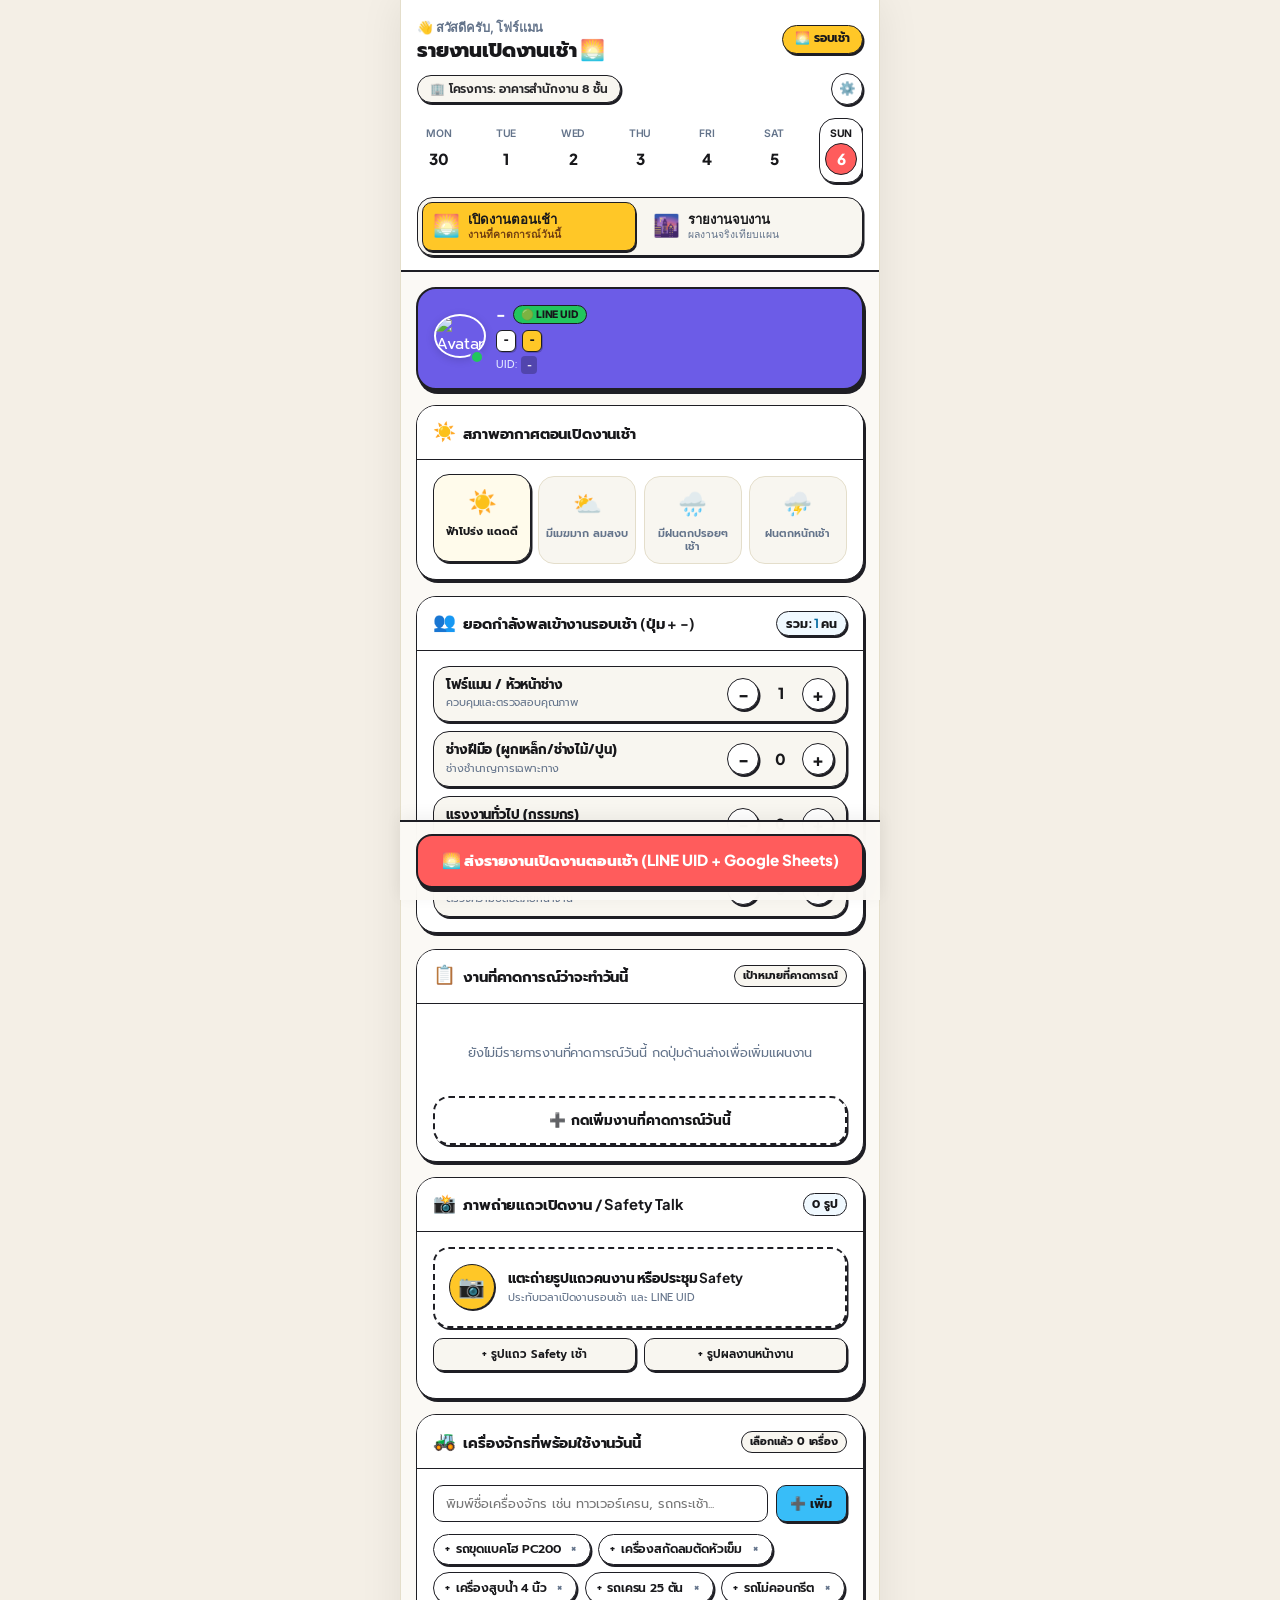
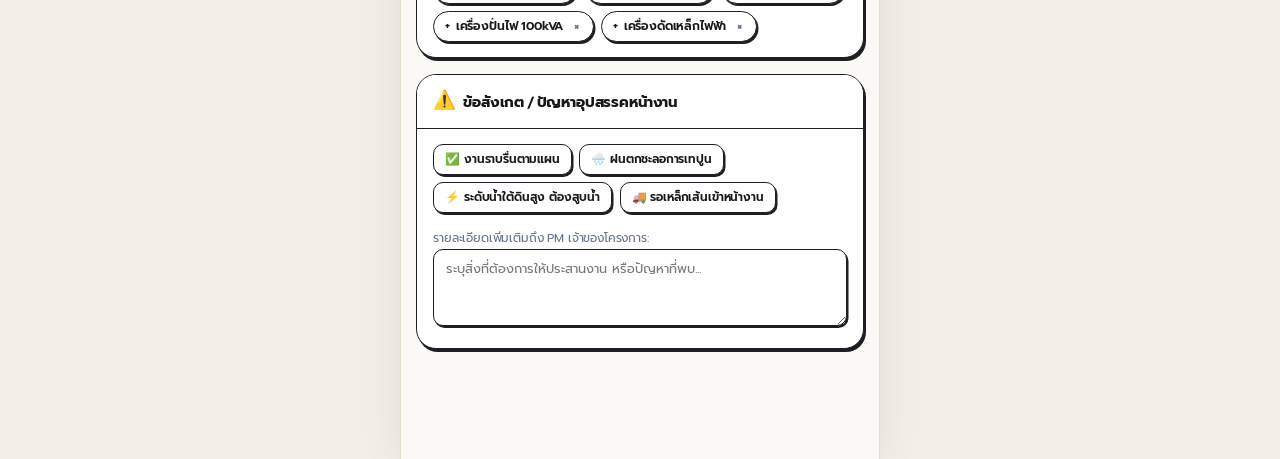
==== index.html @ 3edc21b5 "feat: complete UI redesign inspired by Capi Creative playful neo-brutalist theme" ====
<!DOCTYPE html>
<html lang="th">
<head>
  <meta charset="UTF-8">
  <meta name="viewport" content="width=device-width, initial-scale=1.0, maximum-scale=1.0, user-scalable=no">
  <title>ระบบรายงานประจำวันหน้างาน (Foreman Site) | เปิดงานเช้า & รายงานจบงาน</title>
  <meta name="description" content="ระบบรายงานประจำวันหน้างานก่อสร้างสำหรับโฟร์แมน 2 จังหวะ: เปิดงานตอนเช้า (งานที่คาดการณ์) และรายงานจบงานตอนเย็น เชื่อมต่อ LINE LIFF และ GAS">
  
  <!-- Fonts -->
  <link rel="preconnect" href="https://fonts.googleapis.com">
  <link rel="preconnect" href="https://fonts.gstatic.com" crossorigin>
  <link href="https://fonts.googleapis.com/css2?family=Plus+Jakarta+Sans:wght@500;600;700;800&family=Inter:wght@400;500;600;700&family=Prompt:wght@300;400;500;600;700&display=swap" rel="stylesheet">
  
  <!-- LINE LIFF SDK (v2) -->
  <script charset="utf-8" src="https://static.line-scdn.net/liff/edge/2/sdk.js"></script>
  
  <!-- CSS Stylesheet -->
  <link rel="stylesheet" href="css/style.css">
</head>
<body>

  <!-- Toast Notification Container -->
  <div id="toast-container" class="toast-container"></div>

  <!-- Mobile App Wrapper -->
  <div class="mobile-container">
    
    <!-- Top Bar -->
    <header class="app-header">
      <div class="header-top">
        <div class="brand-greeting">
          <span class="greeting-sub" id="greeting-sub">👋 สวัสดีครับ,</span>
          <h1 id="greeting-title">รายงานหน้างานวันนี้</h1>
        </div>
        <div class="header-badge" id="shift-badge-top">🌅 รอบเช้า</div>
      </div>
      
      <div class="header-subinfo">
        <div class="project-pill">🏢 โครงการ: อาคารสำนักงาน 8 ชั้น</div>
        <button type="button" class="gas-config-trigger" id="btn-open-gas-modal" title="ตั้งค่าเชื่อมต่อ Google Apps Script (GAS)">
          <span>⚙️</span>
        </button>
      </div>

      <!-- Horizontal Calendar Date Strip (Inspired by reference design) -->
      <div class="date-strip-wrapper">
        <div class="date-strip" id="horizontal-date-strip">
          <!-- Dynamically injected by JS -->
        </div>
      </div>

      <!-- Hidden standard date display for backwards compatibility with js -->
      <div style="display: none;">
        <strong id="display-report-date">18 ก.ย. 2026</strong>
      </div>

      <!-- SHIFT MODE SWITCHER (แท็บสลับรอบเช้า vs รอบจบงาน) -->
      <div class="shift-switcher-container">
        <button type="button" class="shift-tab active" id="tab-morning-shift" data-shift="morning">
          <span class="shift-emoji">🌅</span>
          <div class="shift-text">
            <strong>เปิดงานตอนเช้า</strong>
            <span>งานที่คาดการณ์วันนี้</span>
          </div>
        </button>
        <button type="button" class="shift-tab" id="tab-evening-shift" data-shift="evening">
          <span class="shift-emoji">🌆</span>
          <div class="shift-text">
            <strong>รายงานจบงาน</strong>
            <span>ผลงานจริงเทียบแผน</span>
          </div>
        </button>
      </div>
    </header>

    <!-- Main Content Body -->
    <main class="app-main">

      <!-- 1. LINE Profile & UID Binding Card -->
      <section class="card line-card">
        <div class="card-inner">
          <div class="line-user-profile">
            <div class="avatar-wrap">
              <img id="line-avatar" src="https://images.unsplash.com/photo-1535713875002-d1d0cf377fde?w=120&auto=format&fit=crop&q=80" alt="Avatar" class="line-avatar-img">
              <span id="line-status-dot" class="status-dot online"></span>
            </div>
            <div class="line-info-meta">
              <div class="line-name-row">
                <strong id="line-display-name">-</strong>
                <span id="line-mode-badge" class="line-badge">🟢 LINE UID</span>
              </div>
              <div class="line-role-row" id="line-role-row">
                <span class="user-role-badge" id="line-role-text">-</span>
                <span class="user-company-badge" id="line-company-text">-</span>
              </div>
              <div class="line-uid-row">
                <span>UID:</span>
                <code id="line-uid-text">-</code>
              </div>
            </div>
          </div>
        </div>
      </section>



      <!-- Notification Banner for Evening mode showing morning plan status -->
      <div class="morning-plan-banner" id="morning-plan-banner" style="display: none;">
        <span class="banner-icon">💡</span>
        <div class="banner-content">
          <strong>ดึงรายการงานที่คาดการณ์จากรอบเช้าแล้ว</strong>
          <p>คุณสามารถประเมินผลงานจริง (%) และปริมาณงานที่ทำได้จริงเทียบกับเป้าหมาย</p>
        </div>
      </div>

      <!-- 3. Weather Condition -->
      <section class="card">
        <div class="card-header">
          <div class="card-title">
            <span class="icon">☀️</span>
            <h2 id="weather-section-title">สภาพอากาศตอนเปิดงาน</h2>
          </div>
        </div>
        <div class="card-body">
          <div class="weather-selector-grid">
            <button type="button" class="weather-btn active" data-type="sunny" data-text="☀️ ท้องฟ้าแจ่มใส แดดจัดทั้งวัน">
              <span class="w-emoji">☀️</span>
              <span class="w-label">แดดจัด ทำงานปกติ</span>
            </button>
            <button type="button" class="weather-btn" data-type="cloudy" data-text="⛅ มีเมฆมาก ลมสงบ">
              <span class="w-emoji">⛅</span>
              <span class="w-label">มีเมฆมาก ลมสงบ</span>
            </button>
            <button type="button" class="weather-btn" data-type="rain_light" data-text="🌧️ ฝนตกชั่วคราว (หยุดงาน 1 ชม.)">
              <span class="w-emoji">🌧️</span>
              <span class="w-label">ฝนตกหยุดชั่วคราว</span>
            </button>
            <button type="button" class="weather-btn" data-type="rain_heavy" data-text="⛈️ ฝนตกหนัก น้ำท่วมขังหลุมงาน">
              <span class="w-emoji">⛈️</span>
              <span class="w-label">ฝนตกหนัก น้ำท่วม</span>
            </button>
          </div>

          <!-- Rain delay hours stepper -->
          <div class="rain-hours-box" id="rain-hours-box">
            <span class="rain-label" id="rain-hours-label">เวลาที่หยุดงานจากฝนตก:</span>
            <div class="stepper-wrap">
              <button type="button" class="btn-step" id="btn-rain-minus">-</button>
              <span class="step-value" id="rain-hours-val">0 ชม.</span>
              <button type="button" class="btn-step" id="btn-rain-plus">+</button>
            </div>
          </div>
        </div>
      </section>

      <!-- 4. Workforce Counts (+ / - Steppers) -->
      <section class="card">
        <div class="card-header">
          <div class="card-title">
            <span class="icon">👥</span>
            <h2 id="workforce-section-title">ยอดกำลังพลเข้างานรอบเช้า (ปุ่ม + -)</h2>
          </div>
          <div class="total-workers-pill">
            รวม: <strong id="total-workers-sum">25</strong> คน
          </div>
        </div>
        <div class="card-body">
          <div class="worker-stepper-list">
            
            <!-- Foreman -->
            <div class="worker-row">
              <div class="worker-meta">
                <span class="worker-title">โฟร์แมน / หัวหน้าช่าง</span>
                <span class="worker-sub">ควบคุมและตรวจสอบคุณภาพ</span>
              </div>
              <div class="stepper-wrap">
                <button type="button" class="btn-step" data-role="foreman" data-delta="-1">-</button>
                <span class="step-value" id="count-foreman">2</span>
                <button type="button" class="btn-step" data-role="foreman" data-delta="1">+</button>
              </div>
            </div>

            <!-- Skilled Workers -->
            <div class="worker-row">
              <div class="worker-meta">
                <span class="worker-title">ช่างฝีมือ (ผูกเหล็ก/ช่างไม้/ปูน)</span>
                <span class="worker-sub">ช่างชำนาญการเฉพาะทาง</span>
              </div>
              <div class="stepper-wrap">
                <button type="button" class="btn-step" data-role="skilled_workers" data-delta="-1">-</button>
                <span class="step-value" id="count-skilled_workers">8</span>
                <button type="button" class="btn-step" data-role="skilled_workers" data-delta="1">+</button>
              </div>
            </div>

            <!-- General Labor -->
            <div class="worker-row">
              <div class="worker-meta">
                <span class="worker-title">แรงงานทั่วไป (กรรมกร)</span>
                <span class="worker-sub">งานขนย้าย ขุดดิน ผสมปูน</span>
              </div>
              <div class="stepper-wrap">
                <button type="button" class="btn-step" data-role="general_labor" data-delta="-1">-</button>
                <span class="step-value" id="count-general_labor">14</span>
                <button type="button" class="btn-step" data-role="general_labor" data-delta="1">+</button>
              </div>
            </div>

            <!-- Safety Officer -->
            <div class="worker-row">
              <div class="worker-meta">
                <span class="worker-title">จป. ความปลอดภัย</span>
                <span class="worker-sub">ตรวจความปลอดภัยหน้างาน</span>
              </div>
              <div class="stepper-wrap">
                <button type="button" class="btn-step" data-role="safety_officer" data-delta="-1">-</button>
                <span class="step-value" id="count-safety_officer">1</span>
                <button type="button" class="btn-step" data-role="safety_officer" data-delta="1">+</button>
              </div>
            </div>

          </div>
        </div>
      </section>

      <!-- 5. Dynamic Tasks List (งานที่คาดการณ์ / ผลงานจริง) -->
      <section class="card">
        <div class="card-header flex-between">
          <div class="card-title">
            <span class="icon" id="tasks-icon">📋</span>
            <h2 id="tasks-section-title">งานที่คาดการณ์ว่าจะทำวันนี้</h2>
          </div>
          <span class="badge-hint" id="tasks-badge-hint">กด + เพิ่มแผนงาน</span>
        </div>
        <div class="card-body">
          <div id="dynamic-tasks-container" class="dynamic-tasks-container">
            <!-- Dynamic task rows will be injected here -->
          </div>

          <!-- Add Task Button -->
          <button type="button" class="btn-add-task" id="btn-add-task-row">
            <span id="btn-add-task-text">➕ กดเพิ่มงานที่คาดการณ์วันนี้</span>
          </button>
        </div>
      </section>

      <!-- 6. Site Photo Upload (Phone Camera & Canvas Compression) -->
      <section class="card">
        <div class="card-header flex-between">
          <div class="card-title">
            <span class="icon">📸</span>
            <h2 id="photo-section-title">ภาพถ่ายแถวเปิดงาน / Safety Talk</h2>
          </div>
          <span class="photo-counter" id="photo-counter">1 รูป</span>
        </div>
        <div class="card-body">
          
          <!-- Camera click area -->
          <div class="camera-trigger" id="camera-trigger-btn">
            <div class="camera-circle">📷</div>
            <div class="camera-text">
              <strong id="camera-trigger-title">แตะถ่ายรูปแถวคนงาน หรือหน้างาน</strong>
              <p id="camera-trigger-desc">ระบบจะประทับวันที่ เวลา รอบกะ และ LINE UID อัตโนมัติ</p>
            </div>
          </div>
          <input type="file" id="camera-file-input" accept="image/*" capture="environment" multiple style="display: none;">

          <!-- Preset sample photos -->
          <div class="sample-photos-row">
            <button type="button" class="btn-sample" id="btn-sample-morning">+ รูปแถว Safety เช้า</button>
            <button type="button" class="btn-sample" id="btn-sample-foundation">+ รูปผลงานหน้างาน</button>
          </div>

          <!-- Photos Preview Grid -->
          <div class="photos-preview-grid" id="photos-preview-grid">
            <!-- Rendered via JS -->
          </div>
        </div>
      </section>

      <!-- 7. Machinery Used -->
      <section class="card">
        <div class="card-header flex-between">
          <div class="card-title">
            <span class="icon">🚜</span>
            <h2 id="machinery-section-title">เครื่องจักรที่พร้อมใช้งานวันนี้</h2>
          </div>
          <span class="badge-hint" id="machinery-counter-badge">เลือกแล้ว 0 เครื่อง</span>
        </div>
        <div class="card-body">
          <!-- Input row: ให้โฟร์แมนพิมพ์เพิ่มเครื่องจักรเองได้ -->
          <div class="add-item-row">
            <input type="text" id="input-new-machinery" class="form-input add-item-input" placeholder="พิมพ์ชื่อเครื่องจักร เช่น ทาวเวอร์เครน, รถกระเช้า...">
            <button type="button" id="btn-add-machinery" class="btn-add-item">
              <span>➕ เพิ่ม</span>
            </button>
          </div>

          <div class="chips-grid" id="machinery-chips-grid" style="margin-top: 0.75rem;">
            <!-- Rendered via JS -->
          </div>
        </div>
      </section>

      <!-- 8. Issues & Notes (Evening emphasis) -->
      <section class="card" id="issues-card-section">
        <div class="card-header">
          <div class="card-title">
            <span class="icon">⚠️</span>
            <h2 id="issues-section-title">ข้อสังเกต / ปัญหาอุปสรรคหน้างาน</h2>
          </div>
        </div>
        <div class="card-body">
          <div class="quick-tags-grid" id="issues-tags-grid">
            <!-- Quick tag buttons -->
          </div>
          <div class="form-group" style="margin-top: 0.75rem;">
            <label for="custom-issue-text" id="custom-issue-label" style="font-size: 0.75rem; color: var(--text-muted);">รายละเอียดเพิ่มเติมถึง PM เจ้าของโครงการ:</label>
            <textarea id="custom-issue-text" class="form-textarea" placeholder="ระบุสิ่งที่ต้องการให้ประสานงาน หรือปัญหาที่พบ..." rows="3"></textarea>
          </div>
        </div>
      </section>

    </main>

    <!-- Bottom Action Bar (Fixed) -->
    <div class="bottom-action-bar">
      <button type="button" class="btn-submit-report morning" id="btn-submit-daily-report">
        <span id="btn-submit-text">🌅 ส่งรายงานเปิดงานตอนเช้า (LINE UID + Google Sheets)</span>
      </button>
    </div>

  </div>



  <!-- Modal 2: Google Apps Script URL Configuration -->
  <div class="modal-backdrop" id="modal-gas-config">
    <div class="modal-card">
      <div class="modal-header">
        <div class="modal-title">
          <span>📊</span>
          <h3>ตั้งค่าเชื่อมต่อ Google Apps Script (GAS)</h3>
        </div>
        <button type="button" class="modal-close-btn" id="btn-close-gas-modal">&times;</button>
      </div>
      <div class="modal-body">
        <div class="info-alert">
          <p>เมื่อนำไฟล์ <code>gas/Code.gs</code> ไป Deploy เป็น Web App ใน Google Sheets แล้ว ให้นำ URL ที่ได้มาวางที่นี่</p>
        </div>

        <div class="form-group">
          <label class="form-label" for="input-gas-url">GAS Web App URL:</label>
          <input type="url" id="input-gas-url" class="form-input" placeholder="https://script.google.com/macros/s/AKfycbx.../exec">
        </div>

        <div style="display: flex; gap: 0.5rem; margin-top: 0.75rem;">
          <button type="button" class="btn-outline-sm" id="btn-test-gas-connection" style="flex: 1;">
            ⚡ ทดสอบการเชื่อมต่อ (Ping)
          </button>
        </div>
        <div id="gas-test-result" style="margin-top: 0.5rem; font-size: 0.78rem; display: none;"></div>
      </div>
      <div class="modal-footer">
        <button type="button" class="btn-cancel" id="btn-cancel-gas-modal">ยกเลิก</button>
        <button type="button" class="btn-primary" id="btn-save-gas-config">บันทึก URL</button>
      </div>
    </div>
  </div>

  <!-- JavaScript Application Modules -->
  <script type="module" src="js/gas_service.js"></script>
  <script type="module" src="js/app.js"></script>
</body>
</html>
---- css/style.css ----
/* ==========================================================================
   Projectmanager_site - Modern Playful Neo-Brutalist Mobile UI
   Inspired by Capi Creative Modern Task App Design
   ========================================================================== */

:root {
  --font-heading: 'Plus Jakarta Sans', 'Prompt', -apple-system, BlinkMacSystemFont, sans-serif;
  --font-thai: 'Prompt', -apple-system, BlinkMacSystemFont, 'Segoe UI', Roboto, sans-serif;
  --font-en: 'Inter', -apple-system, BlinkMacSystemFont, sans-serif;
  
  /* Color Palette (Warm, vibrant, modern neo-brutalist) */
  --bg-page: #fbf9f5;        /* Warm paper cream canvas */
  --bg-canvas: #f4efe6;      /* Outer body backdrop */
  --bg-card: #ffffff;        /* Pure crisp white card */
  --bg-card-subtle: #f8f6f0; /* Subtle warm card background */
  --bg-input: #ffffff;
  
  /* Dark Crisp Strokes & Borders */
  --border-dark: #1e1e24;    /* Bold, clean outline from reference design */
  --border-subtle: #e4decb;  /* Soft divider border */
  --border-dashed: #d5cdb8;
  
  /* Vibrant Accent Palette */
  --accent-coral: #ff5c5c;       /* Main CTA Coral Red / Salmon */
  --accent-coral-hover: #f04848;
  --accent-coral-light: #fff0f0;
  
  --accent-yellow: #ffc727;      /* Sunshine Yellow Highlight */
  --accent-yellow-light: #fffbeb;
  
  --accent-violet: #6c5ce7;      /* Playful Violet Hero Card */
  --accent-violet-hover: #5b4be0;
  --accent-violet-light: #f4f1ff;
  
  --accent-mint: #22c55e;        /* Mint Fresh Green (Active/Success) */
  --accent-mint-light: #f0fdf4;
  
  --accent-sky: #38bdf8;         /* Sky Blue */
  --accent-sky-light: #f0f9ff;
  
  --accent-orange: #f97316;
  
  /* Typography Colors */
  --text-heading: #18181b;       /* Dark charcoal for crisp contrast */
  --text-main: #27272a;
  --text-muted: #64748b;
  --text-dim: #94a3b8;
  
  /* Radii */
  --radius-xs: 6px;
  --radius-sm: 10px;
  --radius-md: 16px;
  --radius-lg: 20px;
  --radius-xl: 24px;
  --radius-full: 9999px;
  
  /* Shadows */
  --shadow-card: 0 4px 16px rgba(30, 30, 36, 0.05), 0 1px 3px rgba(30, 30, 36, 0.07);
  --shadow-neo: 2px 3px 0px #1e1e24;
  --shadow-neo-sm: 1.5px 2px 0px #1e1e24;
  --shadow-coral: 0 8px 24px rgba(255, 92, 92, 0.35);
  --shadow-violet: 0 8px 24px rgba(108, 92, 231, 0.3);
}

/* Reset & Base Setup */
* {
  box-sizing: border-box;
  margin: 0;
  padding: 0;
  -webkit-tap-highlight-color: transparent;
}

body {
  font-family: var(--font-thai);
  background-color: var(--bg-canvas);
  color: var(--text-main);
  line-height: 1.5;
  min-height: 100vh;
  display: flex;
  justify-content: center;
  overflow-x: hidden;
  letter-spacing: -0.01em;
}

/* Mobile App Viewport Shell */
.mobile-container {
  width: 100%;
  max-width: 480px;
  min-height: 100vh;
  background-color: var(--bg-page);
  display: flex;
  flex-direction: column;
  position: relative;
  box-shadow: 0 0 40px rgba(0, 0, 0, 0.08);
  padding-bottom: 95px; /* Space for sticky bottom action button */
  border-left: 1.5px solid var(--border-subtle);
  border-right: 1.5px solid var(--border-subtle);
}

/* ==========================================================================
   Header: Modern Greeting, Date Strip & Shift Switcher
   ========================================================================== */
.app-header {
  background: #ffffff;
  border-bottom: 2px solid var(--border-dark);
  padding: 1.1rem 1rem 0.9rem;
  position: sticky;
  top: 0;
  z-index: 50;
  display: flex;
  flex-direction: column;
  gap: 0.75rem;
}

.header-top {
  display: flex;
  align-items: center;
  justify-content: space-between;
}

.brand-greeting {
  display: flex;
  flex-direction: column;
}

.greeting-sub {
  font-family: var(--font-en);
  font-size: 0.8rem;
  font-weight: 600;
  color: var(--text-muted);
  display: flex;
  align-items: center;
  gap: 0.35rem;
}

.brand-greeting h1 {
  font-family: var(--font-heading);
  font-size: 1.25rem;
  font-weight: 800;
  color: var(--text-heading);
  line-height: 1.2;
}

.header-badge {
  font-family: var(--font-thai);
  font-size: 0.74rem;
  font-weight: 700;
  padding: 0.3rem 0.75rem;
  border-radius: var(--radius-full);
  border: 1.5px solid var(--border-dark);
  background: var(--accent-yellow);
  color: var(--text-heading);
  box-shadow: var(--shadow-neo-sm);
  white-space: nowrap;
}

.header-badge.evening {
  background: var(--accent-violet);
  color: #ffffff;
}

.header-subinfo {
  display: flex;
  align-items: center;
  justify-content: space-between;
  gap: 0.5rem;
}

.project-pill {
  font-size: 0.75rem;
  font-weight: 600;
  color: var(--text-main);
  background: var(--bg-card-subtle);
  border: 1.5px solid var(--border-dark);
  border-radius: var(--radius-full);
  padding: 0.25rem 0.75rem;
  display: inline-flex;
  align-items: center;
  gap: 0.35rem;
  box-shadow: var(--shadow-neo-sm);
  white-space: nowrap;
  overflow: hidden;
  text-overflow: ellipsis;
}

.gas-config-trigger {
  background: #ffffff;
  border: 1.5px solid var(--border-dark);
  border-radius: var(--radius-full);
  width: 32px;
  height: 32px;
  display: flex;
  align-items: center;
  justify-content: center;
  cursor: pointer;
  box-shadow: var(--shadow-neo-sm);
  transition: transform 0.15s;
  flex-shrink: 0;
}

.gas-config-trigger:active {
  transform: translate(1px, 1px);
}

/* Horizontal Calendar Date Strip (Inspired by reference design) */
.date-strip-wrapper {
  margin-top: 0.1rem;
  overflow-x: auto;
  scrollbar-width: none;
  -webkit-overflow-scrolling: touch;
  padding-bottom: 2px;
}

.date-strip-wrapper::-webkit-scrollbar {
  display: none;
}

.date-strip {
  display: flex;
  gap: 0.45rem;
  justify-content: space-between;
}

.date-item {
  display: flex;
  flex-direction: column;
  align-items: center;
  justify-content: center;
  min-width: 44px;
  padding: 0.4rem 0.3rem;
  border-radius: var(--radius-md);
  border: 1.5px solid transparent;
  cursor: pointer;
  user-select: none;
  transition: all 0.2s cubic-bezier(0.16, 1, 0.3, 1);
}

.date-item .day-name {
  font-family: var(--font-en);
  font-size: 0.65rem;
  font-weight: 600;
  color: var(--text-muted);
  text-transform: uppercase;
  margin-bottom: 2px;
}

.date-item .day-number {
  font-family: var(--font-heading);
  font-size: 0.95rem;
  font-weight: 800;
  color: var(--text-heading);
  width: 32px;
  height: 32px;
  border-radius: 50%;
  display: flex;
  align-items: center;
  justify-content: center;
}

/* Active Date Pill (Matches the Coral Red circle in reference) */
.date-item.active {
  background: #ffffff;
  border: 1.5px solid var(--border-dark);
  box-shadow: var(--shadow-neo-sm);
}

.date-item.active .day-name {
  color: var(--text-heading);
  font-weight: 700;
}

.date-item.active .day-number {
  background: var(--accent-coral);
  color: #ffffff;
  border: 1.5px solid var(--border-dark);
}

/* SHIFT MODE SWITCHER (Segmented Pill) */
.shift-switcher-container {
  display: grid;
  grid-template-columns: 1fr 1fr;
  gap: 0.45rem;
  background: var(--bg-card-subtle);
  padding: 4px;
  border-radius: var(--radius-md);
  border: 1.5px solid var(--border-dark);
  box-shadow: var(--shadow-neo-sm);
}

.shift-tab {
  background: transparent;
  border: none;
  border-radius: var(--radius-sm);
  padding: 0.55rem 0.6rem;
  display: flex;
  align-items: center;
  gap: 0.5rem;
  cursor: pointer;
  text-align: left;
  transition: all 0.2s cubic-bezier(0.16, 1, 0.3, 1);
  color: var(--text-muted);
}

.shift-tab .shift-emoji {
  font-size: 1.35rem;
  flex-shrink: 0;
}

.shift-tab .shift-text {
  display: flex;
  flex-direction: column;
  line-height: 1.25;
}

.shift-tab .shift-text strong {
  font-size: 0.82rem;
  color: var(--text-heading);
}

.shift-tab .shift-text span {
  font-size: 0.65rem;
  color: var(--text-muted);
}

/* Active Shift Tabs */
.shift-tab[data-shift="morning"].active {
  background: var(--accent-yellow);
  border: 1.5px solid var(--border-dark);
  box-shadow: 1px 2px 0px #1e1e24;
}

.shift-tab[data-shift="morning"].active .shift-text strong {
  color: var(--text-heading);
  font-weight: 800;
}

.shift-tab[data-shift="morning"].active .shift-text span {
  color: #713f12;
  font-weight: 600;
}

.shift-tab[data-shift="evening"].active {
  background: var(--accent-violet);
  border: 1.5px solid var(--border-dark);
  box-shadow: 1px 2px 0px #1e1e24;
}

.shift-tab[data-shift="evening"].active .shift-text strong {
  color: #ffffff;
  font-weight: 800;
}

.shift-tab[data-shift="evening"].active .shift-text span {
  color: #ddd6fe;
  font-weight: 500;
}

/* ==========================================================================
   Main Content & Cards
   ========================================================================== */
.app-main {
  padding: 0.95rem;
  display: flex;
  flex-direction: column;
  gap: 0.95rem;
}

/* Card Base (Neo-Brutalist Playful) */
.card {
  background: var(--bg-card);
  border: 1.5px solid var(--border-dark);
  border-radius: var(--radius-lg);
  box-shadow: var(--shadow-neo);
  overflow: hidden;
  transition: transform 0.15s ease;
}

.card-header {
  padding: 0.8rem 1rem;
  border-bottom: 1.5px solid var(--border-dark);
  background: #ffffff;
  display: flex;
  align-items: center;
  justify-content: space-between;
}

.card-title {
  display: flex;
  align-items: center;
  gap: 0.45rem;
}

.card-title .icon {
  font-size: 1.15rem;
}

.card-title h2 {
  font-family: var(--font-heading);
  font-size: 0.92rem;
  font-weight: 700;
  color: var(--text-heading);
}

.card-body {
  padding: 0.95rem 1rem;
}

.flex-between {
  display: flex;
  justify-content: space-between;
  align-items: center;
}

.badge-hint {
  font-size: 0.68rem;
  font-weight: 700;
  color: var(--text-heading);
  background: var(--bg-card-subtle);
  border: 1.5px solid var(--border-dark);
  padding: 2px 8px;
  border-radius: var(--radius-full);
}

/* ==========================================================================
   1. LINE Profile Hero Card (Inspired by Violet Card in Reference)
   ========================================================================== */
.line-card {
  background: var(--accent-violet);
  border: 2px solid var(--border-dark);
  box-shadow: 2px 4px 0px #1e1e24;
  color: #ffffff;
}

.line-card .card-inner {
  padding: 0.85rem 1rem;
  display: flex;
  align-items: center;
  justify-content: space-between;
  gap: 0.75rem;
}

.line-user-profile {
  display: flex;
  align-items: center;
  gap: 0.75rem;
  min-width: 0;
  flex: 1;
}

.avatar-wrap {
  position: relative;
  width: 50px;
  height: 50px;
  flex-shrink: 0;
}

.line-avatar-img {
  width: 100%;
  height: 100%;
  border-radius: 50%;
  object-fit: cover;
  border: 2px solid #ffffff;
  box-shadow: 0 2px 8px rgba(0, 0, 0, 0.15);
}

.status-dot {
  position: absolute;
  bottom: 0;
  right: 0;
  width: 14px;
  height: 14px;
  border-radius: 50%;
  border: 2px solid var(--accent-violet);
  background: var(--accent-mint);
}

.status-dot.online {
  background: var(--accent-mint);
}

.line-info-meta {
  min-width: 0;
  flex: 1;
}

.line-name-row {
  display: flex;
  align-items: center;
  gap: 0.45rem;
  flex-wrap: wrap;
}

.line-name-row strong {
  font-family: var(--font-heading);
  font-size: 0.95rem;
  font-weight: 800;
  color: #ffffff;
  white-space: nowrap;
  overflow: hidden;
  text-overflow: ellipsis;
  max-width: 240px;
}

.line-badge {
  font-family: var(--font-en);
  font-size: 0.65rem;
  font-weight: 800;
  color: var(--text-heading);
  background: var(--accent-mint);
  border: 1px solid var(--border-dark);
  padding: 1px 7px;
  border-radius: var(--radius-full);
}

.line-role-row {
  display: flex;
  align-items: center;
  gap: 0.4rem;
  margin-top: 4px;
  flex-wrap: wrap;
}

.user-role-badge {
  font-size: 0.68rem;
  font-weight: 700;
  color: var(--text-heading);
  background: #ffffff;
  border: 1px solid var(--border-dark);
  padding: 2px 7px;
  border-radius: var(--radius-xs);
  box-shadow: 1px 1px 0px rgba(0,0,0,0.2);
}

.user-company-badge {
  font-size: 0.68rem;
  font-weight: 700;
  color: var(--text-heading);
  background: var(--accent-yellow);
  border: 1px solid var(--border-dark);
  padding: 2px 7px;
  border-radius: var(--radius-xs);
  box-shadow: 1px 1px 0px rgba(0,0,0,0.2);
  max-width: 200px;
  overflow: hidden;
  text-overflow: ellipsis;
  white-space: nowrap;
}

.line-uid-row {
  font-size: 0.68rem;
  color: #e0e7ff;
  display: flex;
  align-items: center;
  gap: 4px;
  margin-top: 4px;
}

.line-uid-row code {
  font-family: var(--font-en);
  color: #ffffff;
  background: rgba(0, 0, 0, 0.25);
  padding: 1px 6px;
  border-radius: 4px;
  max-width: 220px;
  overflow: hidden;
  text-overflow: ellipsis;
  white-space: nowrap;
  font-weight: 600;
}

/* Morning Plan Loaded Banner */
.morning-plan-banner {
  background: var(--accent-yellow-light);
  border: 1.5px solid var(--border-dark);
  border-radius: var(--radius-md);
  padding: 0.7rem 0.9rem;
  display: flex;
  align-items: center;
  gap: 0.75rem;
  box-shadow: var(--shadow-neo-sm);
  animation: fadeIn 0.3s ease-out;
}

.morning-plan-banner .banner-icon {
  font-size: 1.35rem;
  flex-shrink: 0;
}

.morning-plan-banner .banner-content strong {
  font-size: 0.82rem;
  color: var(--text-heading);
  display: block;
}

.morning-plan-banner .banner-content p {
  font-size: 0.7rem;
  color: #78350f;
  margin-top: 1px;
}

@keyframes fadeIn {
  from { opacity: 0; transform: translateY(-4px); }
  to { opacity: 1; transform: translateY(0); }
}

/* ==========================================================================
   3. Weather Condition Grid
   ========================================================================== */
.weather-selector-grid {
  display: grid;
  grid-template-columns: repeat(4, 1fr);
  gap: 0.45rem;
}

.weather-btn {
  background: var(--bg-card-subtle);
  border: 1.5px solid var(--border-subtle);
  border-radius: var(--radius-md);
  padding: 0.65rem 0.4rem;
  display: flex;
  flex-direction: column;
  align-items: center;
  gap: 0.3rem;
  cursor: pointer;
  transition: all 0.2s cubic-bezier(0.16, 1, 0.3, 1);
  font-family: var(--font-thai);
}

.weather-btn .w-emoji {
  font-size: 1.45rem;
}

.weather-btn .w-label {
  font-size: 0.68rem;
  font-weight: 600;
  color: var(--text-muted);
  text-align: center;
  line-height: 1.2;
}

.weather-btn.active {
  background: var(--accent-yellow-light);
  border: 1.5px solid var(--border-dark);
  box-shadow: var(--shadow-neo-sm);
  transform: translateY(-2px);
}

.weather-btn.active .w-label {
  color: var(--text-heading);
  font-weight: 700;
}

.rain-hours-box {
  margin-top: 0.85rem;
  padding-top: 0.85rem;
  border-top: 1.5px dashed var(--border-subtle);
  display: flex;
  justify-content: space-between;
  align-items: center;
}

.rain-label {
  font-size: 0.8rem;
  font-weight: 600;
  color: var(--text-main);
}

/* ==========================================================================
   4. Workforce Counts (+ / - Steppers)
   ========================================================================== */
.total-workers-pill {
  font-family: var(--font-heading);
  font-size: 0.78rem;
  font-weight: 700;
  color: var(--text-heading);
  background: var(--accent-sky-light);
  border: 1.5px solid var(--border-dark);
  padding: 2px 9px;
  border-radius: var(--radius-full);
  box-shadow: var(--shadow-neo-sm);
}

.total-workers-pill strong {
  color: #0369a1;
}

.worker-stepper-list {
  display: flex;
  flex-direction: column;
  gap: 0.6rem;
}

.worker-row {
  display: flex;
  align-items: center;
  justify-content: space-between;
  padding: 0.55rem 0.75rem;
  background: var(--bg-card-subtle);
  border: 1.5px solid var(--border-dark);
  border-radius: var(--radius-md);
  box-shadow: var(--shadow-neo-sm);
}

.worker-meta {
  display: flex;
  flex-direction: column;
}

.worker-title {
  font-size: 0.82rem;
  font-weight: 700;
  color: var(--text-heading);
}

.worker-sub {
  font-size: 0.68rem;
  color: var(--text-muted);
}

/* Stepper Wraps */
.stepper-wrap {
  display: flex;
  align-items: center;
  gap: 0.45rem;
}

.btn-step {
  width: 32px;
  height: 32px;
  border-radius: 50%;
  background: #ffffff;
  border: 1.5px solid var(--border-dark);
  color: var(--text-heading);
  font-family: var(--font-heading);
  font-size: 1.1rem;
  font-weight: 800;
  display: flex;
  align-items: center;
  justify-content: center;
  cursor: pointer;
  box-shadow: var(--shadow-neo-sm);
  transition: transform 0.1s, background-color 0.15s;
}

.btn-step:active {
  transform: translate(1px, 1px);
  background-color: var(--bg-card-subtle);
}

.step-value {
  font-family: var(--font-heading);
  font-size: 0.95rem;
  font-weight: 800;
  color: var(--text-heading);
  min-width: 28px;
  text-align: center;
}

/* ==========================================================================
   5. Dynamic Tasks List (Styled like Task Cards in Reference)
   ========================================================================== */
.dynamic-tasks-container {
  display: flex;
  flex-direction: column;
  gap: 0.75rem;
}

.task-item-card {
  background: #ffffff;
  border: 1.5px solid var(--border-dark);
  border-radius: var(--radius-md);
  padding: 0.85rem;
  box-shadow: var(--shadow-neo-sm);
  display: flex;
  flex-direction: column;
  gap: 0.6rem;
  position: relative;
  transition: transform 0.15s;
}

.task-card-top {
  display: flex;
  align-items: center;
  justify-content: space-between;
}

.task-order-badge {
  font-family: var(--font-heading);
  font-size: 0.68rem;
  font-weight: 800;
  color: var(--text-heading);
  background: var(--accent-yellow);
  border: 1px solid var(--border-dark);
  padding: 2px 7px;
  border-radius: var(--radius-full);
}

.btn-delete-task {
  background: var(--accent-coral-light);
  border: 1px solid var(--border-dark);
  color: var(--accent-coral);
  font-size: 0.72rem;
  font-weight: 700;
  padding: 2px 8px;
  border-radius: var(--radius-full);
  cursor: pointer;
  display: flex;
  align-items: center;
  gap: 2px;
  transition: all 0.15s;
}

.btn-delete-task:hover {
  background: var(--accent-coral);
  color: #ffffff;
}

.form-input {
  width: 100%;
  background: #ffffff;
  border: 1.5px solid var(--border-subtle);
  border-radius: var(--radius-sm);
  padding: 0.5rem 0.75rem;
  font-family: var(--font-thai);
  font-size: 0.82rem;
  color: var(--text-heading);
  outline: none;
  transition: border-color 0.2s;
}

.form-input:focus {
  border-color: var(--border-dark);
  box-shadow: 0 0 0 2px rgba(108, 92, 231, 0.15);
}

.task-metrics-grid {
  display: grid;
  grid-template-columns: 1fr 1fr;
  gap: 0.5rem;
  margin-top: 2px;
}

/* Progress Pills (25%, 50%, 75%, 100%) */
.progress-pills-row {
  display: flex;
  gap: 4px;
}

.pill-pct {
  flex: 1;
  background: var(--bg-card-subtle);
  border: 1.5px solid var(--border-subtle);
  border-radius: var(--radius-xs);
  padding: 4px 2px;
  font-family: var(--font-en);
  font-size: 0.68rem;
  font-weight: 700;
  color: var(--text-muted);
  cursor: pointer;
  text-align: center;
  transition: all 0.15s;
}

.pill-pct.active {
  background: var(--accent-mint);
  border-color: var(--border-dark);
  color: var(--text-heading);
  box-shadow: 1px 1px 0px #1e1e24;
}

.pill-pct.morning.active {
  background: var(--accent-yellow);
  border-color: var(--border-dark);
  color: var(--text-heading);
  box-shadow: 1px 1px 0px #1e1e24;
}

.btn-add-task {
  margin-top: 0.65rem;
  width: 100%;
  background: #ffffff;
  border: 2px dashed var(--border-dark);
  color: var(--text-heading);
  font-family: var(--font-thai);
  font-size: 0.85rem;
  font-weight: 700;
  padding: 0.75rem;
  border-radius: var(--radius-md);
  cursor: pointer;
  display: flex;
  align-items: center;
  justify-content: center;
  gap: 0.45rem;
  box-shadow: var(--shadow-neo-sm);
  transition: all 0.15s;
}

.btn-add-task:hover {
  background: var(--bg-card-subtle);
  transform: translateY(-1px);
}

.btn-add-task:active {
  transform: translate(1px, 1px);
}

/* ==========================================================================
   6. Photos & Camera
   ========================================================================== */
.photo-counter {
  font-size: 0.74rem;
  font-weight: 700;
  color: var(--text-heading);
  background: var(--accent-sky-light);
  border: 1px solid var(--border-dark);
  padding: 2px 8px;
  border-radius: var(--radius-full);
}

.camera-trigger {
  background: #ffffff;
  border: 2px dashed var(--border-dark);
  border-radius: var(--radius-md);
  padding: 0.95rem 0.85rem;
  display: flex;
  align-items: center;
  gap: 0.85rem;
  cursor: pointer;
  box-shadow: var(--shadow-neo-sm);
  transition: all 0.15s;
}

.camera-trigger:active {
  transform: translate(1px, 1px);
}

.camera-circle {
  width: 46px;
  height: 46px;
  border-radius: 50%;
  background: var(--accent-yellow);
  border: 1.5px solid var(--border-dark);
  color: var(--text-heading);
  display: flex;
  align-items: center;
  justify-content: center;
  font-size: 1.35rem;
  flex-shrink: 0;
  box-shadow: 1px 1px 0px #1e1e24;
}

.camera-text strong {
  font-family: var(--font-heading);
  font-size: 0.85rem;
  font-weight: 700;
  color: var(--text-heading);
  display: block;
}

.camera-text p {
  font-size: 0.68rem;
  color: var(--text-muted);
  margin-top: 2px;
}

.sample-photos-row {
  display: flex;
  gap: 0.45rem;
  margin-top: 0.65rem;
}

.btn-sample {
  flex: 1;
  background: var(--bg-card-subtle);
  border: 1.5px solid var(--border-dark);
  color: var(--text-heading);
  font-family: var(--font-thai);
  font-size: 0.72rem;
  font-weight: 600;
  padding: 0.4rem 0.5rem;
  border-radius: var(--radius-sm);
  cursor: pointer;
  box-shadow: var(--shadow-neo-sm);
  transition: all 0.15s;
}

.btn-sample:active {
  transform: translate(1px, 1px);
}

.photos-preview-grid {
  display: grid;
  grid-template-columns: repeat(2, 1fr);
  gap: 0.5rem;
  margin-top: 0.75rem;
}

.photo-card {
  position: relative;
  aspect-ratio: 4/3;
  border-radius: var(--radius-md);
  border: 1.5px solid var(--border-dark);
  box-shadow: var(--shadow-neo-sm);
  overflow: hidden;
  background: #000;
}

.photo-card img {
  width: 100%;
  height: 100%;
  object-fit: cover;
  display: block;
}

.photo-stamp {
  position: absolute;
  bottom: 0;
  left: 0;
  right: 0;
  background: rgba(0, 0, 0, 0.75);
  backdrop-filter: blur(4px);
  color: #fff;
  font-family: var(--font-en);
  font-size: 0.62rem;
  padding: 3px 6px;
  white-space: nowrap;
  overflow: hidden;
  text-overflow: ellipsis;
}

.btn-remove-photo {
  position: absolute;
  top: 6px;
  right: 6px;
  width: 24px;
  height: 24px;
  border-radius: 50%;
  background: var(--accent-coral);
  color: #fff;
  border: 1.5px solid var(--border-dark);
  font-size: 0.95rem;
  font-weight: 800;
  display: flex;
  align-items: center;
  justify-content: center;
  cursor: pointer;
  box-shadow: 1px 1px 0px #1e1e24;
}

/* ==========================================================================
   7. Machinery Chips & Add Item Row
   ========================================================================== */
.add-item-row {
  display: flex;
  gap: 0.45rem;
  align-items: center;
}

.add-item-input {
  flex: 1;
  font-size: 0.8rem;
  padding: 0.5rem 0.75rem;
  border-radius: var(--radius-sm);
  background: #ffffff;
  border: 1.5px solid var(--border-dark);
  color: var(--text-heading);
  outline: none;
  font-family: var(--font-thai);
}

.btn-add-item {
  background: var(--accent-sky);
  border: 1.5px solid var(--border-dark);
  color: var(--text-heading);
  font-family: var(--font-thai);
  font-size: 0.8rem;
  font-weight: 700;
  padding: 0.5rem 0.85rem;
  border-radius: var(--radius-sm);
  cursor: pointer;
  white-space: nowrap;
  box-shadow: var(--shadow-neo-sm);
  display: flex;
  align-items: center;
  gap: 0.25rem;
  transition: transform 0.15s;
}

.btn-add-item:active {
  transform: translate(1px, 1px);
}

.chips-grid {
  display: flex;
  flex-wrap: wrap;
  gap: 0.45rem;
}

.chip-item {
  background: #ffffff;
  border: 1.5px solid var(--border-dark);
  color: var(--text-heading);
  font-size: 0.76rem;
  font-weight: 600;
  padding: 0.35rem 0.7rem;
  border-radius: var(--radius-full);
  cursor: pointer;
  user-select: none;
  box-shadow: 1.5px 2px 0px #1e1e24;
  display: inline-flex;
  align-items: center;
  gap: 0.35rem;
  transition: all 0.15s;
}

.chip-item.active {
  background: var(--accent-yellow);
  color: var(--text-heading);
  font-weight: 700;
}

.chip-remove-btn {
  font-size: 0.85rem;
  line-height: 1;
  color: var(--text-muted);
  margin-left: 2px;
  padding: 0 3px;
  border-radius: 50%;
  transition: all 0.15s;
}

.chip-remove-btn:hover {
  color: var(--accent-coral);
  background: var(--accent-coral-light);
}

/* ==========================================================================
   8. Quick Issue Tags & Textarea
   ========================================================================== */
.quick-tags-grid {
  display: flex;
  flex-wrap: wrap;
  gap: 0.45rem;
}

.tag-btn {
  background: #ffffff;
  border: 1.5px solid var(--border-dark);
  color: var(--text-heading);
  font-size: 0.74rem;
  font-weight: 600;
  padding: 0.35rem 0.7rem;
  border-radius: var(--radius-sm);
  cursor: pointer;
  box-shadow: 1.5px 2px 0px #1e1e24;
  transition: all 0.15s;
}

.tag-btn.active {
  background: var(--accent-coral-light);
  border-color: var(--border-dark);
  color: var(--accent-coral);
  font-weight: 700;
}

.form-textarea {
  width: 100%;
  background: #ffffff;
  border: 1.5px solid var(--border-dark);
  border-radius: var(--radius-sm);
  padding: 0.55rem 0.75rem;
  font-family: var(--font-thai);
  font-size: 0.8rem;
  color: var(--text-heading);
  outline: none;
  resize: vertical;
  box-shadow: var(--shadow-neo-sm);
}

/* ==========================================================================
   Fixed Bottom Action Bar (Standout Coral CTA from reference)
   ========================================================================== */
.bottom-action-bar {
  position: fixed;
  bottom: 0;
  left: 50%;
  transform: translateX(-50%);
  width: 100%;
  max-width: 480px;
  background: rgba(251, 249, 245, 0.95);
  backdrop-filter: blur(12px);
  border-top: 2px solid var(--border-dark);
  padding: 0.75rem 1rem;
  z-index: 100;
  box-shadow: 0 -4px 16px rgba(0, 0, 0, 0.06);
}

.btn-submit-report {
  width: 100%;
  background: var(--accent-coral);
  border: 2px solid var(--border-dark);
  color: #ffffff;
  font-family: var(--font-heading);
  font-size: 0.95rem;
  font-weight: 800;
  padding: 0.85rem;
  border-radius: var(--radius-md);
  cursor: pointer;
  display: flex;
  align-items: center;
  justify-content: center;
  gap: 0.5rem;
  box-shadow: 2px 4px 0px #1e1e24;
  transition: transform 0.15s, filter 0.15s;
}

.btn-submit-report:hover {
  filter: brightness(1.05);
}

.btn-submit-report:active {
  transform: translate(2px, 2px);
  box-shadow: 0px 1px 0px #1e1e24;
}

.btn-submit-report.evening {
  background: var(--accent-violet);
}

/* ==========================================================================
   Modal Dialogs
   ========================================================================== */
.modal-backdrop {
  position: fixed;
  inset: 0;
  background: rgba(24, 24, 27, 0.5);
  backdrop-filter: blur(4px);
  z-index: 200;
  display: flex;
  align-items: center;
  justify-content: center;
  padding: 1rem;
  opacity: 0;
  pointer-events: none;
  transition: opacity 0.2s;
}

.modal-backdrop.active {
  opacity: 1;
  pointer-events: auto;
}

.modal-card {
  width: 100%;
  max-width: 420px;
  background: #ffffff;
  border: 2px solid var(--border-dark);
  border-radius: var(--radius-xl);
  box-shadow: 4px 6px 0px #1e1e24;
  overflow: hidden;
  animation: modalPop 0.25s cubic-bezier(0.16, 1, 0.3, 1);
}

@keyframes modalPop {
  from { transform: scale(0.92) translateY(10px); opacity: 0; }
  to { transform: scale(1) translateY(0); opacity: 1; }
}

.modal-header {
  padding: 0.9rem 1.1rem;
  border-bottom: 2px solid var(--border-dark);
  background: var(--bg-card-subtle);
  display: flex;
  align-items: center;
  justify-content: space-between;
}

.modal-title {
  display: flex;
  align-items: center;
  gap: 0.45rem;
}

.modal-title h3 {
  font-family: var(--font-heading);
  font-size: 0.95rem;
  font-weight: 700;
  color: var(--text-heading);
}

.modal-close-btn {
  background: transparent;
  border: none;
  font-size: 1.4rem;
  line-height: 1;
  color: var(--text-muted);
  cursor: pointer;
}

.modal-body {
  padding: 1.1rem;
  display: flex;
  flex-direction: column;
  gap: 0.75rem;
}

.modal-footer {
  padding: 0.85rem 1.1rem;
  border-top: 1.5px solid var(--border-subtle);
  background: var(--bg-card-subtle);
  display: flex;
  gap: 0.5rem;
  justify-content: flex-end;
}

.btn-cancel {
  background: #ffffff;
  border: 1.5px solid var(--border-dark);
  color: var(--text-heading);
  font-family: var(--font-thai);
  font-size: 0.8rem;
  font-weight: 700;
  padding: 0.5rem 0.9rem;
  border-radius: var(--radius-sm);
  cursor: pointer;
  box-shadow: var(--shadow-neo-sm);
}

.btn-primary {
  background: var(--accent-coral);
  border: 1.5px solid var(--border-dark);
  color: #ffffff;
  font-family: var(--font-thai);
  font-size: 0.8rem;
  font-weight: 700;
  padding: 0.5rem 1.1rem;
  border-radius: var(--radius-sm);
  cursor: pointer;
  box-shadow: var(--shadow-neo-sm);
}

.btn-outline-sm {
  background: #ffffff;
  border: 1.5px solid var(--border-dark);
  color: var(--text-heading);
  font-family: var(--font-thai);
  font-size: 0.75rem;
  font-weight: 700;
  padding: 0.45rem 0.75rem;
  border-radius: var(--radius-sm);
  cursor: pointer;
  box-shadow: var(--shadow-neo-sm);
}

.info-alert {
  background: var(--accent-sky-light);
  border: 1.5px solid var(--border-dark);
  border-radius: var(--radius-sm);
  padding: 0.65rem 0.8rem;
  font-size: 0.74rem;
  color: var(--text-heading);
  box-shadow: var(--shadow-neo-sm);
}

.info-alert code {
  background: rgba(0,0,0,0.08);
  padding: 1px 4px;
  border-radius: 3px;
  font-family: var(--font-en);
}

/* ==========================================================================
   Toast Notification
   ========================================================================== */
.toast-container {
  position: fixed;
  top: 1rem;
  left: 50%;
  transform: translateX(-50%);
  z-index: 300;
  display: flex;
  flex-direction: column;
  gap: 0.5rem;
  width: 90%;
  max-width: 400px;
  pointer-events: none;
}

.toast {
  background: #ffffff;
  border: 2px solid var(--border-dark);
  color: var(--text-heading);
  font-size: 0.82rem;
  font-weight: 700;
  padding: 0.7rem 1rem;
  border-radius: var(--radius-md);
  box-shadow: 2px 4px 0px #1e1e24;
  pointer-events: auto;
  display: flex;
  align-items: center;
  gap: 0.5rem;
  animation: toastIn 0.25s cubic-bezier(0.16, 1, 0.3, 1);
}

.toast.success {
  border-left: 6px solid var(--accent-mint);
}

.toast.error {
  border-left: 6px solid var(--accent-coral);
}

.toast.info {
  border-left: 6px solid var(--accent-sky);
}

@keyframes toastIn {
  from { transform: translateY(-16px); opacity: 0; }
  to { transform: translateY(0); opacity: 1; }
}
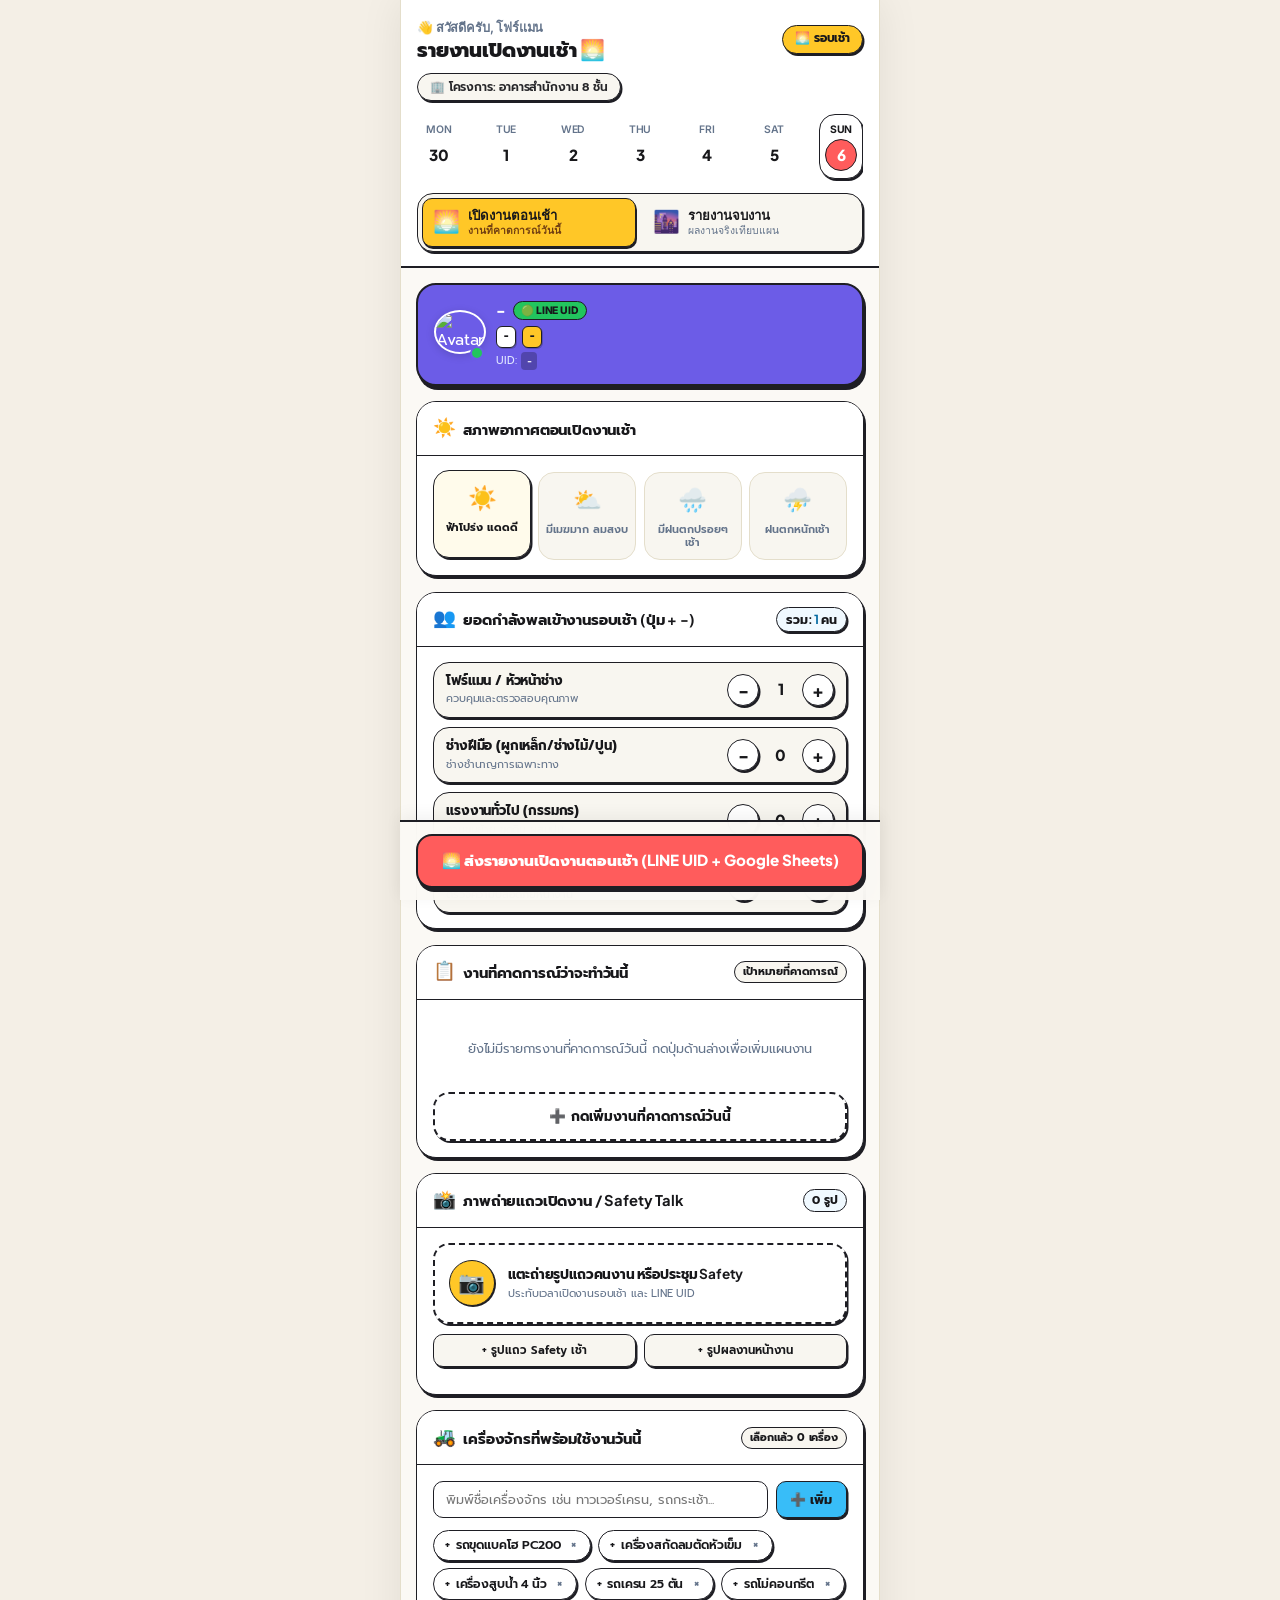
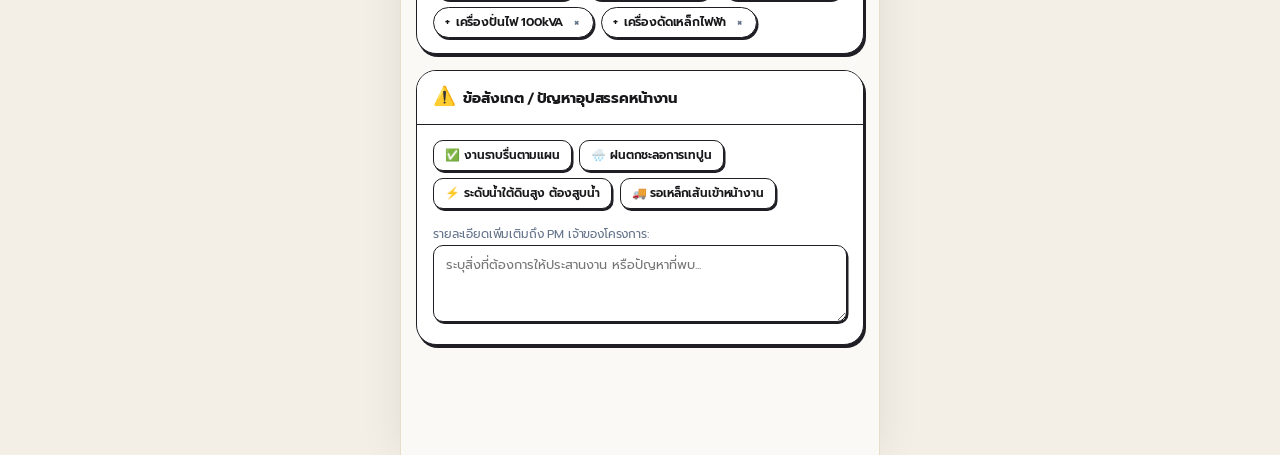
==== commit 1a23fc94: "feat: lock report date to current day only and remove GAS settings button" ====
--- a/index.html
+++ b/index.html
@@ -37,9 +37,6 @@
       
       <div class="header-subinfo">
         <div class="project-pill">🏢 โครงการ: อาคารสำนักงาน 8 ชั้น</div>
-        <button type="button" class="gas-config-trigger" id="btn-open-gas-modal" title="ตั้งค่าเชื่อมต่อ Google Apps Script (GAS)">
-          <span>⚙️</span>
-        </button>
       </div>
 
       <!-- Horizontal Calendar Date Strip (Inspired by reference design) -->
@@ -334,39 +331,7 @@
 
 
 
-  <!-- Modal 2: Google Apps Script URL Configuration -->
-  <div class="modal-backdrop" id="modal-gas-config">
-    <div class="modal-card">
-      <div class="modal-header">
-        <div class="modal-title">
-          <span>📊</span>
-          <h3>ตั้งค่าเชื่อมต่อ Google Apps Script (GAS)</h3>
-        </div>
-        <button type="button" class="modal-close-btn" id="btn-close-gas-modal">&times;</button>
-      </div>
-      <div class="modal-body">
-        <div class="info-alert">
-          <p>เมื่อนำไฟล์ <code>gas/Code.gs</code> ไป Deploy เป็น Web App ใน Google Sheets แล้ว ให้นำ URL ที่ได้มาวางที่นี่</p>
-        </div>
-
-        <div class="form-group">
-          <label class="form-label" for="input-gas-url">GAS Web App URL:</label>
-          <input type="url" id="input-gas-url" class="form-input" placeholder="https://script.google.com/macros/s/AKfycbx.../exec">
-        </div>
-
-        <div style="display: flex; gap: 0.5rem; margin-top: 0.75rem;">
-          <button type="button" class="btn-outline-sm" id="btn-test-gas-connection" style="flex: 1;">
-            ⚡ ทดสอบการเชื่อมต่อ (Ping)
-          </button>
-        </div>
-        <div id="gas-test-result" style="margin-top: 0.5rem; font-size: 0.78rem; display: none;"></div>
-      </div>
-      <div class="modal-footer">
-        <button type="button" class="btn-cancel" id="btn-cancel-gas-modal">ยกเลิก</button>
-        <button type="button" class="btn-primary" id="btn-save-gas-config">บันทึก URL</button>
-      </div>
-    </div>
-  </div>
+
 
   <!-- JavaScript Application Modules -->
   <script type="module" src="js/gas_service.js"></script>
--- a/css/style.css
+++ b/css/style.css
@@ -183,25 +183,6 @@
   text-overflow: ellipsis;
 }
 
-.gas-config-trigger {
-  background: #ffffff;
-  border: 1.5px solid var(--border-dark);
-  border-radius: var(--radius-full);
-  width: 32px;
-  height: 32px;
-  display: flex;
-  align-items: center;
-  justify-content: center;
-  cursor: pointer;
-  box-shadow: var(--shadow-neo-sm);
-  transition: transform 0.15s;
-  flex-shrink: 0;
-}
-
-.gas-config-trigger:active {
-  transform: translate(1px, 1px);
-}
-
 /* Horizontal Calendar Date Strip (Inspired by reference design) */
 .date-strip-wrapper {
   margin-top: 0.1rem;
@@ -230,7 +211,8 @@
   padding: 0.4rem 0.3rem;
   border-radius: var(--radius-md);
   border: 1.5px solid transparent;
-  cursor: pointer;
+  cursor: default;
+  pointer-events: none;
   user-select: none;
   transition: all 0.2s cubic-bezier(0.16, 1, 0.3, 1);
 }
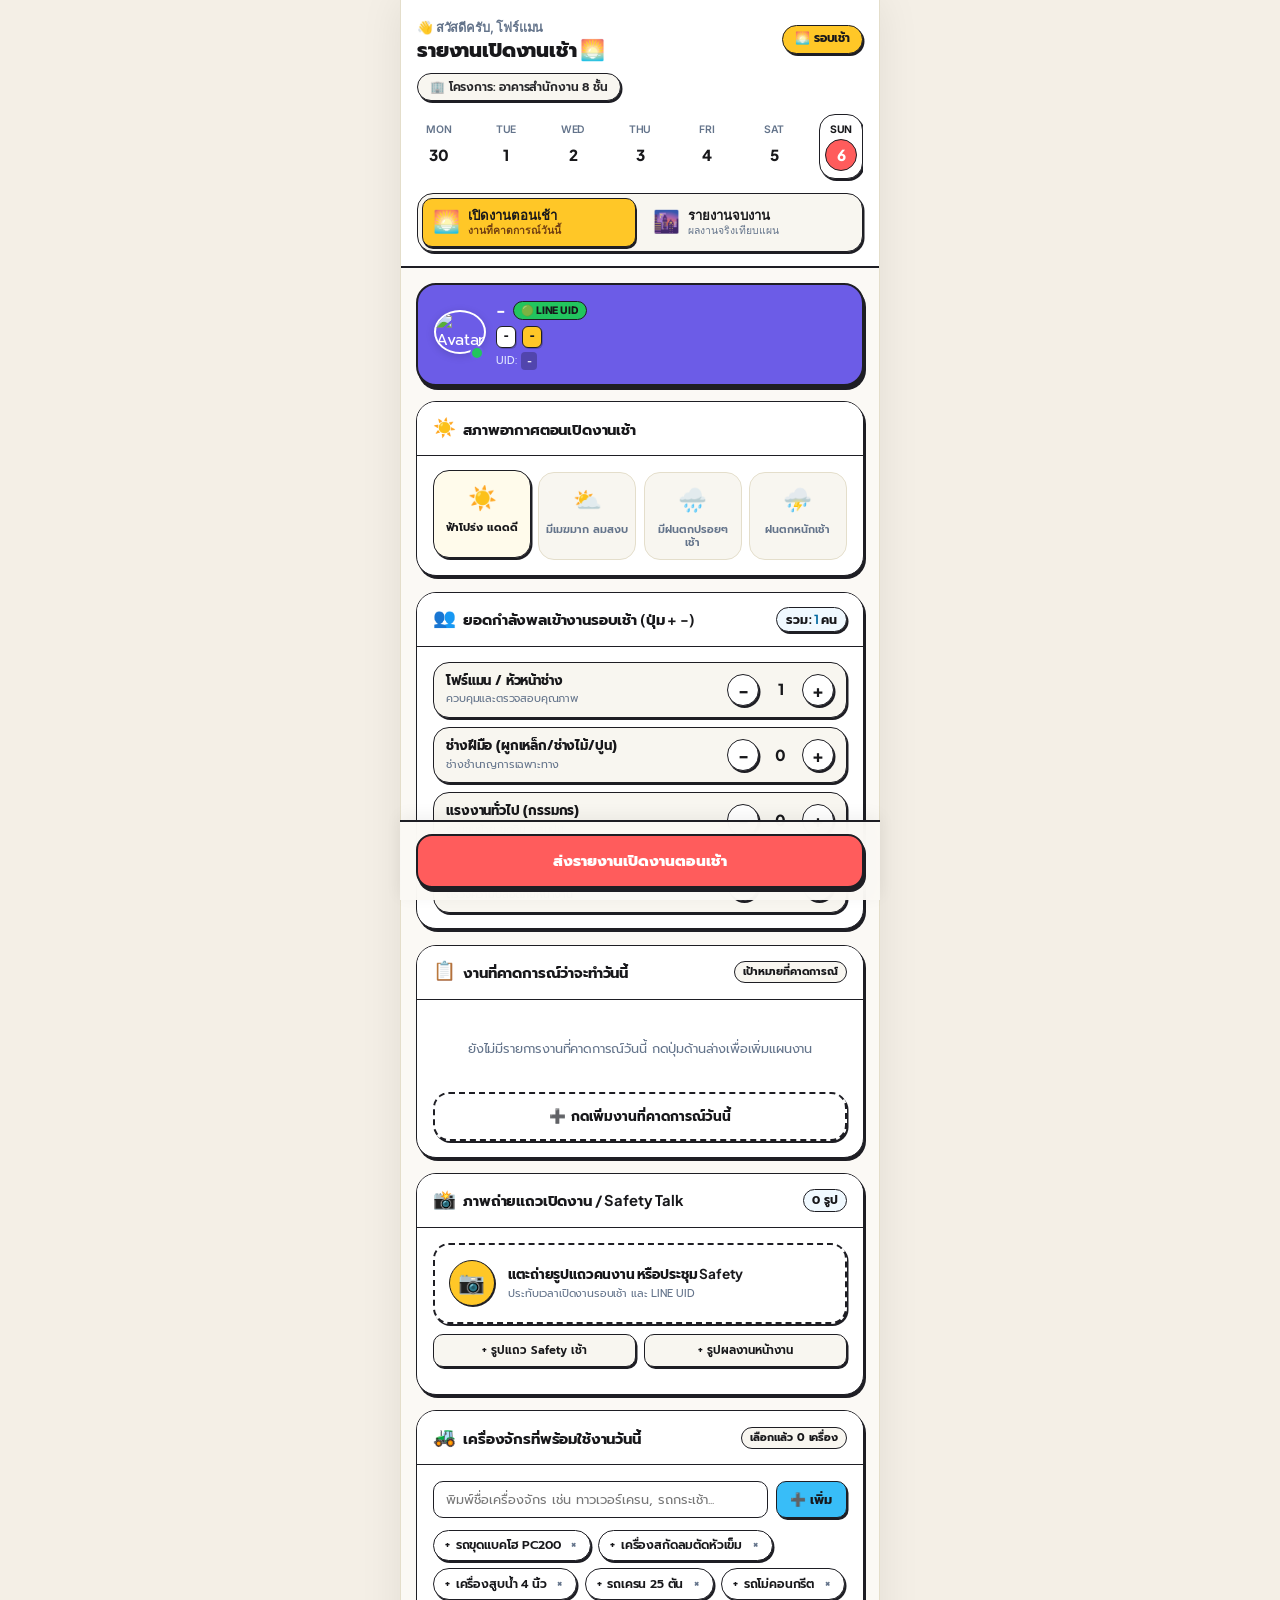
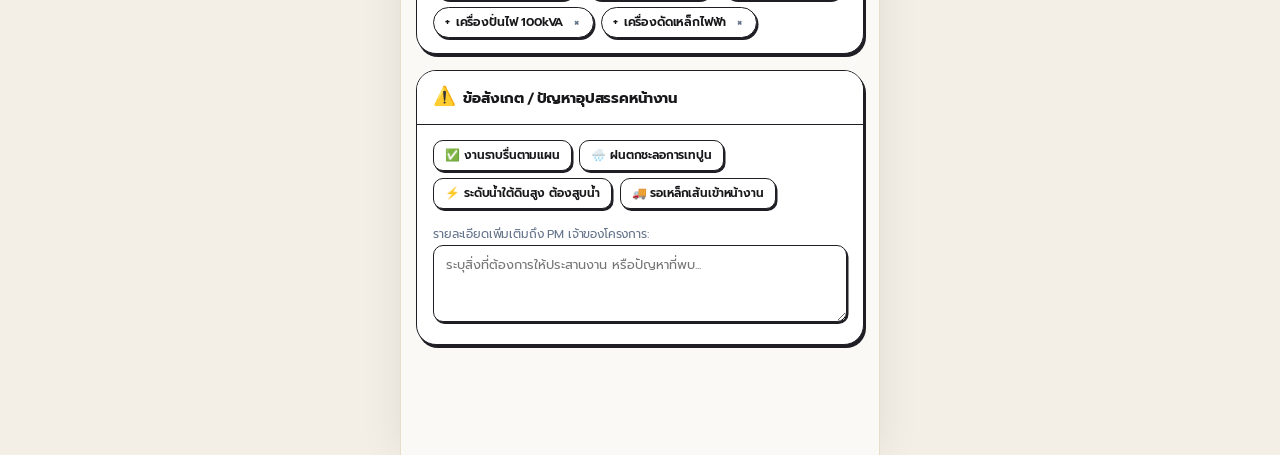
==== commit dcf5b812: "style: update submit report button text to concise wording" ====
--- a/index.html
+++ b/index.html
@@ -323,7 +323,7 @@
     <!-- Bottom Action Bar (Fixed) -->
     <div class="bottom-action-bar">
       <button type="button" class="btn-submit-report morning" id="btn-submit-daily-report">
-        <span id="btn-submit-text">🌅 ส่งรายงานเปิดงานตอนเช้า (LINE UID + Google Sheets)</span>
+        <span id="btn-submit-text">ส่งรายงานเปิดงานตอนเช้า</span>
       </button>
     </div>
 
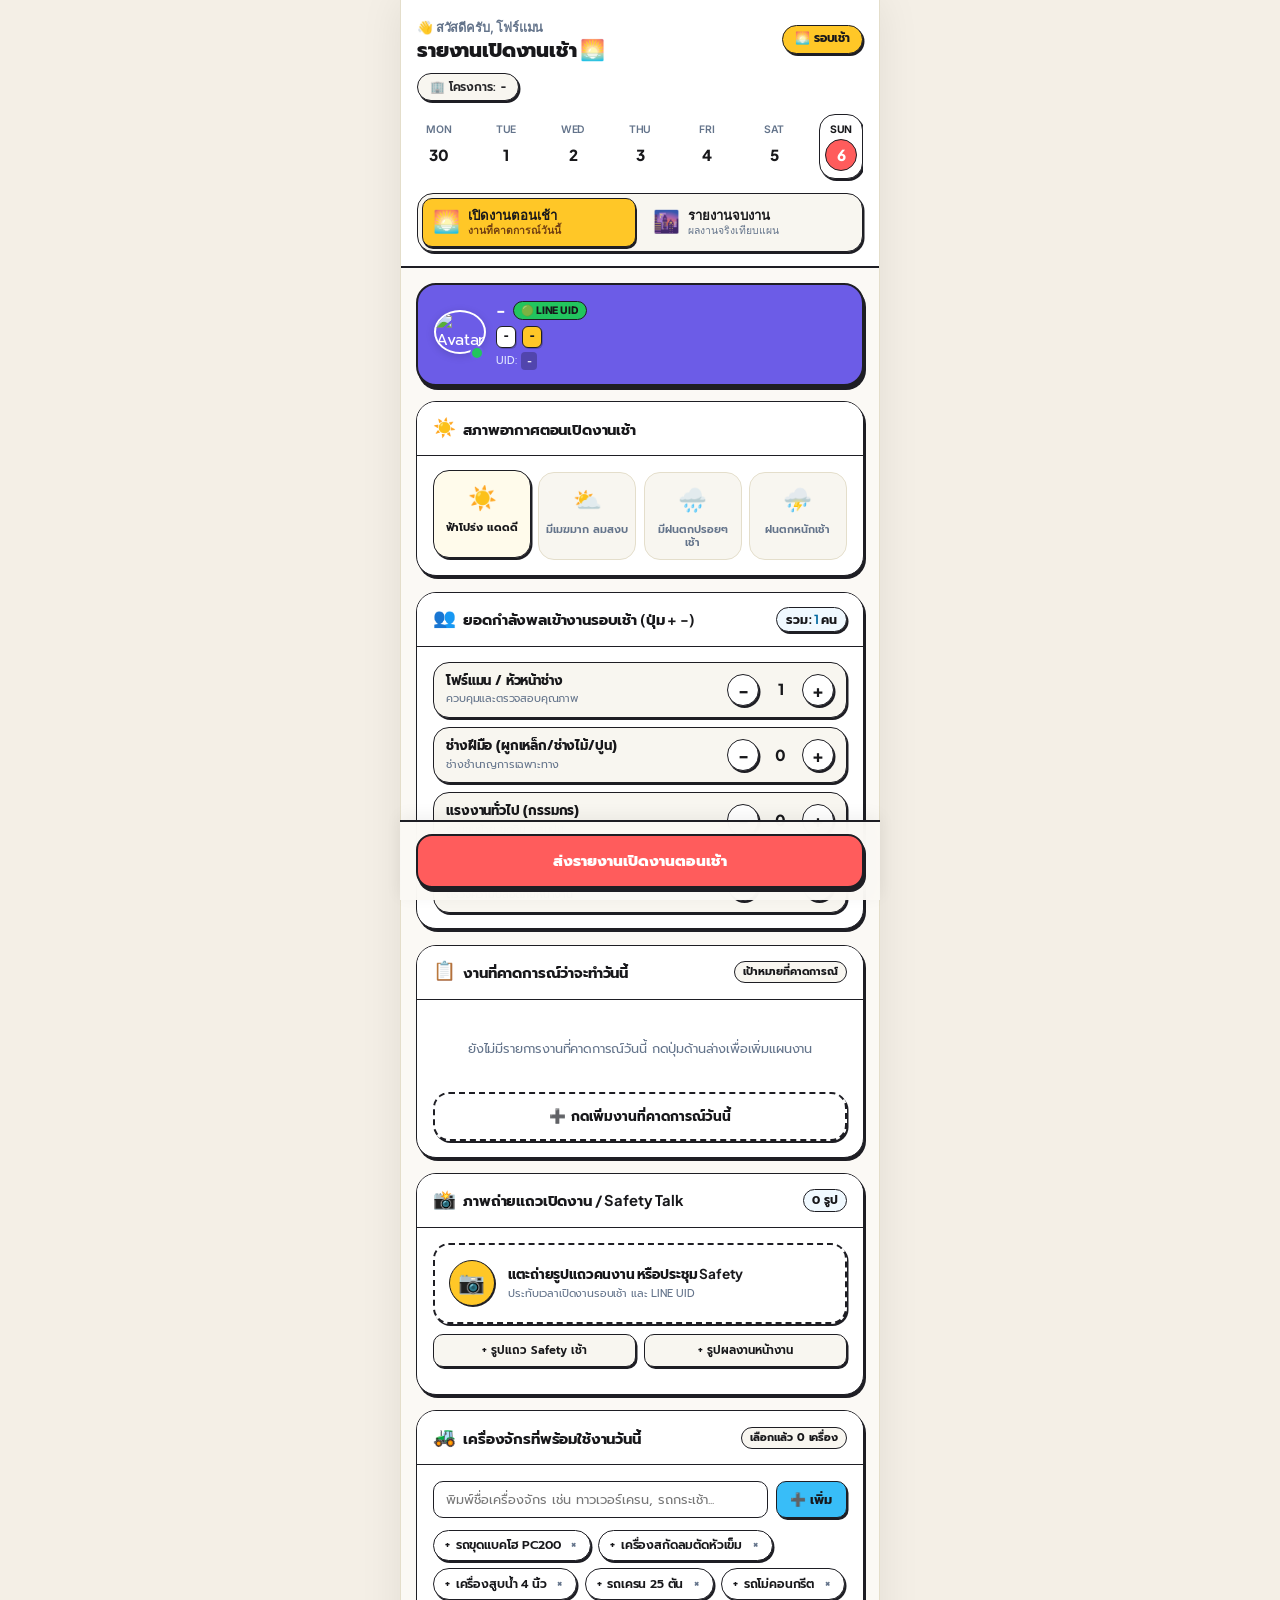
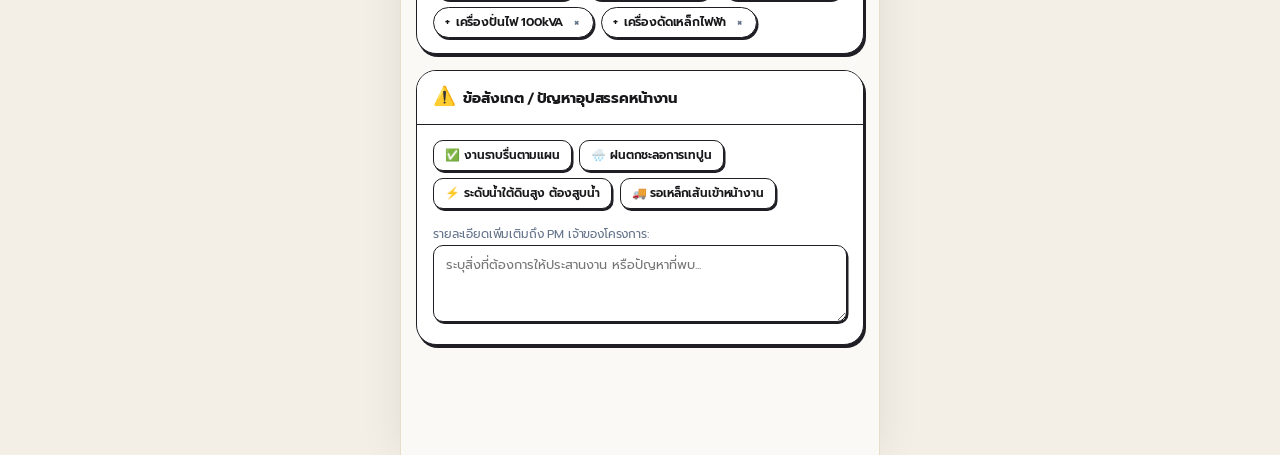
==== commit d6bffb93: "feat: add Projects masterlist sheet and associate user project id dynamically" ====
--- a/index.html
+++ b/index.html
@@ -36,7 +36,7 @@
       </div>
       
       <div class="header-subinfo">
-        <div class="project-pill">🏢 โครงการ: อาคารสำนักงาน 8 ชั้น</div>
+        <div class="project-pill" id="project-pill">🏢 โครงการ: <strong id="display-project-name">-</strong></div>
       </div>
 
       <!-- Horizontal Calendar Date Strip (Inspired by reference design) -->
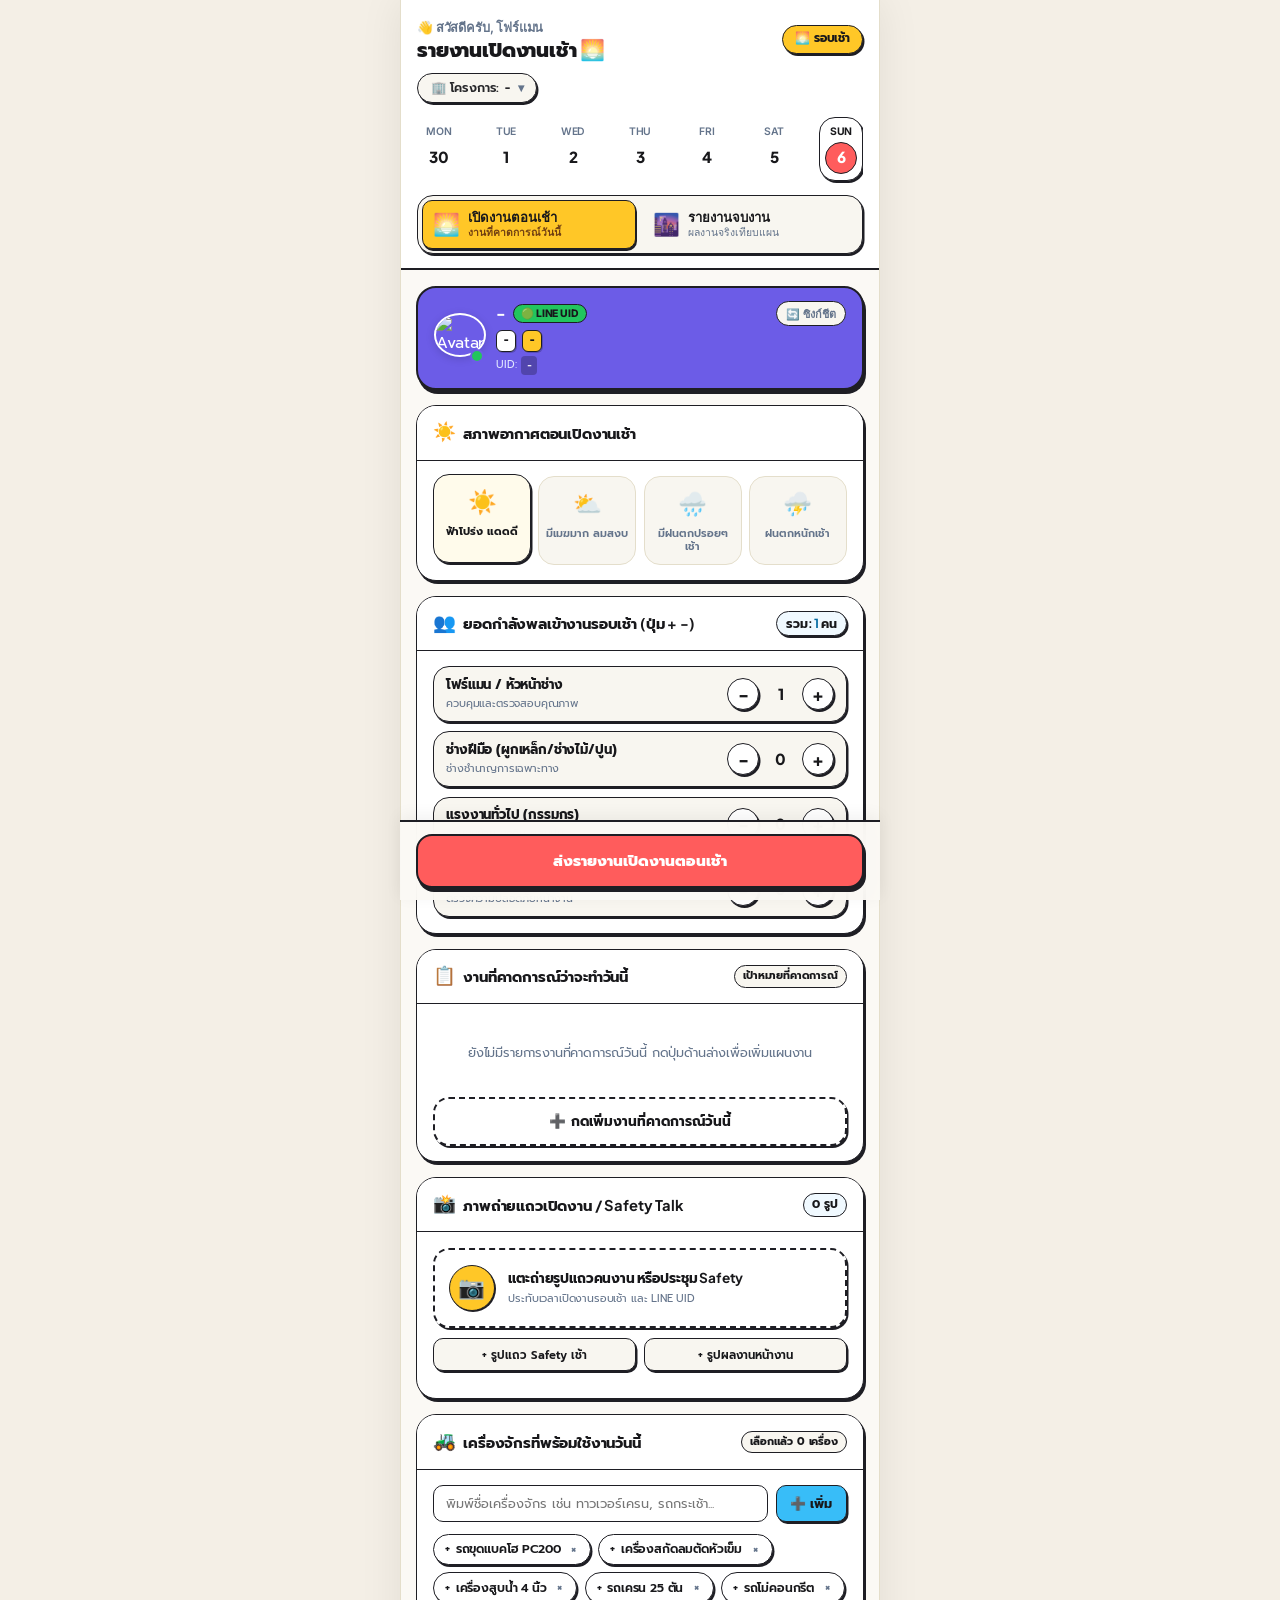
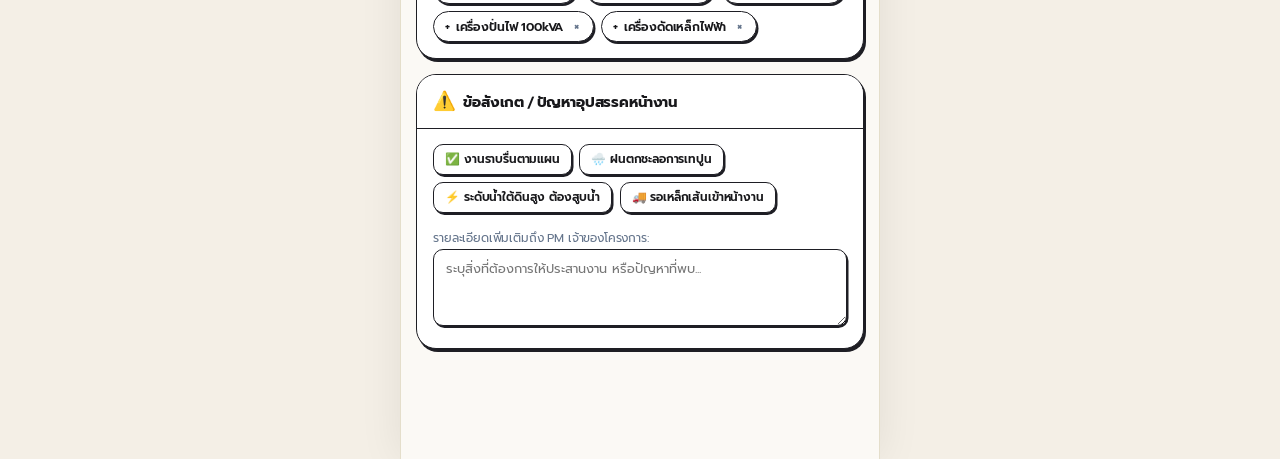
==== commit 1de19f64: "feat(frontend): add project selector modal, sync button, and dynamic project binding" ====
--- a/index.html
+++ b/index.html
@@ -36,7 +36,7 @@
       </div>
       
       <div class="header-subinfo">
-        <div class="project-pill" id="project-pill">🏢 โครงการ: <strong id="display-project-name">-</strong></div>
+        <div class="project-pill" id="project-pill" title="คลิกเพื่อเลือกหรือเปลี่ยนโครงการก่อสร้าง">🏢 โครงการ: <strong id="display-project-name">-</strong> <span class="pill-arrow">▾</span></div>
       </div>
 
       <!-- Horizontal Calendar Date Strip (Inspired by reference design) -->
@@ -85,6 +85,7 @@
               <div class="line-name-row">
                 <strong id="line-display-name">-</strong>
                 <span id="line-mode-badge" class="line-badge">🟢 LINE UID</span>
+                <button type="button" class="btn-sync-inline" id="btn-sync-profile" title="กดเพื่อซิงก์ข้อมูลล่าสุดจาก Google Sheets">🔄 ซิงก์ชีต</button>
               </div>
               <div class="line-role-row" id="line-role-row">
                 <span class="user-role-badge" id="line-role-text">-</span>
@@ -329,9 +330,28 @@
 
   </div>
 
-
-
-
+  <!-- Project Selector Modal (เลือกโครงการ) -->
+  <div class="modal-backdrop" id="modal-project-selector">
+    <div class="modal-card">
+      <div class="modal-header">
+        <div class="modal-title">
+          <span class="icon">🏢</span>
+          <h3>เลือกโครงการก่อสร้าง</h3>
+        </div>
+        <button type="button" class="modal-close-btn" id="btn-close-project-modal" title="ปิด">×</button>
+      </div>
+      <div class="modal-body">
+        <p style="font-size: 0.8rem; color: var(--text-muted); margin-bottom: 0.25rem;">
+          เลือกโครงการที่ต้องการบันทึกรายงานหน้างาน:
+        </p>
+        <div id="projects-list-container" class="projects-list-container">
+          <div style="text-align: center; padding: 1.5rem; color: var(--text-muted); font-size: 0.85rem;">
+            ⏳ กำลังโหลดรายชื่อโครงการจาก Google Sheets...
+          </div>
+        </div>
+      </div>
+    </div>
+  </div>
 
   <!-- JavaScript Application Modules -->
   <script type="module" src="js/gas_service.js"></script>
--- a/css/style.css
+++ b/css/style.css
@@ -167,13 +167,13 @@
 }
 
 .project-pill {
-  font-size: 0.75rem;
+  font-size: 0.78rem;
   font-weight: 600;
   color: var(--text-main);
   background: var(--bg-card-subtle);
   border: 1.5px solid var(--border-dark);
   border-radius: var(--radius-full);
-  padding: 0.25rem 0.75rem;
+  padding: 0.3rem 0.8rem;
   display: inline-flex;
   align-items: center;
   gap: 0.35rem;
@@ -181,6 +181,146 @@
   white-space: nowrap;
   overflow: hidden;
   text-overflow: ellipsis;
+  cursor: pointer;
+  transition: all 0.2s cubic-bezier(0.16, 1, 0.3, 1);
+  user-select: none;
+}
+
+.project-pill:hover {
+  background: #ffffff;
+  border-color: #0f766e;
+  transform: translateY(-1px);
+  box-shadow: 0 4px 10px rgba(15, 118, 110, 0.15);
+}
+
+.project-pill:active {
+  transform: translateY(0);
+}
+
+.pill-arrow {
+  font-size: 0.75rem;
+  color: var(--text-muted);
+  transition: transform 0.2s ease;
+  margin-left: 0.15rem;
+}
+
+.project-pill:hover .pill-arrow {
+  color: #0f766e;
+  transform: translateY(1px);
+}
+
+/* Inline Sync Button */
+.btn-sync-inline {
+  background: var(--bg-card-subtle);
+  border: 1px solid var(--border-dark);
+  border-radius: var(--radius-full);
+  padding: 0.15rem 0.55rem;
+  font-size: 0.68rem;
+  font-weight: 600;
+  color: var(--text-muted);
+  cursor: pointer;
+  display: inline-flex;
+  align-items: center;
+  gap: 0.25rem;
+  transition: all 0.15s ease;
+  margin-left: auto;
+}
+
+.btn-sync-inline:hover {
+  background: #ffffff;
+  color: #0f766e;
+  border-color: #0f766e;
+  transform: translateY(-1px);
+}
+
+.btn-sync-inline:active {
+  transform: translateY(0);
+}
+
+.btn-sync-inline.spinning {
+  pointer-events: none;
+  opacity: 0.7;
+}
+
+/* Project Selector Modal Cards */
+.projects-list-container {
+  display: flex;
+  flex-direction: column;
+  gap: 0.55rem;
+  max-height: 320px;
+  overflow-y: auto;
+  padding-right: 2px;
+}
+
+.project-card-item {
+  display: flex;
+  flex-direction: column;
+  gap: 0.3rem;
+  padding: 0.8rem 1rem;
+  border: 1.5px solid var(--border-dark);
+  border-radius: var(--radius-lg);
+  background: #ffffff;
+  cursor: pointer;
+  transition: all 0.2s cubic-bezier(0.16, 1, 0.3, 1);
+  text-align: left;
+}
+
+.project-card-item:hover {
+  border-color: #0f766e;
+  background: #f0fdfa;
+  transform: translateY(-1px);
+  box-shadow: var(--shadow-neo-sm);
+}
+
+.project-card-item.selected {
+  border-color: #0f766e;
+  background: #f0fdfa;
+  box-shadow: 0 0 0 2px rgba(15, 118, 110, 0.2);
+}
+
+.project-card-top {
+  display: flex;
+  align-items: center;
+  justify-content: space-between;
+  gap: 0.5rem;
+}
+
+.project-card-title {
+  font-weight: 700;
+  font-size: 0.9rem;
+  color: var(--text-heading);
+}
+
+.project-card-badge {
+  font-size: 0.68rem;
+  font-weight: 700;
+  background: #0f766e;
+  color: #ffffff;
+  padding: 0.12rem 0.5rem;
+  border-radius: var(--radius-full);
+  white-space: nowrap;
+}
+
+.project-card-meta {
+  font-size: 0.75rem;
+  color: var(--text-muted);
+  display: flex;
+  align-items: center;
+  gap: 0.8rem;
+  flex-wrap: wrap;
+}
+
+.project-card-meta span {
+  display: inline-flex;
+  align-items: center;
+  gap: 0.25rem;
+}
+
+.project-card-check {
+  margin-left: auto;
+  font-size: 0.85rem;
+  font-weight: 700;
+  color: #0f766e;
 }
 
 /* Horizontal Calendar Date Strip (Inspired by reference design) */
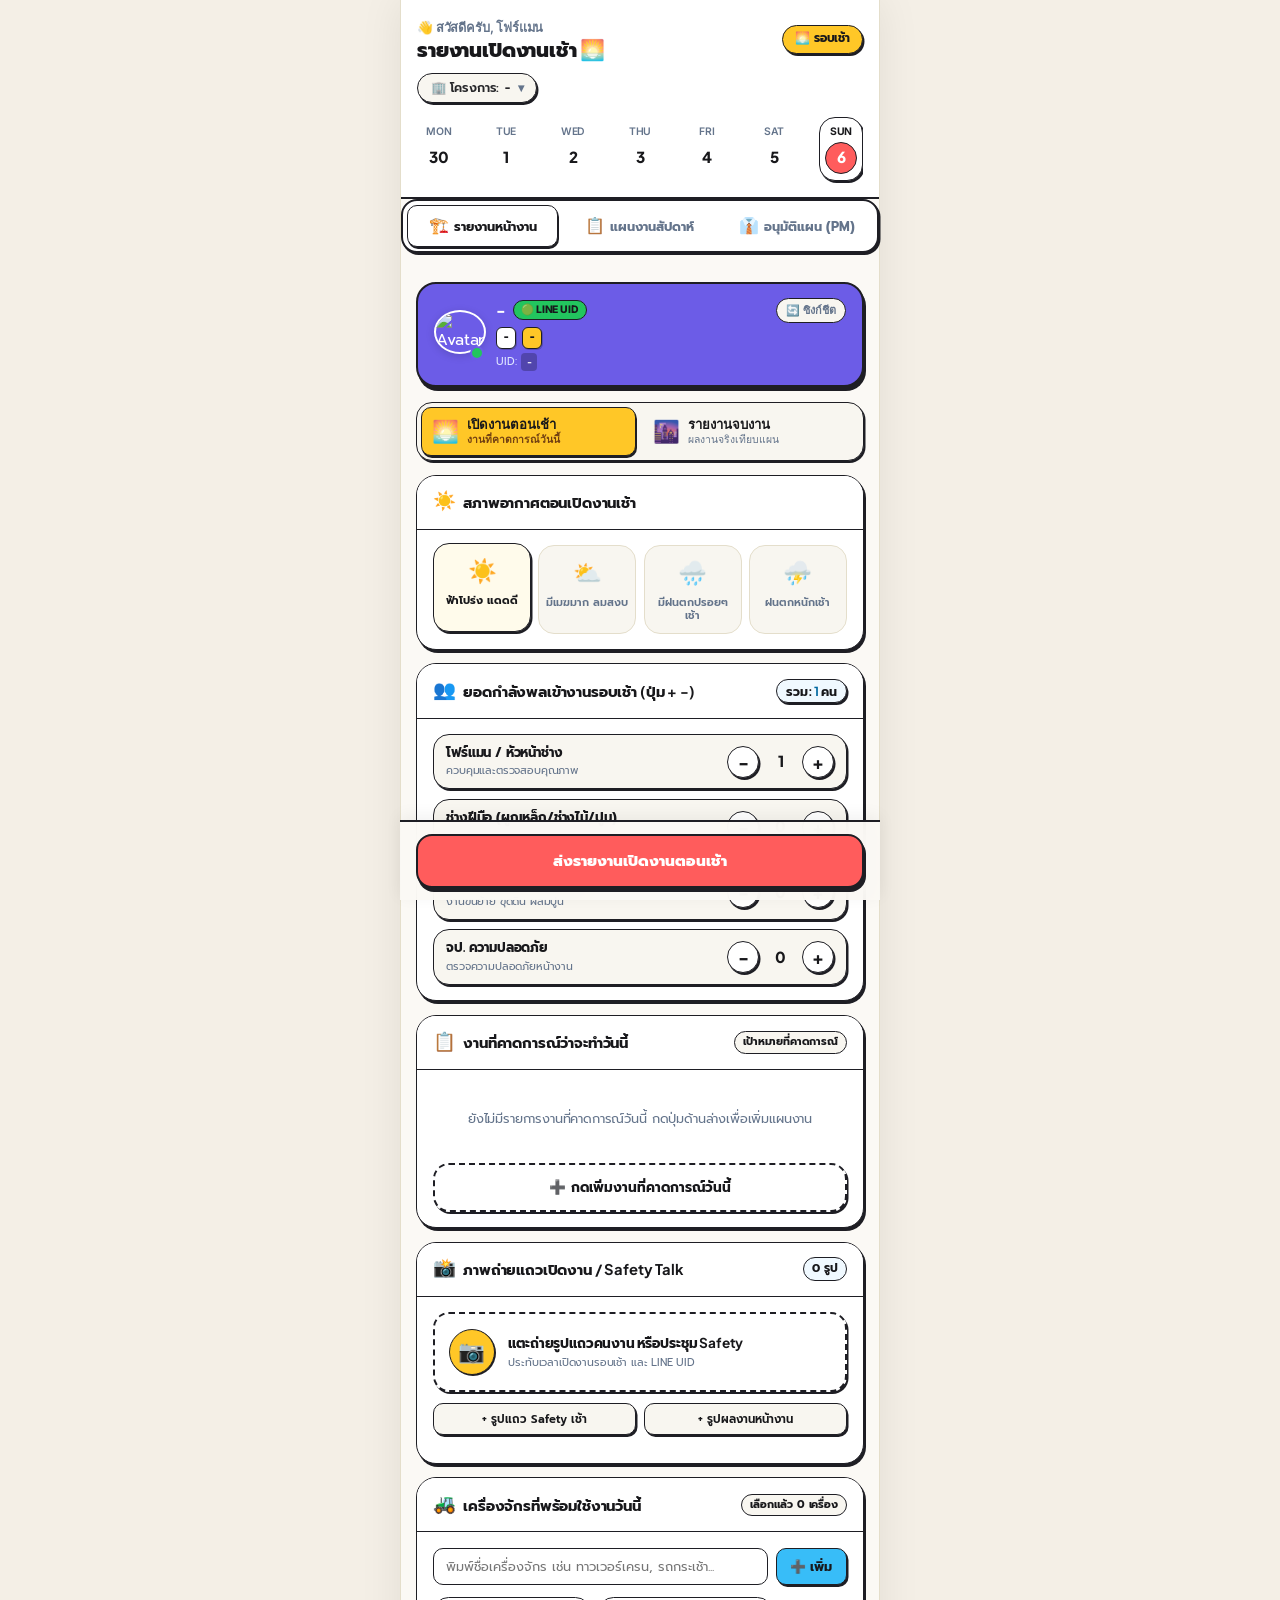
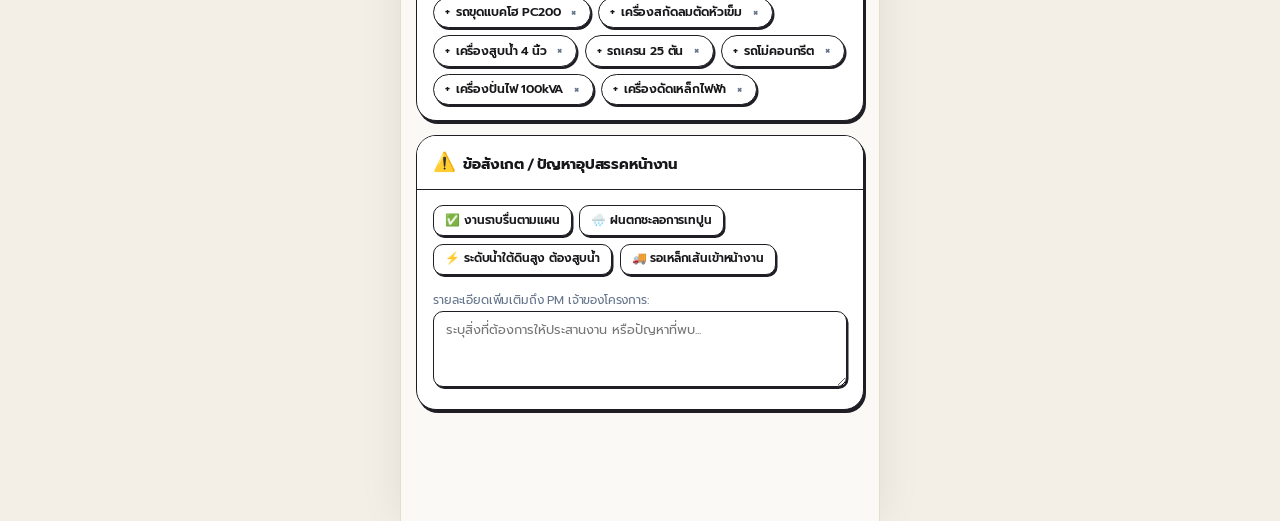
==== commit 0d31efe4: "feat: add subcontractor weekly planning, PM approval center, and foreman subtask reporting" ====
--- a/index.html
+++ b/index.html
@@ -51,24 +51,24 @@
         <strong id="display-report-date">18 ก.ย. 2026</strong>
       </div>
 
-      <!-- SHIFT MODE SWITCHER (แท็บสลับรอบเช้า vs รอบจบงาน) -->
-      <div class="shift-switcher-container">
-        <button type="button" class="shift-tab active" id="tab-morning-shift" data-shift="morning">
-          <span class="shift-emoji">🌅</span>
-          <div class="shift-text">
-            <strong>เปิดงานตอนเช้า</strong>
-            <span>งานที่คาดการณ์วันนี้</span>
-          </div>
-        </button>
-        <button type="button" class="shift-tab" id="tab-evening-shift" data-shift="evening">
-          <span class="shift-emoji">🌆</span>
-          <div class="shift-text">
-            <strong>รายงานจบงาน</strong>
-            <span>ผลงานจริงเทียบแผน</span>
-          </div>
-        </button>
-      </div>
     </header>
+
+    <!-- Main Navigation Tabs: รายงานหน้างาน / แผนงานสัปดาห์ / ศูนย์อนุมัติ PM -->
+    <nav class="main-system-nav" id="main-system-nav">
+      <button type="button" class="nav-tab-btn active" data-view="panel-daily-report" id="btn-nav-daily">
+        <span class="nav-tab-icon">🏗️</span>
+        <span class="nav-tab-label">รายงานหน้างาน</span>
+      </button>
+      <button type="button" class="nav-tab-btn" data-view="panel-weekly-planning" id="btn-nav-weekly">
+        <span class="nav-tab-icon">📋</span>
+        <span class="nav-tab-label">แผนงานสัปดาห์</span>
+      </button>
+      <button type="button" class="nav-tab-btn" data-view="panel-pm-center" id="btn-nav-pm">
+        <span class="nav-tab-icon">👔</span>
+        <span class="nav-tab-label">อนุมัติแผน (PM)</span>
+        <span class="nav-badge-pill" id="pm-pending-badge" style="display: none;">0</span>
+      </button>
+    </nav>
 
     <!-- Main Content Body -->
     <main class="app-main">
@@ -100,19 +100,52 @@
         </div>
       </section>
 
-
-
-      <!-- Notification Banner for Evening mode showing morning plan status -->
-      <div class="morning-plan-banner" id="morning-plan-banner" style="display: none;">
-        <span class="banner-icon">💡</span>
-        <div class="banner-content">
-          <strong>ดึงรายการงานที่คาดการณ์จากรอบเช้าแล้ว</strong>
-          <p>คุณสามารถประเมินผลงานจริง (%) และปริมาณงานที่ทำได้จริงเทียบกับเป้าหมาย</p>
-        </div>
-      </div>
-
-      <!-- 3. Weather Condition -->
-      <section class="card">
+      <!-- 1. Panel: รายงานประจำวันหน้างาน (สำหรับโฟร์แมน) -->
+      <div id="panel-daily-report" class="app-view-panel active">
+
+        <!-- SHIFT MODE SWITCHER (แท็บสลับรอบเช้า vs รอบจบงาน) -->
+        <div class="shift-switcher-container">
+          <button type="button" class="shift-tab active" id="tab-morning-shift" data-shift="morning">
+            <span class="shift-emoji">🌅</span>
+            <div class="shift-text">
+              <strong>เปิดงานตอนเช้า</strong>
+              <span>งานที่คาดการณ์วันนี้</span>
+            </div>
+          </button>
+          <button type="button" class="shift-tab" id="tab-evening-shift" data-shift="evening">
+            <span class="shift-emoji">🌆</span>
+            <div class="shift-text">
+              <strong>รายงานจบงาน</strong>
+              <span>ผลงานจริงเทียบแผน</span>
+            </div>
+          </button>
+        </div>
+
+        <!-- Banner แจ้งเตือน: มีงานย่อยที่ PM อนุมัติแล้วสำหรับวันนี้ พร้อมปุ่มดึงเข้าตาราง -->
+        <div class="approved-tasks-banner" id="approved-tasks-banner" style="display: none;">
+          <div class="approved-banner-left">
+            <span class="banner-icon">🎯</span>
+            <div class="banner-content">
+              <strong id="approved-banner-title">มีแผนงานย่อยที่ PM อนุมัติแล้วสำหรับวันนี้</strong>
+              <p id="approved-banner-desc">คลิกปุ่มเพื่อดึงงานย่อยเข้าสู่รายงานเปิดงานรอบเช้าอัตโนมัติ</p>
+            </div>
+          </div>
+          <button type="button" class="btn-import-approved" id="btn-import-approved">
+            📥 ดึงงานที่อนุมัติแล้ว
+          </button>
+        </div>
+
+        <!-- Notification Banner for Evening mode showing morning plan status -->
+        <div class="morning-plan-banner" id="morning-plan-banner" style="display: none;">
+          <span class="banner-icon">💡</span>
+          <div class="banner-content">
+            <strong>ดึงรายการงานที่คาดการณ์จากรอบเช้าแล้ว</strong>
+            <p>คุณสามารถประเมินผลงานจริง (%) และปริมาณงานที่ทำได้จริงเทียบกับเป้าหมาย</p>
+          </div>
+        </div>
+
+        <!-- 3. Weather Condition -->
+        <section class="card">
         <div class="card-header">
           <div class="card-title">
             <span class="icon">☀️</span>
@@ -319,6 +352,59 @@
         </div>
       </section>
 
+      </div><!-- End panel-daily-report -->
+
+      <!-- 2. Panel: แผนงานรายสัปดาห์ (สำหรับหัวหน้าผู้รับเหมา) -->
+      <div id="panel-weekly-planning" class="app-view-panel" style="display: none;">
+        <section class="card">
+          <div class="card-header flex-between">
+            <div class="card-title">
+              <span class="icon">📋</span>
+              <h2>แผนงานรายสัปดาห์ (Weekly Lookahead)</h2>
+            </div>
+            <button type="button" class="btn-sync-inline" id="btn-open-new-plan-modal" style="background: var(--accent-mint); color: #065f46; font-weight: 800; border-color: var(--border-dark);">
+              ➕ สร้างแผนสัปดาห์
+            </button>
+          </div>
+          <div class="card-body">
+            <p style="font-size: 0.78rem; color: var(--text-muted); margin-bottom: 0.75rem;">
+              หัวหน้าผู้รับเหมาวางแผนงานภาพรวมประจำสัปดาห์และแตกงานย่อยในแต่ละวัน เพื่อส่งให้ PM อนุมัติ
+            </p>
+            <div id="weekly-plans-container" class="weekly-plans-container">
+              <div style="text-align: center; padding: 2rem 0; color: var(--text-muted); font-size: 0.85rem;">
+                ⏳ กำลังโหลดรายการแผนงานจาก Google Sheets...
+              </div>
+            </div>
+          </div>
+        </section>
+      </div>
+
+      <!-- 3. Panel: ศูนย์อนุมัติแผนงาน (สำหรับ PM) -->
+      <div id="panel-pm-center" class="app-view-panel" style="display: none;">
+        <section class="card">
+          <div class="card-header flex-between">
+            <div class="card-title">
+              <span class="icon">👔</span>
+              <h2>ศูนย์พิจารณาและอนุมัติแผนงาน (PM Center)</h2>
+            </div>
+            <span class="badge-hint" id="pm-total-badge">0 แผน</span>
+          </div>
+          <div class="card-body">
+            <div class="quick-tags-grid" id="pm-filter-chips" style="margin-bottom: 0.75rem;">
+              <button type="button" class="tag-chip active" data-filter="all">ทั้งหมด</button>
+              <button type="button" class="tag-chip" data-filter="Pending">🟡 รออนุมัติ</button>
+              <button type="button" class="tag-chip" data-filter="Approved">🟢 อนุมัติแล้ว</button>
+              <button type="button" class="tag-chip" data-filter="Revision">🔴 ส่งกลับแก้ไข</button>
+            </div>
+            <div id="pm-plans-container" class="pm-plans-container">
+              <div style="text-align: center; padding: 2rem 0; color: var(--text-muted); font-size: 0.85rem;">
+                ⏳ กำลังโหลดรายการแผนงานที่ต้องพิจารณา...
+              </div>
+            </div>
+          </div>
+        </section>
+      </div>
+
     </main>
 
     <!-- Bottom Action Bar (Fixed) -->
@@ -351,6 +437,105 @@
         </div>
       </div>
     </div>
+  <!-- Modal: สร้างแผนงานสัปดาห์และงานย่อยใหม่ -->
+  <div class="modal-backdrop" id="modal-new-weekly-plan">
+    <div class="modal-card" style="max-width: 580px;">
+      <div class="modal-header">
+        <div class="modal-title">
+          <span class="icon">📋</span>
+          <h3>สร้างแผนงานรายสัปดาห์ & งานย่อย</h3>
+        </div>
+        <button type="button" class="modal-close-btn" id="btn-close-plan-modal" title="ปิด">×</button>
+      </div>
+      <div class="modal-body" style="max-height: 80vh; overflow-y: auto;">
+        <div style="background: var(--bg-card-subtle); padding: 8px 12px; border-radius: var(--radius-xs); margin-bottom: 0.75rem; font-size: 0.78rem;">
+          <div>🏢 <strong>บริษัทผู้รับเหมา:</strong> <span id="modal-plan-company">-</span></div>
+          <div>📍 <strong>โครงการ:</strong> <span id="modal-plan-project">-</span></div>
+        </div>
+
+        <div style="display: grid; grid-template-columns: 1fr 1fr; gap: 0.5rem; margin-bottom: 0.5rem;">
+          <div>
+            <label style="font-size: 0.72rem; color: var(--text-muted); display: block; margin-bottom: 2px;">วันเริ่มต้นสัปดาห์:</label>
+            <input type="date" id="input-plan-start-date" class="form-input" style="font-size: 0.8rem;">
+          </div>
+          <div>
+            <label style="font-size: 0.72rem; color: var(--text-muted); display: block; margin-bottom: 2px;">วันสิ้นสุดสัปดาห์:</label>
+            <input type="date" id="input-plan-end-date" class="form-input" style="font-size: 0.8rem;">
+          </div>
+        </div>
+
+        <div style="margin-bottom: 0.5rem;">
+          <label style="font-size: 0.72rem; color: var(--text-muted); display: block; margin-bottom: 2px;">ชื่อสัปดาห์ / ป้ายกำกับ:</label>
+          <input type="text" id="input-plan-week-label" class="form-input" placeholder="เช่น สัปดาห์ที่ 39 (22-28 ก.ย. 2026)">
+        </div>
+
+        <div style="margin-bottom: 0.85rem;">
+          <label style="font-size: 0.72rem; color: var(--text-muted); display: block; margin-bottom: 2px;">เป้าหมายหลักประจำสัปดาห์ (Weekly Milestone):</label>
+          <textarea id="input-plan-objective" class="form-textarea" rows="2" placeholder="เช่น ตัดหัวเข็มและเทลีนฐานราก F1-F4 และตอม่อ C1 ทั้งหมด"></textarea>
+        </div>
+
+        <!-- Daily Tasks Builder -->
+        <div style="border-top: 2px dashed var(--border-subtle); padding-top: 0.75rem;">
+          <div style="display: flex; justify-content: space-between; align-items: center; margin-bottom: 0.5rem;">
+            <strong style="font-size: 0.82rem; color: var(--text-heading);">⚡ งานย่อยแต่ละวัน (Daily Tasks)</strong>
+            <span id="modal-tasks-counter" style="font-size: 0.72rem; color: var(--text-muted);">0 รายการ</span>
+          </div>
+
+          <!-- Add task mini form -->
+          <div style="background: #f8fafc; border: 1.5px solid var(--border-subtle); border-radius: var(--radius-xs); padding: 8px; margin-bottom: 0.65rem;">
+            <div style="display: grid; grid-template-columns: 1fr 1fr; gap: 0.4rem; margin-bottom: 0.4rem;">
+              <div>
+                <label style="font-size: 0.68rem; color: var(--text-muted); display: block;">วันที่ทำงาน:</label>
+                <input type="date" id="input-subtask-date" class="form-input" style="font-size: 0.75rem; padding: 4px 6px;">
+              </div>
+              <div>
+                <label style="font-size: 0.68rem; color: var(--text-muted); display: block;">หมวดงาน:</label>
+                <input type="text" id="input-subtask-cat" class="form-input" placeholder="เช่น โครงสร้างฐานราก" style="font-size: 0.75rem; padding: 4px 6px;">
+              </div>
+            </div>
+
+            <div style="margin-bottom: 0.4rem;">
+              <label style="font-size: 0.68rem; color: var(--text-muted); display: block;">ชื่องานและโซนพื้นที่:</label>
+              <input type="text" id="input-subtask-name" class="form-input" placeholder="เช่น ตัดหัวเข็ม F1-F4 โซนทิศเหนือ" style="font-size: 0.78rem; padding: 5px 6px;">
+            </div>
+
+            <div style="margin-bottom: 0.4rem;">
+              <label style="font-size: 0.68rem; color: var(--text-muted); display: block;">รายละเอียดขั้นตอนงาน:</label>
+              <input type="text" id="input-subtask-desc" class="form-input" placeholder="เช่น สกัดคอนกรีตส่วนเกิน เทลีนหนา 10 ซม." style="font-size: 0.75rem; padding: 4px 6px;">
+            </div>
+
+            <div style="display: grid; grid-template-columns: 1fr 1fr 1fr; gap: 0.4rem; margin-bottom: 0.4rem;">
+              <div>
+                <label style="font-size: 0.68rem; color: var(--text-muted); display: block;">เป้าหมายปริมาณ:</label>
+                <input type="text" id="input-subtask-qty" class="form-input" placeholder="เช่น 8 ต้น" style="font-size: 0.75rem; padding: 4px 6px;">
+              </div>
+              <div>
+                <label style="font-size: 0.68rem; color: var(--text-muted); display: block;">แผนคนงาน (คน):</label>
+                <input type="number" id="input-subtask-workers" class="form-input" min="0" value="5" style="font-size: 0.75rem; padding: 4px 6px;">
+              </div>
+              <div>
+                <label style="font-size: 0.68rem; color: var(--text-muted); display: block;">เครื่องจักร/อุปกรณ์:</label>
+                <input type="text" id="input-subtask-machinery" class="form-input" placeholder="สกัดลม 2 ตัว" style="font-size: 0.75rem; padding: 4px 6px;">
+              </div>
+            </div>
+
+            <button type="button" class="btn-add-item" id="btn-add-subtask-to-list" style="width: 100%; padding: 6px; font-size: 0.75rem; justify-content: center;">
+              ➕ บันทึกงานย่อยนี้ลงแผน
+            </button>
+          </div>
+
+          <div id="modal-added-tasks-list" style="display: flex; flex-direction: column; gap: 4px;">
+            <!-- Rendered via JS -->
+          </div>
+        </div>
+      </div>
+      <div class="modal-footer" style="padding: 0.75rem 1rem; border-top: 1px solid var(--border-subtle); display: flex; justify-content: flex-end; gap: 0.5rem;">
+        <button type="button" class="btn-cancel" id="btn-cancel-new-plan">ยกเลิก</button>
+        <button type="button" class="btn-save" id="btn-submit-weekly-plan" style="background: var(--accent-mint); color: #065f46; font-weight: 800;">
+          🚀 ยื่นแผนงานสัปดาห์ (ส่งให้ PM อนุมัติ)
+        </button>
+      </div>
+    </div>
   </div>
 
   <!-- JavaScript Application Modules -->
--- a/css/style.css
+++ b/css/style.css
@@ -959,13 +959,57 @@
   display: grid;
   grid-template-columns: 1fr 1fr;
   gap: 0.5rem;
+  align-items: start;
   margin-top: 2px;
+}
+
+/* Progress Control Block */
+.progress-control-block {
+  display: flex;
+  flex-direction: column;
+  gap: 4px;
+}
+
+.progress-input-wrapper {
+  position: relative;
+  display: flex;
+  align-items: center;
+}
+
+.progress-num-input {
+  width: 100%;
+  font-family: var(--font-en);
+  font-size: 0.85rem;
+  font-weight: 700;
+  padding: 0.42rem 1.6rem 0.42rem 0.6rem !important;
+  text-align: right;
+  color: var(--text-heading);
+}
+
+.progress-num-input::-webkit-outer-spin-button,
+.progress-num-input::-webkit-inner-spin-button {
+  -webkit-appearance: none;
+  margin: 0;
+}
+
+.progress-num-input[type=number] {
+  -moz-appearance: textfield;
+}
+
+.progress-unit-badge {
+  position: absolute;
+  right: 8px;
+  font-family: var(--font-en);
+  font-size: 0.72rem;
+  font-weight: 800;
+  color: var(--text-muted);
+  pointer-events: none;
 }
 
 /* Progress Pills (25%, 50%, 75%, 100%) */
 .progress-pills-row {
   display: flex;
-  gap: 4px;
+  gap: 3px;
 }
 
 .pill-pct {
@@ -973,14 +1017,19 @@
   background: var(--bg-card-subtle);
   border: 1.5px solid var(--border-subtle);
   border-radius: var(--radius-xs);
-  padding: 4px 2px;
+  padding: 3px 1px;
   font-family: var(--font-en);
-  font-size: 0.68rem;
+  font-size: 0.65rem;
   font-weight: 700;
   color: var(--text-muted);
   cursor: pointer;
   text-align: center;
   transition: all 0.15s;
+}
+
+.pill-pct:hover {
+  border-color: var(--border-dark);
+  background: #ffffff;
 }
 
 .pill-pct.active {
@@ -1540,3 +1589,400 @@
   from { transform: translateY(-16px); opacity: 0; }
   to { transform: translateY(0); opacity: 1; }
 }
+
+/* ==========================================================================
+   Main System Navigation Tabs (รายงานหน้างาน / แผนงานสัปดาห์ / ศูนย์อนุมัติ PM)
+   ========================================================================== */
+.main-system-nav {
+  display: flex;
+  background: var(--bg-card);
+  border: 2px solid var(--border-dark);
+  border-radius: var(--radius-md);
+  padding: 4px;
+  gap: 6px;
+  margin-bottom: 0.85rem;
+  box-shadow: var(--shadow-neo-sm);
+}
+
+.nav-tab-btn {
+  flex: 1;
+  display: flex;
+  align-items: center;
+  justify-content: center;
+  gap: 5px;
+  background: transparent;
+  border: 1.5px solid transparent;
+  border-radius: var(--radius-sm);
+  padding: 8px 4px;
+  font-family: var(--font-thai);
+  font-size: 0.8rem;
+  font-weight: 700;
+  color: var(--text-muted);
+  cursor: pointer;
+  transition: all 0.15s ease;
+  position: relative;
+}
+
+.nav-tab-btn:hover {
+  background: rgba(0, 0, 0, 0.03);
+  color: var(--text-heading);
+}
+
+.nav-tab-btn.active {
+  background: #ffffff;
+  border-color: var(--border-dark);
+  color: var(--text-heading);
+  box-shadow: 1px 2px 0px #1e1e24;
+}
+
+.nav-tab-icon {
+  font-size: 1rem;
+}
+
+.nav-badge-pill {
+  background: var(--accent-coral);
+  color: #ffffff;
+  font-family: var(--font-en);
+  font-size: 0.65rem;
+  font-weight: 800;
+  padding: 1px 6px;
+  border-radius: 10px;
+  margin-left: 2px;
+}
+
+/* App View Panels */
+.app-view-panel {
+  display: flex;
+  flex-direction: column;
+  gap: 0.85rem;
+}
+
+/* ==========================================================================
+   Approved Tasks Banner (ในรอบเปิดงานเช้า)
+   ========================================================================== */
+.approved-tasks-banner {
+  background: #f0fdf4;
+  border: 2px solid #16a34a;
+  border-radius: var(--radius-md);
+  padding: 0.75rem 0.85rem;
+  display: flex;
+  align-items: center;
+  justify-content: space-between;
+  gap: 0.75rem;
+  box-shadow: 2px 2px 0px #16a34a;
+}
+
+.approved-banner-left {
+  display: flex;
+  align-items: center;
+  gap: 0.6rem;
+  flex: 1;
+}
+
+.approved-tasks-banner .banner-icon {
+  font-size: 1.3rem;
+}
+
+.approved-tasks-banner .banner-content strong {
+  display: block;
+  font-size: 0.82rem;
+  color: #15803d;
+}
+
+.approved-tasks-banner .banner-content p {
+  font-size: 0.72rem;
+  color: var(--text-muted);
+  margin: 1px 0 0 0;
+}
+
+.btn-import-approved {
+  background: #16a34a;
+  color: #ffffff;
+  border: 1.5px solid var(--border-dark);
+  border-radius: var(--radius-sm);
+  padding: 6px 10px;
+  font-family: var(--font-thai);
+  font-size: 0.75rem;
+  font-weight: 700;
+  cursor: pointer;
+  white-space: nowrap;
+  box-shadow: 1px 1px 0px #1e1e24;
+  transition: all 0.15s;
+}
+
+.btn-import-approved:hover {
+  background: #15803d;
+  transform: translateY(-1px);
+}
+
+/* ==========================================================================
+   Weekly Planning & PM Center Cards
+   ========================================================================== */
+.weekly-plan-card {
+  background: #ffffff;
+  border: 2px solid var(--border-dark);
+  border-radius: var(--radius-md);
+  padding: 0.9rem;
+  box-shadow: var(--shadow-neo-sm);
+  display: flex;
+  flex-direction: column;
+  gap: 0.65rem;
+}
+
+.weekly-plan-header {
+  display: flex;
+  justify-content: space-between;
+  align-items: flex-start;
+  gap: 0.5rem;
+}
+
+.weekly-plan-title {
+  font-size: 0.92rem;
+  font-weight: 800;
+  color: var(--text-heading);
+}
+
+.weekly-plan-sub {
+  font-size: 0.75rem;
+  color: var(--text-muted);
+  margin-top: 2px;
+}
+
+.plan-status-badge {
+  font-size: 0.7rem;
+  font-weight: 800;
+  padding: 3px 8px;
+  border-radius: var(--radius-xs);
+  border: 1.5px solid var(--border-dark);
+  white-space: nowrap;
+}
+
+.plan-status-badge.pending {
+  background: #fef3c7;
+  color: #92400e;
+}
+
+.plan-status-badge.approved {
+  background: var(--accent-mint);
+  color: #065f46;
+}
+
+.plan-status-badge.revision {
+  background: #fee2e2;
+  color: #991b1b;
+}
+
+.weekly-plan-objective {
+  background: var(--bg-card-subtle);
+  border-left: 3px solid var(--accent-sky);
+  padding: 6px 10px;
+  border-radius: 0 var(--radius-xs) var(--radius-xs) 0;
+  font-size: 0.78rem;
+  color: var(--text-heading);
+}
+
+.weekly-plan-stats-row {
+  display: flex;
+  gap: 0.75rem;
+  font-size: 0.75rem;
+  color: var(--text-muted);
+  border-top: 1px dashed var(--border-subtle);
+  padding-top: 0.5rem;
+}
+
+.plan-progress-container {
+  display: flex;
+  flex-direction: column;
+  gap: 3px;
+}
+
+.plan-progress-label-row {
+  display: flex;
+  justify-content: space-between;
+  font-size: 0.7rem;
+  font-weight: 700;
+  color: var(--text-muted);
+}
+
+.plan-progress-bar-bg {
+  width: 100%;
+  height: 8px;
+  background: #e2e8f0;
+  border-radius: 4px;
+  overflow: hidden;
+  border: 1px solid var(--border-subtle);
+}
+
+.plan-progress-bar-fill {
+  height: 100%;
+  background: var(--accent-mint);
+  border-radius: 4px;
+  transition: width 0.3s ease;
+}
+
+.btn-toggle-daily-tasks {
+  background: transparent;
+  border: 1.5px solid var(--border-subtle);
+  border-radius: var(--radius-xs);
+  padding: 6px 10px;
+  font-family: var(--font-thai);
+  font-size: 0.75rem;
+  font-weight: 700;
+  color: var(--text-heading);
+  cursor: pointer;
+  display: flex;
+  align-items: center;
+  justify-content: center;
+  gap: 4px;
+  margin-top: 4px;
+  transition: all 0.15s;
+}
+
+.btn-toggle-daily-tasks:hover {
+  border-color: var(--border-dark);
+  background: #f8fafc;
+}
+
+.daily-tasks-accordion {
+  display: flex;
+  flex-direction: column;
+  gap: 6px;
+  margin-top: 0.5rem;
+  border-top: 1px solid var(--border-subtle);
+  padding-top: 0.6rem;
+}
+
+.daily-subtask-card {
+  background: #f8fafc;
+  border: 1px solid var(--border-subtle);
+  border-radius: var(--radius-xs);
+  padding: 8px;
+  display: flex;
+  flex-direction: column;
+  gap: 4px;
+}
+
+.daily-subtask-top {
+  display: flex;
+  justify-content: space-between;
+  align-items: center;
+}
+
+.subtask-name {
+  font-size: 0.8rem;
+  font-weight: 800;
+  color: var(--text-heading);
+}
+
+.subtask-progress-badge {
+  font-size: 0.68rem;
+  font-weight: 800;
+  padding: 2px 6px;
+  border-radius: var(--radius-xs);
+  border: 1px solid var(--border-dark);
+}
+
+.subtask-progress-badge.completed {
+  background: var(--accent-mint);
+  color: #065f46;
+}
+
+.subtask-progress-badge.in-progress {
+  background: var(--accent-yellow);
+  color: #78350f;
+}
+
+.subtask-progress-badge.planned {
+  background: #f1f5f9;
+  color: var(--text-muted);
+}
+
+.subtask-details {
+  font-size: 0.72rem;
+  color: var(--text-muted);
+}
+
+.subtask-foreman-report {
+  background: #ecfdf5;
+  border-left: 2px solid #10b981;
+  padding: 4px 6px;
+  font-size: 0.7rem;
+  color: #065f46;
+  border-radius: 0 2px 2px 0;
+}
+
+/* PM Review Box */
+.pm-review-box {
+  background: #fffbeb;
+  border: 1.5px solid #f59e0b;
+  border-radius: var(--radius-sm);
+  padding: 0.75rem;
+  margin-top: 0.5rem;
+  display: flex;
+  flex-direction: column;
+  gap: 0.5rem;
+}
+
+.pm-review-label {
+  font-size: 0.75rem;
+  font-weight: 800;
+  color: #92400e;
+  display: flex;
+  align-items: center;
+  gap: 4px;
+}
+
+.pm-action-buttons {
+  display: flex;
+  gap: 0.5rem;
+}
+
+.btn-pm-approve {
+  flex: 1;
+  background: #16a34a;
+  color: #ffffff;
+  border: 1.5px solid var(--border-dark);
+  border-radius: var(--radius-sm);
+  padding: 8px 12px;
+  font-family: var(--font-thai);
+  font-size: 0.8rem;
+  font-weight: 800;
+  cursor: pointer;
+  box-shadow: 1px 2px 0px #1e1e24;
+  transition: all 0.15s;
+}
+
+.btn-pm-approve:hover {
+  background: #15803d;
+}
+
+.btn-pm-revise {
+  flex: 1;
+  background: #ef4444;
+  color: #ffffff;
+  border: 1.5px solid var(--border-dark);
+  border-radius: var(--radius-sm);
+  padding: 8px 12px;
+  font-family: var(--font-thai);
+  font-size: 0.8rem;
+  font-weight: 800;
+  cursor: pointer;
+  box-shadow: 1px 2px 0px #1e1e24;
+  transition: all 0.15s;
+}
+
+.btn-pm-revise:hover {
+  background: #dc2626;
+}
+
+.task-plan-badge {
+  background: #e0e7ff;
+  border: 1px solid #6366f1;
+  color: #3730a3;
+  font-size: 0.65rem;
+  font-weight: 700;
+  padding: 1px 5px;
+  border-radius: var(--radius-xs);
+  margin-left: 4px;
+}
+
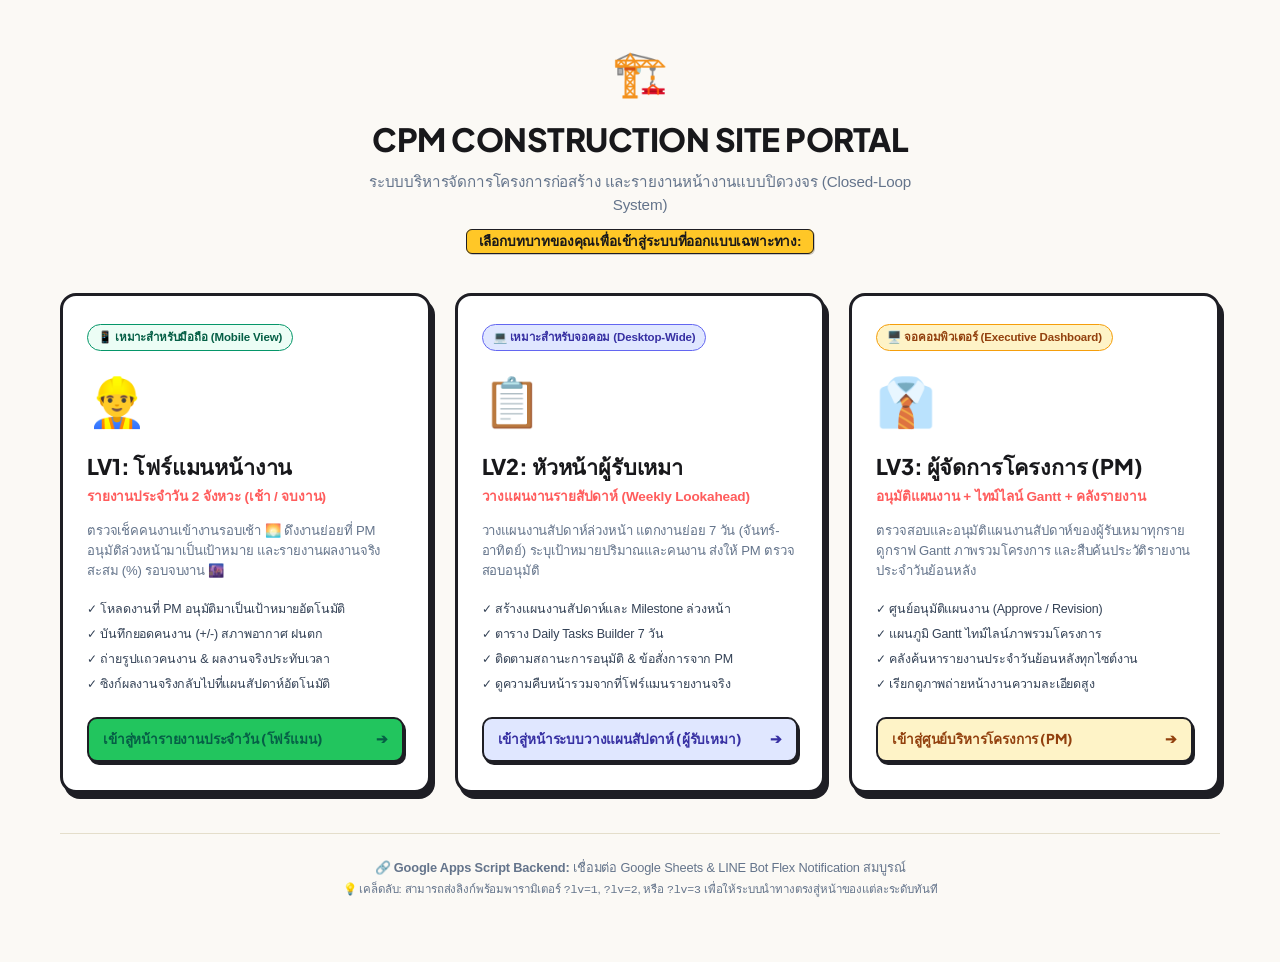
==== commit 80208891: "feat: separate HTML pages for LV1 Foreman (mobile), LV2 Subcontractor (desktop), and LV3 PM (dashboa" ====
--- a/index.html
+++ b/index.html
@@ -2,544 +2,124 @@
 <html lang="th">
 <head>
   <meta charset="UTF-8">
-  <meta name="viewport" content="width=device-width, initial-scale=1.0, maximum-scale=1.0, user-scalable=no">
-  <title>ระบบรายงานประจำวันหน้างาน (Foreman Site) | เปิดงานเช้า & รายงานจบงาน</title>
-  <meta name="description" content="ระบบรายงานประจำวันหน้างานก่อสร้างสำหรับโฟร์แมน 2 จังหวะ: เปิดงานตอนเช้า (งานที่คาดการณ์) และรายงานจบงานตอนเย็น เชื่อมต่อ LINE LIFF และ GAS">
-  
-  <!-- Fonts -->
+  <meta name="viewport" content="width=device-width, initial-scale=1.0">
+  <title>ระบบบริหารโครงการก่อสร้าง | CPM Site Management Portal</title>
   <link rel="preconnect" href="https://fonts.googleapis.com">
   <link rel="preconnect" href="https://fonts.gstatic.com" crossorigin>
-  <link href="https://fonts.googleapis.com/css2?family=Plus+Jakarta+Sans:wght@500;600;700;800&family=Inter:wght@400;500;600;700&family=Prompt:wght@300;400;500;600;700&display=swap" rel="stylesheet">
-  
-  <!-- LINE LIFF SDK (v2) -->
-  <script charset="utf-8" src="https://static.line-scdn.net/liff/edge/2/sdk.js"></script>
-  
-  <!-- CSS Stylesheet -->
+  <link href="https://fonts.googleapis.com/css2?family=Plus+Jakarta+Sans:wght@400;500;600;700;800&family=Sarabun:wght@300;400;500;600;700;800&display=swap" rel="stylesheet">
   <link rel="stylesheet" href="css/style.css">
+  <script>
+    // Smart Router: Auto-redirect based on Level Query Parameter
+    (function() {
+      try {
+        const urlParams = new URLSearchParams(window.location.search);
+        const lv = (urlParams.get('lv') || '').toLowerCase();
+        const role = (urlParams.get('role') || '').toLowerCase();
+
+        const query = window.location.search;
+
+        if (lv === '1' || lv === 'lv1' || role.includes('foreman') || role.includes('โฟร์แมน')) {
+          window.location.replace('foreman.html' + query);
+        } else if (lv === '2' || lv === 'lv2' || role.includes('sub') || role.includes('ผู้รับเหมา')) {
+          window.location.replace('weekly-plan.html' + query);
+        } else if (lv === '3' || lv === 'lv3' || role.includes('pm') || role.includes('ผู้จัดการ')) {
+          window.location.replace('pm-center.html' + query);
+        }
+      } catch (e) {}
+    })();
+  </script>
 </head>
-<body>
+<body class="portal-body">
 
-  <!-- Toast Notification Container -->
-  <div id="toast-container" class="toast-container"></div>
-
-  <!-- Mobile App Wrapper -->
-  <div class="mobile-container">
-    
-    <!-- Top Bar -->
-    <header class="app-header">
-      <div class="header-top">
-        <div class="brand-greeting">
-          <span class="greeting-sub" id="greeting-sub">👋 สวัสดีครับ,</span>
-          <h1 id="greeting-title">รายงานหน้างานวันนี้</h1>
-        </div>
-        <div class="header-badge" id="shift-badge-top">🌅 รอบเช้า</div>
+  <div class="portal-wrapper">
+    <!-- Portal Header -->
+    <header class="portal-header">
+      <div class="brand-logo" style="font-size: 2.8rem; margin-bottom: 0.5rem;">🏗️</div>
+      <h1 class="portal-title">CPM CONSTRUCTION SITE PORTAL</h1>
+      <p class="portal-subtitle">ระบบบริหารจัดการโครงการก่อสร้าง และรายงานหน้างานแบบปิดวงจร (Closed-Loop System)</p>
+      <div style="margin-top: 0.75rem;">
+        <span class="user-company-badge" style="font-size: 0.85rem; padding: 4px 12px;">เลือกบทบาทของคุณเพื่อเข้าสู่ระบบที่ออกแบบเฉพาะทาง:</span>
       </div>
-      
-      <div class="header-subinfo">
-        <div class="project-pill" id="project-pill" title="คลิกเพื่อเลือกหรือเปลี่ยนโครงการก่อสร้าง">🏢 โครงการ: <strong id="display-project-name">-</strong> <span class="pill-arrow">▾</span></div>
-      </div>
-
-      <!-- Horizontal Calendar Date Strip (Inspired by reference design) -->
-      <div class="date-strip-wrapper">
-        <div class="date-strip" id="horizontal-date-strip">
-          <!-- Dynamically injected by JS -->
-        </div>
-      </div>
-
-      <!-- Hidden standard date display for backwards compatibility with js -->
-      <div style="display: none;">
-        <strong id="display-report-date">18 ก.ย. 2026</strong>
-      </div>
-
     </header>
 
-    <!-- Main Navigation Tabs: รายงานหน้างาน / แผนงานสัปดาห์ / ศูนย์อนุมัติ PM -->
-    <nav class="main-system-nav" id="main-system-nav">
-      <button type="button" class="nav-tab-btn active" data-view="panel-daily-report" id="btn-nav-daily">
-        <span class="nav-tab-icon">🏗️</span>
-        <span class="nav-tab-label">รายงานหน้างาน</span>
-      </button>
-      <button type="button" class="nav-tab-btn" data-view="panel-weekly-planning" id="btn-nav-weekly">
-        <span class="nav-tab-icon">📋</span>
-        <span class="nav-tab-label">แผนงานสัปดาห์</span>
-      </button>
-      <button type="button" class="nav-tab-btn" data-view="panel-pm-center" id="btn-nav-pm">
-        <span class="nav-tab-icon">👔</span>
-        <span class="nav-tab-label">อนุมัติแผน (PM)</span>
-        <span class="nav-badge-pill" id="pm-pending-badge" style="display: none;">0</span>
-      </button>
-    </nav>
+    <!-- Role Cards Grid (3 Levels) -->
+    <div class="portal-grid">
 
-    <!-- Main Content Body -->
-    <main class="app-main">
+      <!-- Card 1: LV1 โฟร์แมนหน้างาน -->
+      <a href="foreman.html" class="portal-card portal-card-lv1">
+        <div class="portal-card-badge">📱 เหมาะสำหรับมือถือ (Mobile View)</div>
+        <div class="portal-card-icon">👷‍♂️</div>
+        <h2 class="portal-card-title">LV1: โฟร์แมนหน้างาน</h2>
+        <div class="portal-card-role">รายงานประจำวัน 2 จังหวะ (เช้า / จบงาน)</div>
+        <p class="portal-card-desc">
+          ตรวจเช็คคนงานเข้างานรอบเช้า 🌅 ดึงงานย่อยที่ PM อนุมัติล่วงหน้ามาเป็นเป้าหมาย และรายงานผลงานจริงสะสม (%) รอบจบงาน 🌆
+        </p>
+        <div class="portal-features-list">
+          <div>✓ โหลดงานที่ PM อนุมัติมาเป็นเป้าหมายอัตโนมัติ</div>
+          <div>✓ บันทึกยอดคนงาน (+/-) สภาพอากาศ ฝนตก</div>
+          <div>✓ ถ่ายรูปแถวคนงาน & ผลงานจริงประทับเวลา</div>
+          <div>✓ ซิงก์ผลงานจริงกลับไปที่แผนสัปดาห์อัตโนมัติ</div>
+        </div>
+        <div class="portal-card-btn lv1-btn">
+          <span>เข้าสู่หน้ารายงานประจำวัน (โฟร์แมน)</span>
+          <span>➔</span>
+        </div>
+      </a>
 
-      <!-- 1. LINE Profile & UID Binding Card -->
-      <section class="card line-card">
-        <div class="card-inner">
-          <div class="line-user-profile">
-            <div class="avatar-wrap">
-              <img id="line-avatar" src="https://images.unsplash.com/photo-1535713875002-d1d0cf377fde?w=120&auto=format&fit=crop&q=80" alt="Avatar" class="line-avatar-img">
-              <span id="line-status-dot" class="status-dot online"></span>
-            </div>
-            <div class="line-info-meta">
-              <div class="line-name-row">
-                <strong id="line-display-name">-</strong>
-                <span id="line-mode-badge" class="line-badge">🟢 LINE UID</span>
-                <button type="button" class="btn-sync-inline" id="btn-sync-profile" title="กดเพื่อซิงก์ข้อมูลล่าสุดจาก Google Sheets">🔄 ซิงก์ชีต</button>
-              </div>
-              <div class="line-role-row" id="line-role-row">
-                <span class="user-role-badge" id="line-role-text">-</span>
-                <span class="user-company-badge" id="line-company-text">-</span>
-              </div>
-              <div class="line-uid-row">
-                <span>UID:</span>
-                <code id="line-uid-text">-</code>
-              </div>
-            </div>
-          </div>
+      <!-- Card 2: LV2 หัวหน้าผู้รับเหมา -->
+      <a href="weekly-plan.html" class="portal-card portal-card-lv2">
+        <div class="portal-card-badge" style="background: #e0e7ff; color: #3730a3; border-color: #6366f1;">💻 เหมาะสำหรับจอคอม (Desktop-Wide)</div>
+        <div class="portal-card-icon">📋</div>
+        <h2 class="portal-card-title">LV2: หัวหน้าผู้รับเหมา</h2>
+        <div class="portal-card-role">วางแผนงานรายสัปดาห์ (Weekly Lookahead)</div>
+        <p class="portal-card-desc">
+          วางแผนงานสัปดาห์ล่วงหน้า แตกงานย่อย 7 วัน (จันทร์-อาทิตย์) ระบุเป้าหมายปริมาณและคนงาน ส่งให้ PM ตรวจสอบอนุมัติ
+        </p>
+        <div class="portal-features-list">
+          <div>✓ สร้างแผนงานสัปดาห์และ Milestone ล่วงหน้า</div>
+          <div>✓ ตาราง Daily Tasks Builder 7 วัน</div>
+          <div>✓ ติดตามสถานะการอนุมัติ & ข้อสั่งการจาก PM</div>
+          <div>✓ ดูความคืบหน้ารวมจากที่โฟร์แมนรายงานจริง</div>
         </div>
-      </section>
+        <div class="portal-card-btn lv2-btn">
+          <span>เข้าสู่หน้าระบบวางแผนสัปดาห์ (ผู้รับเหมา)</span>
+          <span>➔</span>
+        </div>
+      </a>
 
-      <!-- 1. Panel: รายงานประจำวันหน้างาน (สำหรับโฟร์แมน) -->
-      <div id="panel-daily-report" class="app-view-panel active">
+      <!-- Card 3: LV3 ผู้จัดการโครงการ PM -->
+      <a href="pm-center.html" class="portal-card portal-card-lv3">
+        <div class="portal-card-badge" style="background: #fef3c7; color: #92400e; border-color: #f59e0b;">🖥️ จอคอมพิวเตอร์ (Executive Dashboard)</div>
+        <div class="portal-card-icon">👔</div>
+        <h2 class="portal-card-title">LV3: ผู้จัดการโครงการ (PM)</h2>
+        <div class="portal-card-role">อนุมัติแผนงาน + ไทม์ไลน์ Gantt + คลังรายงาน</div>
+        <p class="portal-card-desc">
+          ตรวจสอบและอนุมัติแผนงานสัปดาห์ของผู้รับเหมาทุกราย ดูกราฟ Gantt ภาพรวมโครงการ และสืบค้นประวัติรายงานประจำวันย้อนหลัง
+        </p>
+        <div class="portal-features-list">
+          <div>✓ ศูนย์อนุมัติแผนงาน (Approve / Revision)</div>
+          <div>✓ แผนภูมิ Gantt ไทม์ไลน์ภาพรวมโครงการ</div>
+          <div>✓ คลังค้นหารายงานประจำวันย้อนหลังทุกไซต์งาน</div>
+          <div>✓ เรียกดูภาพถ่ายหน้างานความละเอียดสูง</div>
+        </div>
+        <div class="portal-card-btn lv3-btn">
+          <span>เข้าสู่ศูนย์บริหารโครงการ (PM)</span>
+          <span>➔</span>
+        </div>
+      </a>
 
-        <!-- SHIFT MODE SWITCHER (แท็บสลับรอบเช้า vs รอบจบงาน) -->
-        <div class="shift-switcher-container">
-          <button type="button" class="shift-tab active" id="tab-morning-shift" data-shift="morning">
-            <span class="shift-emoji">🌅</span>
-            <div class="shift-text">
-              <strong>เปิดงานตอนเช้า</strong>
-              <span>งานที่คาดการณ์วันนี้</span>
-            </div>
-          </button>
-          <button type="button" class="shift-tab" id="tab-evening-shift" data-shift="evening">
-            <span class="shift-emoji">🌆</span>
-            <div class="shift-text">
-              <strong>รายงานจบงาน</strong>
-              <span>ผลงานจริงเทียบแผน</span>
-            </div>
-          </button>
-        </div>
-
-        <!-- Banner แจ้งเตือน: มีงานย่อยที่ PM อนุมัติแล้วสำหรับวันนี้ พร้อมปุ่มดึงเข้าตาราง -->
-        <div class="approved-tasks-banner" id="approved-tasks-banner" style="display: none;">
-          <div class="approved-banner-left">
-            <span class="banner-icon">🎯</span>
-            <div class="banner-content">
-              <strong id="approved-banner-title">มีแผนงานย่อยที่ PM อนุมัติแล้วสำหรับวันนี้</strong>
-              <p id="approved-banner-desc">คลิกปุ่มเพื่อดึงงานย่อยเข้าสู่รายงานเปิดงานรอบเช้าอัตโนมัติ</p>
-            </div>
-          </div>
-          <button type="button" class="btn-import-approved" id="btn-import-approved">
-            📥 ดึงงานที่อนุมัติแล้ว
-          </button>
-        </div>
-
-        <!-- Notification Banner for Evening mode showing morning plan status -->
-        <div class="morning-plan-banner" id="morning-plan-banner" style="display: none;">
-          <span class="banner-icon">💡</span>
-          <div class="banner-content">
-            <strong>ดึงรายการงานที่คาดการณ์จากรอบเช้าแล้ว</strong>
-            <p>คุณสามารถประเมินผลงานจริง (%) และปริมาณงานที่ทำได้จริงเทียบกับเป้าหมาย</p>
-          </div>
-        </div>
-
-        <!-- 3. Weather Condition -->
-        <section class="card">
-        <div class="card-header">
-          <div class="card-title">
-            <span class="icon">☀️</span>
-            <h2 id="weather-section-title">สภาพอากาศตอนเปิดงาน</h2>
-          </div>
-        </div>
-        <div class="card-body">
-          <div class="weather-selector-grid">
-            <button type="button" class="weather-btn active" data-type="sunny" data-text="☀️ ท้องฟ้าแจ่มใส แดดจัดทั้งวัน">
-              <span class="w-emoji">☀️</span>
-              <span class="w-label">แดดจัด ทำงานปกติ</span>
-            </button>
-            <button type="button" class="weather-btn" data-type="cloudy" data-text="⛅ มีเมฆมาก ลมสงบ">
-              <span class="w-emoji">⛅</span>
-              <span class="w-label">มีเมฆมาก ลมสงบ</span>
-            </button>
-            <button type="button" class="weather-btn" data-type="rain_light" data-text="🌧️ ฝนตกชั่วคราว (หยุดงาน 1 ชม.)">
-              <span class="w-emoji">🌧️</span>
-              <span class="w-label">ฝนตกหยุดชั่วคราว</span>
-            </button>
-            <button type="button" class="weather-btn" data-type="rain_heavy" data-text="⛈️ ฝนตกหนัก น้ำท่วมขังหลุมงาน">
-              <span class="w-emoji">⛈️</span>
-              <span class="w-label">ฝนตกหนัก น้ำท่วม</span>
-            </button>
-          </div>
-
-          <!-- Rain delay hours stepper -->
-          <div class="rain-hours-box" id="rain-hours-box">
-            <span class="rain-label" id="rain-hours-label">เวลาที่หยุดงานจากฝนตก:</span>
-            <div class="stepper-wrap">
-              <button type="button" class="btn-step" id="btn-rain-minus">-</button>
-              <span class="step-value" id="rain-hours-val">0 ชม.</span>
-              <button type="button" class="btn-step" id="btn-rain-plus">+</button>
-            </div>
-          </div>
-        </div>
-      </section>
-
-      <!-- 4. Workforce Counts (+ / - Steppers) -->
-      <section class="card">
-        <div class="card-header">
-          <div class="card-title">
-            <span class="icon">👥</span>
-            <h2 id="workforce-section-title">ยอดกำลังพลเข้างานรอบเช้า (ปุ่ม + -)</h2>
-          </div>
-          <div class="total-workers-pill">
-            รวม: <strong id="total-workers-sum">25</strong> คน
-          </div>
-        </div>
-        <div class="card-body">
-          <div class="worker-stepper-list">
-            
-            <!-- Foreman -->
-            <div class="worker-row">
-              <div class="worker-meta">
-                <span class="worker-title">โฟร์แมน / หัวหน้าช่าง</span>
-                <span class="worker-sub">ควบคุมและตรวจสอบคุณภาพ</span>
-              </div>
-              <div class="stepper-wrap">
-                <button type="button" class="btn-step" data-role="foreman" data-delta="-1">-</button>
-                <span class="step-value" id="count-foreman">2</span>
-                <button type="button" class="btn-step" data-role="foreman" data-delta="1">+</button>
-              </div>
-            </div>
-
-            <!-- Skilled Workers -->
-            <div class="worker-row">
-              <div class="worker-meta">
-                <span class="worker-title">ช่างฝีมือ (ผูกเหล็ก/ช่างไม้/ปูน)</span>
-                <span class="worker-sub">ช่างชำนาญการเฉพาะทาง</span>
-              </div>
-              <div class="stepper-wrap">
-                <button type="button" class="btn-step" data-role="skilled_workers" data-delta="-1">-</button>
-                <span class="step-value" id="count-skilled_workers">8</span>
-                <button type="button" class="btn-step" data-role="skilled_workers" data-delta="1">+</button>
-              </div>
-            </div>
-
-            <!-- General Labor -->
-            <div class="worker-row">
-              <div class="worker-meta">
-                <span class="worker-title">แรงงานทั่วไป (กรรมกร)</span>
-                <span class="worker-sub">งานขนย้าย ขุดดิน ผสมปูน</span>
-              </div>
-              <div class="stepper-wrap">
-                <button type="button" class="btn-step" data-role="general_labor" data-delta="-1">-</button>
-                <span class="step-value" id="count-general_labor">14</span>
-                <button type="button" class="btn-step" data-role="general_labor" data-delta="1">+</button>
-              </div>
-            </div>
-
-            <!-- Safety Officer -->
-            <div class="worker-row">
-              <div class="worker-meta">
-                <span class="worker-title">จป. ความปลอดภัย</span>
-                <span class="worker-sub">ตรวจความปลอดภัยหน้างาน</span>
-              </div>
-              <div class="stepper-wrap">
-                <button type="button" class="btn-step" data-role="safety_officer" data-delta="-1">-</button>
-                <span class="step-value" id="count-safety_officer">1</span>
-                <button type="button" class="btn-step" data-role="safety_officer" data-delta="1">+</button>
-              </div>
-            </div>
-
-          </div>
-        </div>
-      </section>
-
-      <!-- 5. Dynamic Tasks List (งานที่คาดการณ์ / ผลงานจริง) -->
-      <section class="card">
-        <div class="card-header flex-between">
-          <div class="card-title">
-            <span class="icon" id="tasks-icon">📋</span>
-            <h2 id="tasks-section-title">งานที่คาดการณ์ว่าจะทำวันนี้</h2>
-          </div>
-          <span class="badge-hint" id="tasks-badge-hint">กด + เพิ่มแผนงาน</span>
-        </div>
-        <div class="card-body">
-          <div id="dynamic-tasks-container" class="dynamic-tasks-container">
-            <!-- Dynamic task rows will be injected here -->
-          </div>
-
-          <!-- Add Task Button -->
-          <button type="button" class="btn-add-task" id="btn-add-task-row">
-            <span id="btn-add-task-text">➕ กดเพิ่มงานที่คาดการณ์วันนี้</span>
-          </button>
-        </div>
-      </section>
-
-      <!-- 6. Site Photo Upload (Phone Camera & Canvas Compression) -->
-      <section class="card">
-        <div class="card-header flex-between">
-          <div class="card-title">
-            <span class="icon">📸</span>
-            <h2 id="photo-section-title">ภาพถ่ายแถวเปิดงาน / Safety Talk</h2>
-          </div>
-          <span class="photo-counter" id="photo-counter">1 รูป</span>
-        </div>
-        <div class="card-body">
-          
-          <!-- Camera click area -->
-          <div class="camera-trigger" id="camera-trigger-btn">
-            <div class="camera-circle">📷</div>
-            <div class="camera-text">
-              <strong id="camera-trigger-title">แตะถ่ายรูปแถวคนงาน หรือหน้างาน</strong>
-              <p id="camera-trigger-desc">ระบบจะประทับวันที่ เวลา รอบกะ และ LINE UID อัตโนมัติ</p>
-            </div>
-          </div>
-          <input type="file" id="camera-file-input" accept="image/*" capture="environment" multiple style="display: none;">
-
-          <!-- Preset sample photos -->
-          <div class="sample-photos-row">
-            <button type="button" class="btn-sample" id="btn-sample-morning">+ รูปแถว Safety เช้า</button>
-            <button type="button" class="btn-sample" id="btn-sample-foundation">+ รูปผลงานหน้างาน</button>
-          </div>
-
-          <!-- Photos Preview Grid -->
-          <div class="photos-preview-grid" id="photos-preview-grid">
-            <!-- Rendered via JS -->
-          </div>
-        </div>
-      </section>
-
-      <!-- 7. Machinery Used -->
-      <section class="card">
-        <div class="card-header flex-between">
-          <div class="card-title">
-            <span class="icon">🚜</span>
-            <h2 id="machinery-section-title">เครื่องจักรที่พร้อมใช้งานวันนี้</h2>
-          </div>
-          <span class="badge-hint" id="machinery-counter-badge">เลือกแล้ว 0 เครื่อง</span>
-        </div>
-        <div class="card-body">
-          <!-- Input row: ให้โฟร์แมนพิมพ์เพิ่มเครื่องจักรเองได้ -->
-          <div class="add-item-row">
-            <input type="text" id="input-new-machinery" class="form-input add-item-input" placeholder="พิมพ์ชื่อเครื่องจักร เช่น ทาวเวอร์เครน, รถกระเช้า...">
-            <button type="button" id="btn-add-machinery" class="btn-add-item">
-              <span>➕ เพิ่ม</span>
-            </button>
-          </div>
-
-          <div class="chips-grid" id="machinery-chips-grid" style="margin-top: 0.75rem;">
-            <!-- Rendered via JS -->
-          </div>
-        </div>
-      </section>
-
-      <!-- 8. Issues & Notes (Evening emphasis) -->
-      <section class="card" id="issues-card-section">
-        <div class="card-header">
-          <div class="card-title">
-            <span class="icon">⚠️</span>
-            <h2 id="issues-section-title">ข้อสังเกต / ปัญหาอุปสรรคหน้างาน</h2>
-          </div>
-        </div>
-        <div class="card-body">
-          <div class="quick-tags-grid" id="issues-tags-grid">
-            <!-- Quick tag buttons -->
-          </div>
-          <div class="form-group" style="margin-top: 0.75rem;">
-            <label for="custom-issue-text" id="custom-issue-label" style="font-size: 0.75rem; color: var(--text-muted);">รายละเอียดเพิ่มเติมถึง PM เจ้าของโครงการ:</label>
-            <textarea id="custom-issue-text" class="form-textarea" placeholder="ระบุสิ่งที่ต้องการให้ประสานงาน หรือปัญหาที่พบ..." rows="3"></textarea>
-          </div>
-        </div>
-      </section>
-
-      </div><!-- End panel-daily-report -->
-
-      <!-- 2. Panel: แผนงานรายสัปดาห์ (สำหรับหัวหน้าผู้รับเหมา) -->
-      <div id="panel-weekly-planning" class="app-view-panel" style="display: none;">
-        <section class="card">
-          <div class="card-header flex-between">
-            <div class="card-title">
-              <span class="icon">📋</span>
-              <h2>แผนงานรายสัปดาห์ (Weekly Lookahead)</h2>
-            </div>
-            <button type="button" class="btn-sync-inline" id="btn-open-new-plan-modal" style="background: var(--accent-mint); color: #065f46; font-weight: 800; border-color: var(--border-dark);">
-              ➕ สร้างแผนสัปดาห์
-            </button>
-          </div>
-          <div class="card-body">
-            <p style="font-size: 0.78rem; color: var(--text-muted); margin-bottom: 0.75rem;">
-              หัวหน้าผู้รับเหมาวางแผนงานภาพรวมประจำสัปดาห์และแตกงานย่อยในแต่ละวัน เพื่อส่งให้ PM อนุมัติ
-            </p>
-            <div id="weekly-plans-container" class="weekly-plans-container">
-              <div style="text-align: center; padding: 2rem 0; color: var(--text-muted); font-size: 0.85rem;">
-                ⏳ กำลังโหลดรายการแผนงานจาก Google Sheets...
-              </div>
-            </div>
-          </div>
-        </section>
-      </div>
-
-      <!-- 3. Panel: ศูนย์อนุมัติแผนงาน (สำหรับ PM) -->
-      <div id="panel-pm-center" class="app-view-panel" style="display: none;">
-        <section class="card">
-          <div class="card-header flex-between">
-            <div class="card-title">
-              <span class="icon">👔</span>
-              <h2>ศูนย์พิจารณาและอนุมัติแผนงาน (PM Center)</h2>
-            </div>
-            <span class="badge-hint" id="pm-total-badge">0 แผน</span>
-          </div>
-          <div class="card-body">
-            <div class="quick-tags-grid" id="pm-filter-chips" style="margin-bottom: 0.75rem;">
-              <button type="button" class="tag-chip active" data-filter="all">ทั้งหมด</button>
-              <button type="button" class="tag-chip" data-filter="Pending">🟡 รออนุมัติ</button>
-              <button type="button" class="tag-chip" data-filter="Approved">🟢 อนุมัติแล้ว</button>
-              <button type="button" class="tag-chip" data-filter="Revision">🔴 ส่งกลับแก้ไข</button>
-            </div>
-            <div id="pm-plans-container" class="pm-plans-container">
-              <div style="text-align: center; padding: 2rem 0; color: var(--text-muted); font-size: 0.85rem;">
-                ⏳ กำลังโหลดรายการแผนงานที่ต้องพิจารณา...
-              </div>
-            </div>
-          </div>
-        </section>
-      </div>
-
-    </main>
-
-    <!-- Bottom Action Bar (Fixed) -->
-    <div class="bottom-action-bar">
-      <button type="button" class="btn-submit-report morning" id="btn-submit-daily-report">
-        <span id="btn-submit-text">ส่งรายงานเปิดงานตอนเช้า</span>
-      </button>
     </div>
 
+    <!-- System Connection Footer -->
+    <footer class="portal-footer">
+      <div style="font-size: 0.8rem; color: var(--text-muted);">
+        🔗 <strong>Google Apps Script Backend:</strong> เชื่อมต่อ Google Sheets & LINE Bot Flex Notification สมบูรณ์
+      </div>
+      <div style="font-size: 0.72rem; color: var(--text-muted); margin-top: 4px;">
+        💡 เคล็ดลับ: สามารถส่งลิงก์พร้อมพารามิเตอร์ <code>?lv=1</code>, <code>?lv=2</code>, หรือ <code>?lv=3</code> เพื่อให้ระบบนำทางตรงสู่หน้าของแต่ละระดับทันที
+      </div>
+    </footer>
   </div>
 
-  <!-- Project Selector Modal (เลือกโครงการ) -->
-  <div class="modal-backdrop" id="modal-project-selector">
-    <div class="modal-card">
-      <div class="modal-header">
-        <div class="modal-title">
-          <span class="icon">🏢</span>
-          <h3>เลือกโครงการก่อสร้าง</h3>
-        </div>
-        <button type="button" class="modal-close-btn" id="btn-close-project-modal" title="ปิด">×</button>
-      </div>
-      <div class="modal-body">
-        <p style="font-size: 0.8rem; color: var(--text-muted); margin-bottom: 0.25rem;">
-          เลือกโครงการที่ต้องการบันทึกรายงานหน้างาน:
-        </p>
-        <div id="projects-list-container" class="projects-list-container">
-          <div style="text-align: center; padding: 1.5rem; color: var(--text-muted); font-size: 0.85rem;">
-            ⏳ กำลังโหลดรายชื่อโครงการจาก Google Sheets...
-          </div>
-        </div>
-      </div>
-    </div>
-  <!-- Modal: สร้างแผนงานสัปดาห์และงานย่อยใหม่ -->
-  <div class="modal-backdrop" id="modal-new-weekly-plan">
-    <div class="modal-card" style="max-width: 580px;">
-      <div class="modal-header">
-        <div class="modal-title">
-          <span class="icon">📋</span>
-          <h3>สร้างแผนงานรายสัปดาห์ & งานย่อย</h3>
-        </div>
-        <button type="button" class="modal-close-btn" id="btn-close-plan-modal" title="ปิด">×</button>
-      </div>
-      <div class="modal-body" style="max-height: 80vh; overflow-y: auto;">
-        <div style="background: var(--bg-card-subtle); padding: 8px 12px; border-radius: var(--radius-xs); margin-bottom: 0.75rem; font-size: 0.78rem;">
-          <div>🏢 <strong>บริษัทผู้รับเหมา:</strong> <span id="modal-plan-company">-</span></div>
-          <div>📍 <strong>โครงการ:</strong> <span id="modal-plan-project">-</span></div>
-        </div>
-
-        <div style="display: grid; grid-template-columns: 1fr 1fr; gap: 0.5rem; margin-bottom: 0.5rem;">
-          <div>
-            <label style="font-size: 0.72rem; color: var(--text-muted); display: block; margin-bottom: 2px;">วันเริ่มต้นสัปดาห์:</label>
-            <input type="date" id="input-plan-start-date" class="form-input" style="font-size: 0.8rem;">
-          </div>
-          <div>
-            <label style="font-size: 0.72rem; color: var(--text-muted); display: block; margin-bottom: 2px;">วันสิ้นสุดสัปดาห์:</label>
-            <input type="date" id="input-plan-end-date" class="form-input" style="font-size: 0.8rem;">
-          </div>
-        </div>
-
-        <div style="margin-bottom: 0.5rem;">
-          <label style="font-size: 0.72rem; color: var(--text-muted); display: block; margin-bottom: 2px;">ชื่อสัปดาห์ / ป้ายกำกับ:</label>
-          <input type="text" id="input-plan-week-label" class="form-input" placeholder="เช่น สัปดาห์ที่ 39 (22-28 ก.ย. 2026)">
-        </div>
-
-        <div style="margin-bottom: 0.85rem;">
-          <label style="font-size: 0.72rem; color: var(--text-muted); display: block; margin-bottom: 2px;">เป้าหมายหลักประจำสัปดาห์ (Weekly Milestone):</label>
-          <textarea id="input-plan-objective" class="form-textarea" rows="2" placeholder="เช่น ตัดหัวเข็มและเทลีนฐานราก F1-F4 และตอม่อ C1 ทั้งหมด"></textarea>
-        </div>
-
-        <!-- Daily Tasks Builder -->
-        <div style="border-top: 2px dashed var(--border-subtle); padding-top: 0.75rem;">
-          <div style="display: flex; justify-content: space-between; align-items: center; margin-bottom: 0.5rem;">
-            <strong style="font-size: 0.82rem; color: var(--text-heading);">⚡ งานย่อยแต่ละวัน (Daily Tasks)</strong>
-            <span id="modal-tasks-counter" style="font-size: 0.72rem; color: var(--text-muted);">0 รายการ</span>
-          </div>
-
-          <!-- Add task mini form -->
-          <div style="background: #f8fafc; border: 1.5px solid var(--border-subtle); border-radius: var(--radius-xs); padding: 8px; margin-bottom: 0.65rem;">
-            <div style="display: grid; grid-template-columns: 1fr 1fr; gap: 0.4rem; margin-bottom: 0.4rem;">
-              <div>
-                <label style="font-size: 0.68rem; color: var(--text-muted); display: block;">วันที่ทำงาน:</label>
-                <input type="date" id="input-subtask-date" class="form-input" style="font-size: 0.75rem; padding: 4px 6px;">
-              </div>
-              <div>
-                <label style="font-size: 0.68rem; color: var(--text-muted); display: block;">หมวดงาน:</label>
-                <input type="text" id="input-subtask-cat" class="form-input" placeholder="เช่น โครงสร้างฐานราก" style="font-size: 0.75rem; padding: 4px 6px;">
-              </div>
-            </div>
-
-            <div style="margin-bottom: 0.4rem;">
-              <label style="font-size: 0.68rem; color: var(--text-muted); display: block;">ชื่องานและโซนพื้นที่:</label>
-              <input type="text" id="input-subtask-name" class="form-input" placeholder="เช่น ตัดหัวเข็ม F1-F4 โซนทิศเหนือ" style="font-size: 0.78rem; padding: 5px 6px;">
-            </div>
-
-            <div style="margin-bottom: 0.4rem;">
-              <label style="font-size: 0.68rem; color: var(--text-muted); display: block;">รายละเอียดขั้นตอนงาน:</label>
-              <input type="text" id="input-subtask-desc" class="form-input" placeholder="เช่น สกัดคอนกรีตส่วนเกิน เทลีนหนา 10 ซม." style="font-size: 0.75rem; padding: 4px 6px;">
-            </div>
-
-            <div style="display: grid; grid-template-columns: 1fr 1fr 1fr; gap: 0.4rem; margin-bottom: 0.4rem;">
-              <div>
-                <label style="font-size: 0.68rem; color: var(--text-muted); display: block;">เป้าหมายปริมาณ:</label>
-                <input type="text" id="input-subtask-qty" class="form-input" placeholder="เช่น 8 ต้น" style="font-size: 0.75rem; padding: 4px 6px;">
-              </div>
-              <div>
-                <label style="font-size: 0.68rem; color: var(--text-muted); display: block;">แผนคนงาน (คน):</label>
-                <input type="number" id="input-subtask-workers" class="form-input" min="0" value="5" style="font-size: 0.75rem; padding: 4px 6px;">
-              </div>
-              <div>
-                <label style="font-size: 0.68rem; color: var(--text-muted); display: block;">เครื่องจักร/อุปกรณ์:</label>
-                <input type="text" id="input-subtask-machinery" class="form-input" placeholder="สกัดลม 2 ตัว" style="font-size: 0.75rem; padding: 4px 6px;">
-              </div>
-            </div>
-
-            <button type="button" class="btn-add-item" id="btn-add-subtask-to-list" style="width: 100%; padding: 6px; font-size: 0.75rem; justify-content: center;">
-              ➕ บันทึกงานย่อยนี้ลงแผน
-            </button>
-          </div>
-
-          <div id="modal-added-tasks-list" style="display: flex; flex-direction: column; gap: 4px;">
-            <!-- Rendered via JS -->
-          </div>
-        </div>
-      </div>
-      <div class="modal-footer" style="padding: 0.75rem 1rem; border-top: 1px solid var(--border-subtle); display: flex; justify-content: flex-end; gap: 0.5rem;">
-        <button type="button" class="btn-cancel" id="btn-cancel-new-plan">ยกเลิก</button>
-        <button type="button" class="btn-save" id="btn-submit-weekly-plan" style="background: var(--accent-mint); color: #065f46; font-weight: 800;">
-          🚀 ยื่นแผนงานสัปดาห์ (ส่งให้ PM อนุมัติ)
-        </button>
-      </div>
-    </div>
-  </div>
-
-  <!-- JavaScript Application Modules -->
-  <script type="module" src="js/gas_service.js"></script>
-  <script type="module" src="js/app.js"></script>
 </body>
 </html>
--- a/css/style.css
+++ b/css/style.css
@@ -1986,3 +1986,428 @@
   margin-left: 4px;
 }
 
+/* ==========================================================================
+   Top Role Switcher Toolbar (Quick Testing / Navigation across Levels)
+   ========================================================================== */
+.top-role-nav {
+  background: #0f172a;
+  color: #ffffff;
+  border-bottom: 2px solid #000000;
+  padding: 6px 12px;
+  font-size: 0.76rem;
+  position: sticky;
+  top: 0;
+  z-index: 1000;
+}
+
+.role-nav-inner {
+  max-width: 500px;
+  margin: 0 auto;
+  display: flex;
+  justify-content: space-between;
+  align-items: center;
+  gap: 8px;
+}
+
+.role-nav-inner.desktop-wide {
+  max-width: 1300px;
+}
+
+.role-badge-current {
+  display: flex;
+  align-items: center;
+  gap: 6px;
+  font-family: var(--font-heading);
+}
+
+.dot-online {
+  width: 8px;
+  height: 8px;
+  background: #10b981;
+  border-radius: 50%;
+  display: inline-block;
+}
+
+.role-links-group {
+  display: flex;
+  gap: 6px;
+}
+
+.nav-role-btn {
+  background: rgba(255, 255, 255, 0.12);
+  color: #f1f5f9;
+  text-decoration: none;
+  font-size: 0.7rem;
+  font-weight: 700;
+  padding: 3px 8px;
+  border-radius: 4px;
+  border: 1px solid rgba(255, 255, 255, 0.2);
+  transition: all 0.15s;
+  white-space: nowrap;
+}
+
+.nav-role-btn:hover {
+  background: #ffffff;
+  color: #0f172a;
+}
+
+/* ==========================================================================
+   Role-Based Frame Layouts (Mobile vs Desktop)
+   ========================================================================== */
+.mode-foreman-mobile .mobile-frame {
+  max-width: 500px;
+  margin: 0 auto;
+  padding: 0.75rem;
+}
+
+.mode-subcontractor-desktop .desktop-frame {
+  max-width: 1200px;
+  margin: 0 auto;
+  padding: 1.25rem;
+}
+
+.mode-pm-desktop .desktop-frame {
+  max-width: 1400px;
+  margin: 0 auto;
+  padding: 1.25rem;
+}
+
+.desktop-header {
+  padding: 1rem 1.25rem;
+  border-radius: var(--radius-md);
+  margin-bottom: 1rem;
+}
+
+/* Status Banner states */
+.approved-tasks-banner.approved-active {
+  background: #ecfdf5;
+  border-color: #059669;
+  color: #065f46;
+}
+
+.approved-tasks-banner.unapproved-warning {
+  background: #fffbeb;
+  border-color: #f59e0b;
+  color: #92400e;
+}
+
+/* ==========================================================================
+   PM Sub Navigation Tabs
+   ========================================================================== */
+.pm-sub-nav {
+  display: flex;
+  gap: 8px;
+  margin-top: 1rem;
+  border-top: 1.5px dashed var(--border-subtle);
+  padding-top: 0.75rem;
+}
+
+.pm-nav-tab {
+  flex: 1;
+  background: #ffffff;
+  border: 2px solid var(--border-dark);
+  border-radius: var(--radius-sm);
+  padding: 10px 14px;
+  display: flex;
+  align-items: center;
+  justify-content: center;
+  gap: 8px;
+  font-family: var(--font-heading);
+  font-size: 0.85rem;
+  font-weight: 800;
+  color: var(--text-heading);
+  cursor: pointer;
+  box-shadow: var(--shadow-neo-sm);
+  transition: all 0.15s;
+}
+
+.pm-nav-tab:hover {
+  background: #f8fafc;
+}
+
+.pm-nav-tab.active {
+  background: var(--accent-mint);
+  border-color: var(--border-dark);
+  box-shadow: none;
+  transform: translate(1.5px, 1.5px);
+}
+
+.pm-view-pane {
+  display: block;
+}
+
+/* ==========================================================================
+   Gantt Chart Styles
+   ========================================================================== */
+.gantt-chart-wrapper {
+  overflow-x: auto;
+  border: 2px solid var(--border-dark);
+  border-radius: var(--radius-sm);
+  background: #ffffff;
+  box-shadow: var(--shadow-neo-sm);
+}
+
+.gantt-table {
+  width: 100%;
+  min-width: 900px;
+  border-collapse: collapse;
+}
+
+.gantt-table th {
+  background: #f8fafc;
+  border-bottom: 2px solid var(--border-dark);
+  border-right: 1px solid var(--border-subtle);
+  padding: 10px 12px;
+  font-size: 0.78rem;
+  font-weight: 800;
+  color: var(--text-heading);
+}
+
+.gantt-table td {
+  border-bottom: 1px solid var(--border-subtle);
+  border-right: 1px solid var(--border-subtle);
+  padding: 8px 12px;
+  vertical-align: middle;
+}
+
+.gantt-track-bg {
+  position: relative;
+  height: 34px;
+  background: #f1f5f9;
+  border-radius: 6px;
+  border: 1px solid #cbd5e1;
+  overflow: hidden;
+}
+
+.gantt-bar-item {
+  position: absolute;
+  top: 2px;
+  bottom: 2px;
+  border-radius: 4px;
+  cursor: pointer;
+  box-shadow: 1px 2px 4px rgba(0, 0, 0, 0.15);
+  display: flex;
+  align-items: center;
+  justify-content: center;
+  overflow: hidden;
+  transition: transform 0.15s, filter 0.15s;
+}
+
+.gantt-bar-item:hover {
+  filter: brightness(1.1);
+  transform: translateY(-1px);
+}
+
+.gantt-bar-progress {
+  position: absolute;
+  left: 0;
+  top: 0;
+  bottom: 0;
+  background: rgba(255, 255, 255, 0.35);
+  border-radius: 4px 0 0 4px;
+}
+
+.gantt-bar-text {
+  position: relative;
+  color: #ffffff;
+  font-size: 0.72rem;
+  font-weight: 800;
+  z-index: 2;
+  text-shadow: 0 1px 2px rgba(0,0,0,0.5);
+}
+
+/* ==========================================================================
+   Daily Reports Archive Table
+   ========================================================================== */
+.reports-filter-bar {
+  display: grid;
+  grid-template-columns: 200px 1fr;
+  gap: 12px;
+  background: #f8fafc;
+  padding: 12px;
+  border: 1.5px solid var(--border-subtle);
+  border-radius: var(--radius-sm);
+  margin-bottom: 1rem;
+}
+
+.archive-table-wrapper {
+  overflow-x: auto;
+  border: 2px solid var(--border-dark);
+  border-radius: var(--radius-sm);
+  background: #ffffff;
+}
+
+.archive-table {
+  width: 100%;
+  min-width: 950px;
+  border-collapse: collapse;
+}
+
+.archive-table th {
+  background: #f1f5f9;
+  border-bottom: 2px solid var(--border-dark);
+  padding: 10px 12px;
+  font-size: 0.78rem;
+  font-weight: 800;
+  text-align: left;
+}
+
+.archive-table td {
+  border-bottom: 1px solid var(--border-subtle);
+  padding: 10px 12px;
+  font-size: 0.78rem;
+  vertical-align: middle;
+}
+
+.archive-table tr:hover {
+  background: #f8fafc;
+}
+
+/* ==========================================================================
+   Portal Page Styling (index.html)
+   ========================================================================== */
+.portal-body {
+  background: #fbf9f5;
+  min-height: 100vh;
+  display: flex;
+  flex-direction: column;
+}
+
+.portal-wrapper {
+  max-width: 1200px;
+  margin: 0 auto;
+  padding: 2.5rem 1.25rem;
+  width: 100%;
+}
+
+.portal-header {
+  text-align: center;
+  margin-bottom: 2.5rem;
+}
+
+.portal-title {
+  font-family: var(--font-heading);
+  font-size: 2rem;
+  font-weight: 900;
+  color: var(--text-heading);
+  letter-spacing: -0.5px;
+}
+
+.portal-subtitle {
+  font-size: 0.95rem;
+  color: var(--text-muted);
+  max-width: 600px;
+  margin: 0.5rem auto 0 auto;
+}
+
+.portal-grid {
+  display: grid;
+  grid-template-columns: repeat(auto-fit, minmax(320px, 1fr));
+  gap: 1.5rem;
+  margin-bottom: 2.5rem;
+}
+
+.portal-card {
+  background: #ffffff;
+  border: 3px solid var(--border-dark);
+  border-radius: var(--radius-md);
+  padding: 1.75rem 1.5rem;
+  box-shadow: 4px 6px 0px #1e1e24;
+  text-decoration: none;
+  color: inherit;
+  display: flex;
+  flex-direction: column;
+  transition: transform 0.2s, box-shadow 0.2s;
+  position: relative;
+}
+
+.portal-card:hover {
+  transform: translate(-3px, -3px);
+  box-shadow: 7px 9px 0px #1e1e24;
+}
+
+.portal-card-badge {
+  display: inline-block;
+  font-size: 0.72rem;
+  font-weight: 800;
+  padding: 4px 10px;
+  border-radius: 999px;
+  border: 1.5px solid #059669;
+  background: #ecfdf5;
+  color: #065f46;
+  margin-bottom: 1rem;
+  align-self: flex-start;
+}
+
+.portal-card-icon {
+  font-size: 3rem;
+  margin-bottom: 0.75rem;
+}
+
+.portal-card-title {
+  font-family: var(--font-heading);
+  font-size: 1.35rem;
+  font-weight: 900;
+  color: var(--text-heading);
+  margin-bottom: 0.25rem;
+}
+
+.portal-card-role {
+  font-size: 0.85rem;
+  font-weight: 700;
+  color: var(--accent-coral);
+  margin-bottom: 0.85rem;
+}
+
+.portal-card-desc {
+  font-size: 0.82rem;
+  color: var(--text-muted);
+  line-height: 1.5;
+  margin-bottom: 1.25rem;
+}
+
+.portal-features-list {
+  display: flex;
+  flex-direction: column;
+  gap: 6px;
+  font-size: 0.78rem;
+  color: #334155;
+  margin-bottom: 1.5rem;
+  flex-grow: 1;
+}
+
+.portal-card-btn {
+  display: flex;
+  justify-content: space-between;
+  align-items: center;
+  padding: 10px 14px;
+  border-radius: var(--radius-sm);
+  border: 2px solid var(--border-dark);
+  font-family: var(--font-heading);
+  font-size: 0.85rem;
+  font-weight: 800;
+  box-shadow: 2px 3px 0px #1e1e24;
+}
+
+.lv1-btn {
+  background: var(--accent-mint);
+  color: #065f46;
+}
+
+.lv2-btn {
+  background: #e0e7ff;
+  color: #3730a3;
+}
+
+.lv3-btn {
+  background: #fef3c7;
+  color: #92400e;
+}
+
+.portal-footer {
+  text-align: center;
+  padding: 1.5rem;
+  border-top: 1.5px solid var(--border-subtle);
+}
+
+
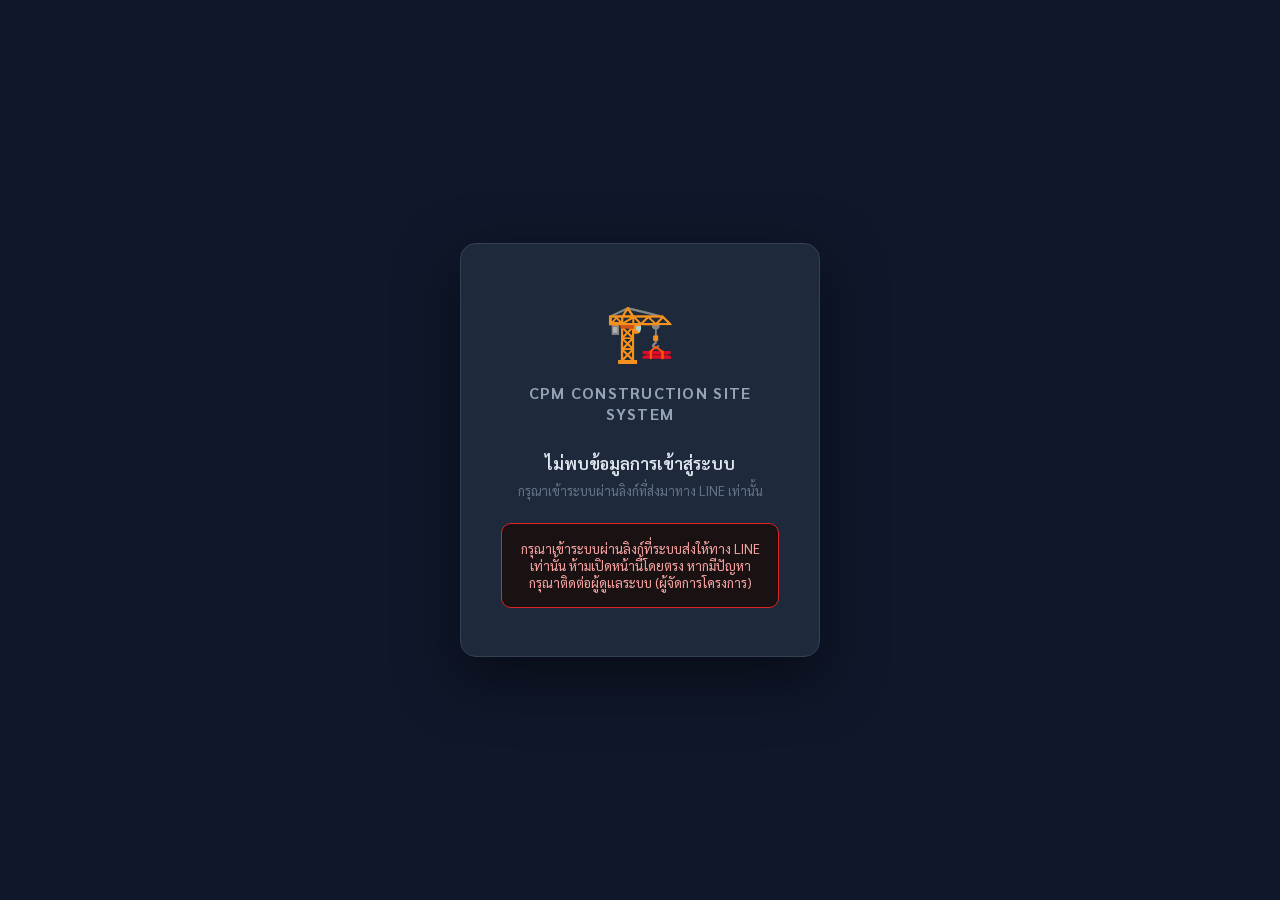
==== commit 54c9573a: "fix: auto-route by level from LINE link — no user selection, remove top-role-nav from all pages - in" ====
--- a/index.html
+++ b/index.html
@@ -3,123 +3,235 @@
 <head>
   <meta charset="UTF-8">
   <meta name="viewport" content="width=device-width, initial-scale=1.0">
-  <title>ระบบบริหารโครงการก่อสร้าง | CPM Site Management Portal</title>
+  <title>CPM Site Management — กำลังนำทาง...</title>
   <link rel="preconnect" href="https://fonts.googleapis.com">
   <link rel="preconnect" href="https://fonts.gstatic.com" crossorigin>
-  <link href="https://fonts.googleapis.com/css2?family=Plus+Jakarta+Sans:wght@400;500;600;700;800&family=Sarabun:wght@300;400;500;600;700;800&display=swap" rel="stylesheet">
-  <link rel="stylesheet" href="css/style.css">
+  <link href="https://fonts.googleapis.com/css2?family=Sarabun:wght@400;600;700&display=swap" rel="stylesheet">
+  <style>
+    *, *::before, *::after { box-sizing: border-box; margin: 0; padding: 0; }
+    body {
+      font-family: 'Sarabun', sans-serif;
+      background: #0f172a;
+      min-height: 100vh;
+      display: flex;
+      align-items: center;
+      justify-content: center;
+    }
+    .router-card {
+      background: #1e293b;
+      border: 1.5px solid #334155;
+      border-radius: 16px;
+      padding: 3rem 2.5rem;
+      text-align: center;
+      max-width: 360px;
+      width: 90%;
+      box-shadow: 0 20px 60px rgba(0,0,0,0.5);
+    }
+    .brand-icon {
+      font-size: 3.5rem;
+      margin-bottom: 1rem;
+    }
+    .brand-title {
+      font-size: 1rem;
+      font-weight: 700;
+      color: #94a3b8;
+      letter-spacing: 0.08em;
+      text-transform: uppercase;
+      margin-bottom: 1.75rem;
+    }
+    .spinner-ring {
+      width: 52px;
+      height: 52px;
+      border: 4px solid #334155;
+      border-top-color: #6366f1;
+      border-radius: 50%;
+      animation: spin 0.85s linear infinite;
+      margin: 0 auto 1.5rem auto;
+    }
+    @keyframes spin { to { transform: rotate(360deg); } }
+    .status-text {
+      font-size: 1.05rem;
+      font-weight: 600;
+      color: #e2e8f0;
+      margin-bottom: 0.5rem;
+    }
+    .status-sub {
+      font-size: 0.8rem;
+      color: #64748b;
+    }
+    .error-box {
+      display: none;
+      background: #1a1212;
+      border: 1.5px solid #dc2626;
+      border-radius: 10px;
+      padding: 1rem;
+      margin-top: 1.5rem;
+    }
+    .error-text {
+      font-size: 0.82rem;
+      color: #fca5a5;
+    }
+  </style>
+</head>
+<body>
+  <div class="router-card">
+    <div class="brand-icon">🏗️</div>
+    <div class="brand-title">CPM Construction Site System</div>
+    <div class="spinner-ring" id="spinner"></div>
+    <div class="status-text" id="status-text">กำลังตรวจสอบสิทธิ์การใช้งาน...</div>
+    <div class="status-sub" id="status-sub">ระบบกำลังนำคุณไปยังหน้าที่ตรงตามระดับสิทธิ์</div>
+    <div class="error-box" id="error-box">
+      <div class="error-text" id="error-text">ไม่พบข้อมูลผู้ใช้ในระบบ กรุณาติดต่อผู้ดูแลระบบ</div>
+    </div>
+  </div>
+
   <script>
-    // Smart Router: Auto-redirect based on Level Query Parameter
     (function() {
-      try {
-        const urlParams = new URLSearchParams(window.location.search);
-        const lv = (urlParams.get('lv') || '').toLowerCase();
-        const role = (urlParams.get('role') || '').toLowerCase();
-
-        const query = window.location.search;
-
-        if (lv === '1' || lv === 'lv1' || role.includes('foreman') || role.includes('โฟร์แมน')) {
-          window.location.replace('foreman.html' + query);
-        } else if (lv === '2' || lv === 'lv2' || role.includes('sub') || role.includes('ผู้รับเหมา')) {
-          window.location.replace('weekly-plan.html' + query);
-        } else if (lv === '3' || lv === 'lv3' || role.includes('pm') || role.includes('ผู้จัดการ')) {
-          window.location.replace('pm-center.html' + query);
-        }
-      } catch (e) {}
+      var GAS_URL = 'https://script.google.com/macros/s/AKfycbzT9MF8xOPiiGZvGbZRZB1T3erYYrOLGxhgfegsnJySMIlRlyNmIWmfNCOI_fdVicKjow/exec';
+
+      function setStatus(text, sub) {
+        var el = document.getElementById('status-text');
+        var subEl = document.getElementById('status-sub');
+        if (el) el.textContent = text;
+        if (subEl && sub !== undefined) subEl.textContent = sub;
+      }
+
+      function showError(msg) {
+        var box = document.getElementById('error-box');
+        var txt = document.getElementById('error-text');
+        var spinner = document.getElementById('spinner');
+        if (spinner) spinner.style.display = 'none';
+        if (box) box.style.display = 'block';
+        if (txt) txt.textContent = msg || 'เกิดข้อผิดพลาด กรุณาลองใหม่หรือติดต่อผู้ดูแลระบบ';
+      }
+
+      // Determine target page based on level string
+      function getTargetPage(lv, role) {
+        var lvStr = String(lv || '').toLowerCase().trim();
+        var roleStr = String(role || '').toLowerCase().trim();
+        if (lvStr === '2' || lvStr === 'lv2' || roleStr.indexOf('ผู้รับเหมา') !== -1 || roleStr.indexOf('subcontractor') !== -1 || roleStr.indexOf('sub') !== -1) {
+          return 'weekly-plan.html';
+        }
+        if (lvStr === '3' || lvStr === 'lv3' || roleStr.indexOf('pm') !== -1 || roleStr.indexOf('ผู้จัดการ') !== -1 || roleStr.indexOf('project manager') !== -1) {
+          return 'pm-center.html';
+        }
+        // Default: LV1 foreman
+        return 'foreman.html';
+      }
+
+      function doRedirect(page, query) {
+        // Preserve original query string when redirecting
+        var sep = query && query.length > 1 ? query : '';
+        window.location.replace(page + sep);
+      }
+
+      // Save level to localStorage for future fast-routing
+      function cacheLevelLocally(lv, uid, name, role, company, prj, prjName, avatar) {
+        try {
+          if (lv) localStorage.setItem('site_line_level', String(lv));
+          if (uid) localStorage.setItem('site_line_uid', uid);
+          if (name) localStorage.setItem('site_line_name', name);
+          if (role) localStorage.setItem('site_line_role', role);
+          if (company) localStorage.setItem('site_sub_name', company);
+          if (prj) localStorage.setItem('site_project_id', prj);
+          if (prjName) localStorage.setItem('site_project_name', prjName);
+        } catch(e) {}
+      }
+
+      function main() {
+        var urlParams = new URLSearchParams(window.location.search);
+        var lv = urlParams.get('lv') || '';
+        var role = urlParams.get('role') || '';
+        var uid = urlParams.get('uid') || '';
+        var name = urlParams.get('name') || '';
+        var company = urlParams.get('company') || '';
+        var prj = urlParams.get('prj') || '';
+        var prjName = urlParams.get('prjName') || '';
+        var avatar = urlParams.get('avatar') || '';
+        var query = window.location.search;
+
+        // === CASE 1: Level or Role is directly in URL (fastest path — used by LINE webhook links) ===
+        if (lv || role) {
+          var page = getTargetPage(lv, role);
+          cacheLevelLocally(lv, uid, name, role, company, prj, prjName, avatar);
+          setStatus('กำลังเข้าสู่ระบบ...');
+          doRedirect(page, query);
+          return;
+        }
+
+        // === CASE 2: Only UID given (lookup from GAS to get level) ===
+        if (uid) {
+          setStatus('กำลังตรวจสอบสิทธิ์ผู้ใช้...', 'ดึงข้อมูลระดับสิทธิ์จากระบบ Site_Users');
+          var lookupUrl = GAS_URL + '?action=get_user&uid=' + encodeURIComponent(uid) + '&_t=' + Date.now();
+          fetch(lookupUrl, { method: 'GET' })
+            .then(function(res) { return res.json(); })
+            .then(function(data) {
+              if (data && data.status === 'success' && data.user) {
+                var u = data.user;
+                cacheLevelLocally(u.level, u.uid, u.displayName, u.role, u.company, u.projectId, u.projectName, u.avatar);
+                var newQuery = '?uid=' + encodeURIComponent(u.uid || uid) +
+                  '&name=' + encodeURIComponent(u.displayName || name) +
+                  '&role=' + encodeURIComponent(u.role || '') +
+                  '&lv=' + encodeURIComponent(u.level || '') +
+                  '&company=' + encodeURIComponent(u.company || '') +
+                  '&prj=' + encodeURIComponent(u.projectId || '') +
+                  '&prjName=' + encodeURIComponent(u.projectName || '');
+                var page = getTargetPage(u.level, u.role);
+                setStatus('กำลังนำคุณเข้าสู่ระบบ...');
+                doRedirect(page, newQuery);
+              } else {
+                // UID found in URL but not in Site_Users → default to foreman
+                cacheLevelLocally('1', uid, name, role, company, prj, prjName, avatar);
+                doRedirect('foreman.html', query);
+              }
+            })
+            .catch(function() {
+              // Network error → try cached level
+              var cachedLv = '';
+              try { cachedLv = localStorage.getItem('site_line_level') || ''; } catch(e) {}
+              var page = getTargetPage(cachedLv, '');
+              doRedirect(page, query);
+            });
+          return;
+        }
+
+        // === CASE 3: No URL params — check localStorage cache ===
+        try {
+          var cachedLv = localStorage.getItem('site_line_level') || '';
+          var cachedRole = localStorage.getItem('site_line_role') || '';
+          if (cachedLv || cachedRole) {
+            var page = getTargetPage(cachedLv, cachedRole);
+            var cachedUid = localStorage.getItem('site_line_uid') || '';
+            var cachedName = localStorage.getItem('site_line_name') || '';
+            var cachedCompany = localStorage.getItem('site_sub_name') || '';
+            var cachedPrj = localStorage.getItem('site_project_id') || '';
+            var cachedPrjName = localStorage.getItem('site_project_name') || '';
+            var cachedQuery = '';
+            if (cachedUid) {
+              cachedQuery = '?uid=' + encodeURIComponent(cachedUid) +
+                '&name=' + encodeURIComponent(cachedName) +
+                '&lv=' + encodeURIComponent(cachedLv) +
+                '&company=' + encodeURIComponent(cachedCompany) +
+                '&prj=' + encodeURIComponent(cachedPrj) +
+                '&prjName=' + encodeURIComponent(cachedPrjName);
+            }
+            setStatus('กำลังเข้าสู่ระบบจากข้อมูลที่บันทึกไว้...');
+            doRedirect(page, cachedQuery);
+            return;
+          }
+        } catch(e) {}
+
+        // === CASE 4: Absolute fallback — show info page for admin or testing ===
+        // Only show error/message, no cards to select
+        setStatus('ไม่พบข้อมูลการเข้าสู่ระบบ', 'กรุณาเข้าระบบผ่านลิงก์ที่ส่งมาทาง LINE เท่านั้น');
+        var spinner = document.getElementById('spinner');
+        if (spinner) spinner.style.display = 'none';
+        showError('กรุณาเข้าระบบผ่านลิงก์ที่ระบบส่งให้ทาง LINE เท่านั้น ห้ามเปิดหน้านี้โดยตรง\n\nหากมีปัญหา กรุณาติดต่อผู้ดูแลระบบ (ผู้จัดการโครงการ)');
+      }
+
+      // Run immediately
+      main();
     })();
   </script>
-</head>
-<body class="portal-body">
-
-  <div class="portal-wrapper">
-    <!-- Portal Header -->
-    <header class="portal-header">
-      <div class="brand-logo" style="font-size: 2.8rem; margin-bottom: 0.5rem;">🏗️</div>
-      <h1 class="portal-title">CPM CONSTRUCTION SITE PORTAL</h1>
-      <p class="portal-subtitle">ระบบบริหารจัดการโครงการก่อสร้าง และรายงานหน้างานแบบปิดวงจร (Closed-Loop System)</p>
-      <div style="margin-top: 0.75rem;">
-        <span class="user-company-badge" style="font-size: 0.85rem; padding: 4px 12px;">เลือกบทบาทของคุณเพื่อเข้าสู่ระบบที่ออกแบบเฉพาะทาง:</span>
-      </div>
-    </header>
-
-    <!-- Role Cards Grid (3 Levels) -->
-    <div class="portal-grid">
-
-      <!-- Card 1: LV1 โฟร์แมนหน้างาน -->
-      <a href="foreman.html" class="portal-card portal-card-lv1">
-        <div class="portal-card-badge">📱 เหมาะสำหรับมือถือ (Mobile View)</div>
-        <div class="portal-card-icon">👷‍♂️</div>
-        <h2 class="portal-card-title">LV1: โฟร์แมนหน้างาน</h2>
-        <div class="portal-card-role">รายงานประจำวัน 2 จังหวะ (เช้า / จบงาน)</div>
-        <p class="portal-card-desc">
-          ตรวจเช็คคนงานเข้างานรอบเช้า 🌅 ดึงงานย่อยที่ PM อนุมัติล่วงหน้ามาเป็นเป้าหมาย และรายงานผลงานจริงสะสม (%) รอบจบงาน 🌆
-        </p>
-        <div class="portal-features-list">
-          <div>✓ โหลดงานที่ PM อนุมัติมาเป็นเป้าหมายอัตโนมัติ</div>
-          <div>✓ บันทึกยอดคนงาน (+/-) สภาพอากาศ ฝนตก</div>
-          <div>✓ ถ่ายรูปแถวคนงาน & ผลงานจริงประทับเวลา</div>
-          <div>✓ ซิงก์ผลงานจริงกลับไปที่แผนสัปดาห์อัตโนมัติ</div>
-        </div>
-        <div class="portal-card-btn lv1-btn">
-          <span>เข้าสู่หน้ารายงานประจำวัน (โฟร์แมน)</span>
-          <span>➔</span>
-        </div>
-      </a>
-
-      <!-- Card 2: LV2 หัวหน้าผู้รับเหมา -->
-      <a href="weekly-plan.html" class="portal-card portal-card-lv2">
-        <div class="portal-card-badge" style="background: #e0e7ff; color: #3730a3; border-color: #6366f1;">💻 เหมาะสำหรับจอคอม (Desktop-Wide)</div>
-        <div class="portal-card-icon">📋</div>
-        <h2 class="portal-card-title">LV2: หัวหน้าผู้รับเหมา</h2>
-        <div class="portal-card-role">วางแผนงานรายสัปดาห์ (Weekly Lookahead)</div>
-        <p class="portal-card-desc">
-          วางแผนงานสัปดาห์ล่วงหน้า แตกงานย่อย 7 วัน (จันทร์-อาทิตย์) ระบุเป้าหมายปริมาณและคนงาน ส่งให้ PM ตรวจสอบอนุมัติ
-        </p>
-        <div class="portal-features-list">
-          <div>✓ สร้างแผนงานสัปดาห์และ Milestone ล่วงหน้า</div>
-          <div>✓ ตาราง Daily Tasks Builder 7 วัน</div>
-          <div>✓ ติดตามสถานะการอนุมัติ & ข้อสั่งการจาก PM</div>
-          <div>✓ ดูความคืบหน้ารวมจากที่โฟร์แมนรายงานจริง</div>
-        </div>
-        <div class="portal-card-btn lv2-btn">
-          <span>เข้าสู่หน้าระบบวางแผนสัปดาห์ (ผู้รับเหมา)</span>
-          <span>➔</span>
-        </div>
-      </a>
-
-      <!-- Card 3: LV3 ผู้จัดการโครงการ PM -->
-      <a href="pm-center.html" class="portal-card portal-card-lv3">
-        <div class="portal-card-badge" style="background: #fef3c7; color: #92400e; border-color: #f59e0b;">🖥️ จอคอมพิวเตอร์ (Executive Dashboard)</div>
-        <div class="portal-card-icon">👔</div>
-        <h2 class="portal-card-title">LV3: ผู้จัดการโครงการ (PM)</h2>
-        <div class="portal-card-role">อนุมัติแผนงาน + ไทม์ไลน์ Gantt + คลังรายงาน</div>
-        <p class="portal-card-desc">
-          ตรวจสอบและอนุมัติแผนงานสัปดาห์ของผู้รับเหมาทุกราย ดูกราฟ Gantt ภาพรวมโครงการ และสืบค้นประวัติรายงานประจำวันย้อนหลัง
-        </p>
-        <div class="portal-features-list">
-          <div>✓ ศูนย์อนุมัติแผนงาน (Approve / Revision)</div>
-          <div>✓ แผนภูมิ Gantt ไทม์ไลน์ภาพรวมโครงการ</div>
-          <div>✓ คลังค้นหารายงานประจำวันย้อนหลังทุกไซต์งาน</div>
-          <div>✓ เรียกดูภาพถ่ายหน้างานความละเอียดสูง</div>
-        </div>
-        <div class="portal-card-btn lv3-btn">
-          <span>เข้าสู่ศูนย์บริหารโครงการ (PM)</span>
-          <span>➔</span>
-        </div>
-      </a>
-
-    </div>
-
-    <!-- System Connection Footer -->
-    <footer class="portal-footer">
-      <div style="font-size: 0.8rem; color: var(--text-muted);">
-        🔗 <strong>Google Apps Script Backend:</strong> เชื่อมต่อ Google Sheets & LINE Bot Flex Notification สมบูรณ์
-      </div>
-      <div style="font-size: 0.72rem; color: var(--text-muted); margin-top: 4px;">
-        💡 เคล็ดลับ: สามารถส่งลิงก์พร้อมพารามิเตอร์ <code>?lv=1</code>, <code>?lv=2</code>, หรือ <code>?lv=3</code> เพื่อให้ระบบนำทางตรงสู่หน้าของแต่ละระดับทันที
-      </div>
-    </footer>
-  </div>
-
 </body>
 </html>
